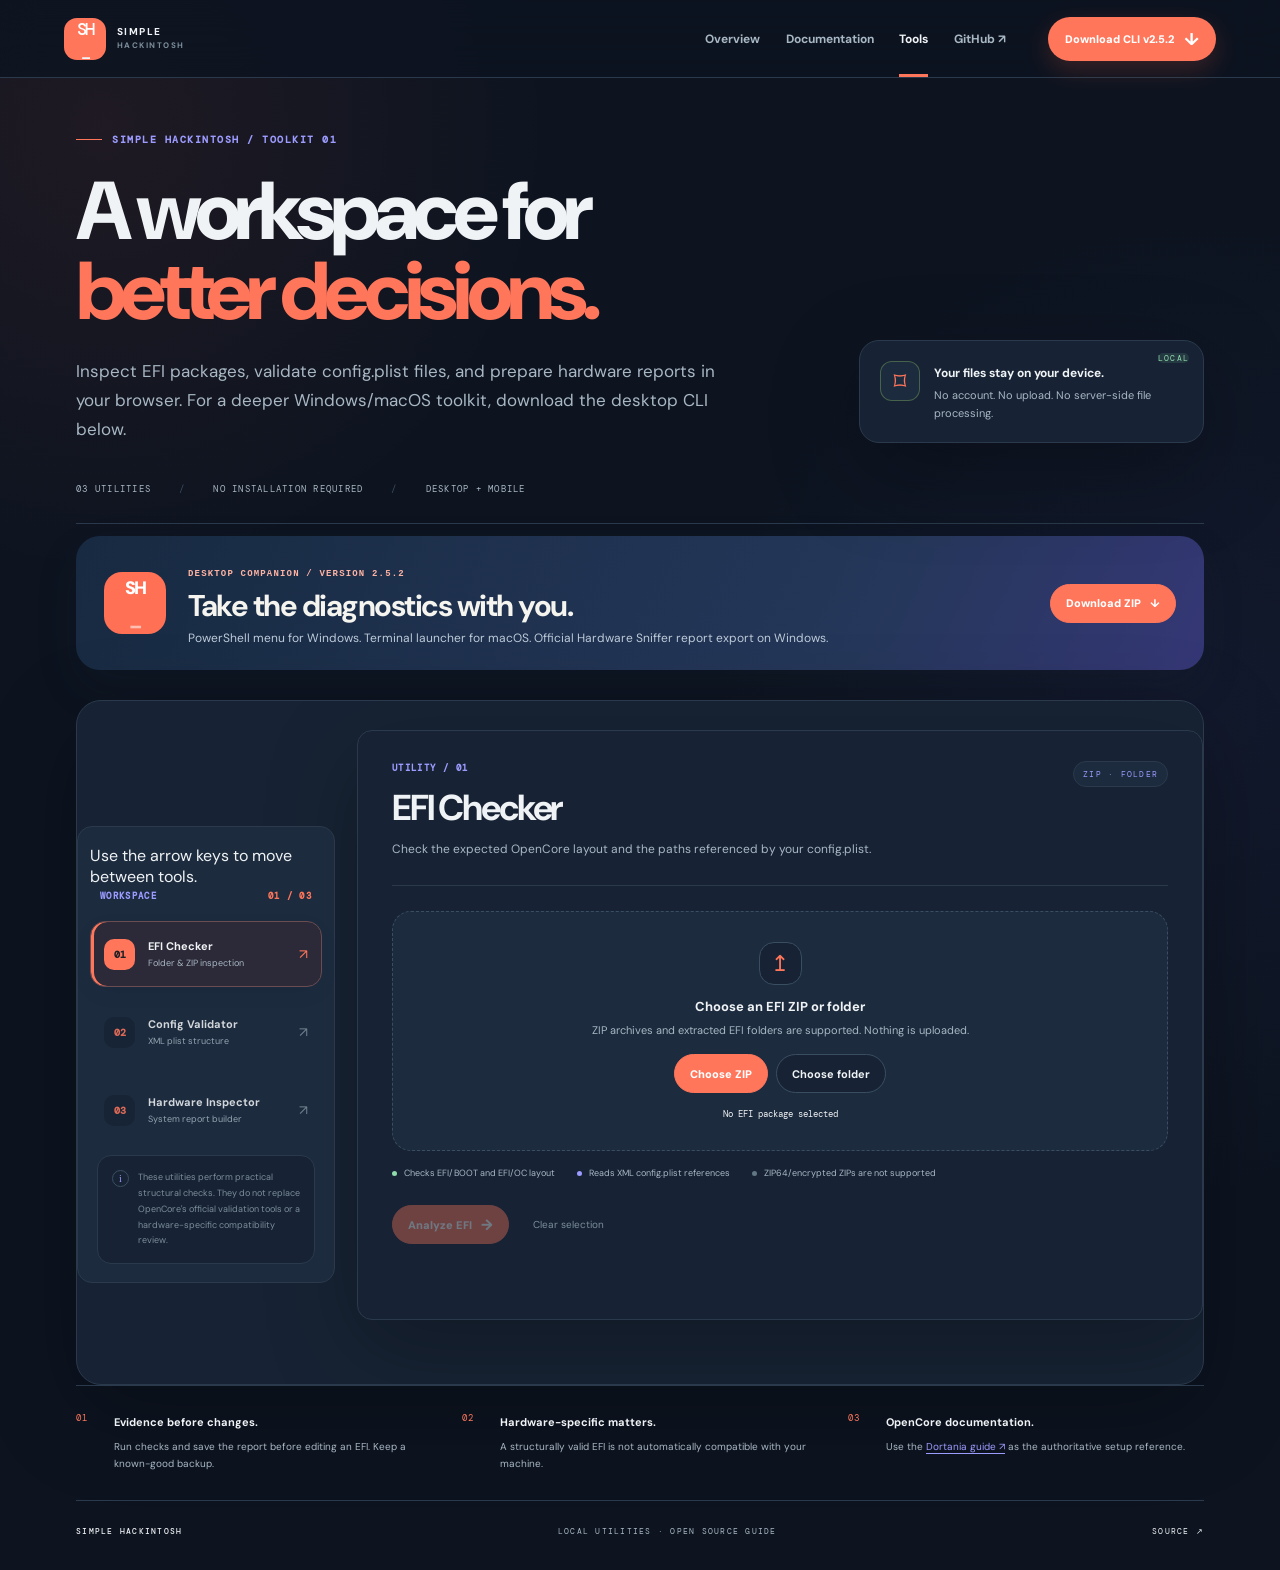
==== site/tools.html @ db225312 "Update v2.5.2 links and site tests in site/tools.html" ====
<!doctype html>
<html lang="en" data-theme="dark">
<head>
<meta charset="utf-8"><meta name="viewport" content="width=device-width,initial-scale=1">
<meta name="theme-color" content="#f4f1e9">
<meta name="description" content="Local Hackintosh workspace for EFI inspection, configuration checks, hardware reports, and the Simple Hackintosh cross-platform CLI.">
<title>Tools & Downloads — Simple Hackintosh</title>
<link rel="icon" href="favicon.svg" type="image/svg+xml"><link rel="stylesheet" href="tools.css"><script defer src="tools.js"></script>
</head>
<body>
<header class="topbar">
<a class="brand" href="index.html"><span class="brand-mark">SH<span>_</span></span><span class="brand-name">SIMPLE<span>HACKINTOSH</span></span></a>
<nav class="top-links" id="tools-top-links" aria-label="Main navigation"><a href="index.html">Overview</a><a href="index.html#guide">Documentation</a><a class="active" href="tools.html" aria-current="page">Tools</a><a href="https://github.com/kiwewe09-aa/Simple-Hackintosh" target="_blank" rel="noopener noreferrer">GitHub ↗</a></nav>
<button class="tools-menu-toggle" id="tools-menu-toggle" type="button" aria-controls="tools-top-links" aria-expanded="false"><span>Menu</span><span aria-hidden="true">☰</span></button>
<a class="header-download" href="https://github.com/kiwewe09-aa/Simple-Hackintosh/releases/download/v2.5.2/Simple-Hackintosh-CLI-v2.5.2.zip">Download CLI v2.5.2 <span>↓</span></a>
</header>
<main class="page">
<section class="intro">
<div class="eyebrow"><span class="eyebrow-line"></span> SIMPLE HACKINTOSH / TOOLKIT 01</div>
<div class="intro-grid"><div><h1>A workspace for<br><em>better decisions.</em></h1><p class="intro-copy">Inspect EFI packages, validate config.plist files, and prepare hardware reports in your browser. For a deeper Windows/macOS toolkit, download the desktop CLI below.</p></div>
<div class="privacy-card"><div class="privacy-icon">⌑</div><div><strong>Your files stay on your device.</strong><p>No account. No upload. No server-side file processing.</p></div><span class="privacy-lock">LOCAL</span></div></div>
<div class="intro-meta"><span>03 UTILITIES</span><span>NO INSTALLATION REQUIRED</span><span>DESKTOP + MOBILE</span></div>
</section>
<section class="tool-download-banner" aria-label="Simple Hackintosh CLI download">
  <div class="tool-download-icon">SH<span>_</span></div>
  <div><span class="download-kicker">DESKTOP COMPANION / VERSION 2.5.2</span><h2>Take the diagnostics with you.</h2><p>PowerShell menu for Windows. Terminal launcher for macOS. Official Hardware Sniffer report export on Windows.</p></div>
  <a class="action-button primary" href="https://github.com/kiwewe09-aa/Simple-Hackintosh/releases/download/v2.5.2/Simple-Hackintosh-CLI-v2.5.2.zip">Download ZIP <span>↓</span></a>
</section>
<section class="workbench" aria-label="Tools workspace">
<aside class="tool-rail"><div class="sr-only" id="tools-tab-instructions">Use the arrow keys to move between tools.</div>
<div class="rail-heading" id="tools-tab-label">WORKSPACE <span>01 / 03</span></div>
<div class="tool-tab-list" role="tablist" aria-labelledby="tools-tab-label" aria-describedby="tools-tab-instructions">
<button class="tool-tab active" id="tool-tab-efi" type="button" role="tab" aria-controls="tool-efi" aria-selected="true" tabindex="0" data-tool-target="efi"><span class="tool-icon">01</span><span class="tool-tab-copy"><strong>EFI Checker</strong><small>Folder & ZIP inspection</small></span><span class="tab-arrow">↗</span></button>
<button class="tool-tab" id="tool-tab-config" type="button" role="tab" aria-controls="tool-config" aria-selected="false" tabindex="-1" data-tool-target="config"><span class="tool-icon">02</span><span class="tool-tab-copy"><strong>Config Validator</strong><small>XML plist structure</small></span><span class="tab-arrow">↗</span></button>
<button class="tool-tab" id="tool-tab-hardware" type="button" role="tab" aria-controls="tool-hardware" aria-selected="false" tabindex="-1" data-tool-target="hardware"><span class="tool-icon">03</span><span class="tool-tab-copy"><strong>Hardware Inspector</strong><small>System report builder</small></span><span class="tab-arrow">↗</span></button>
</div>
<div class="rail-note"><span class="rail-note-mark">i</span><p>These utilities perform practical structural checks. They do not replace OpenCore's official validation tools or a hardware-specific compatibility review.</p></div>
</aside>
<div class="tool-stage">
<section class="tool-panel active" id="tool-efi" role="tabpanel" aria-labelledby="tool-tab-efi" tabindex="0" data-tool-panel="efi">
<div class="panel-heading"><div><div class="panel-kicker">UTILITY / 01</div><h2>EFI Checker</h2><p>Check the expected OpenCore layout and the paths referenced by your config.plist.</p></div><span class="panel-tag">ZIP · FOLDER</span></div>
<div class="dropzone" id="efi-dropzone"><div class="drop-icon">↥</div><strong>Choose an EFI ZIP or folder</strong><p>ZIP archives and extracted EFI folders are supported. Nothing is uploaded.</p>
<div class="file-actions"><label class="action-button primary">Choose ZIP<input id="efi-zip" type="file" accept=".zip,application/zip"></label><label class="action-button secondary">Choose folder<input id="efi-folder" type="file" webkitdirectory directory multiple></label></div>
<div class="selected-file" id="efi-selection">No EFI package selected</div></div>
<div class="panel-options"><span><i class="tiny-dot green"></i> Checks EFI/BOOT and EFI/OC layout</span><span><i class="tiny-dot blue"></i> Reads XML config.plist references</span><span><i class="tiny-dot"></i> ZIP64/encrypted ZIPs are not supported</span></div>
<div class="panel-actions"><button class="action-button primary run-button" id="efi-run" type="button" disabled>Analyze EFI <span>→</span></button><button class="text-button" id="efi-reset" type="button">Clear selection</button></div>
<div class="results" id="efi-results" aria-live="polite" hidden></div>
</section>
<section class="tool-panel" id="tool-config" role="tabpanel" aria-labelledby="tool-tab-config" tabindex="0" data-tool-panel="config" hidden>
<div class="panel-heading"><div><div class="panel-kicker">UTILITY / 02</div><h2>Config Validator</h2><p>Inspect an XML config.plist for common OpenCore structure and reference issues.</p></div><span class="panel-tag">XML PLIST</span></div>
<div class="upload-row"><label class="file-picker">Select config.plist<input id="config-file" type="file" accept=".plist,.xml,application/xml,text/xml"></label><span id="config-selection">No file selected</span></div>
<div class="or-divider"><span>OR PASTE XML</span></div>
<textarea class="code-input" id="config-text" spellcheck="false" placeholder="<?xml version=&quot;1.0&quot;?>&#10;&lt;plist version=&quot;1.0&quot;&gt;&#10;  ...&#10;&lt;/plist&gt;"></textarea>
<div class="hint">This checker accepts XML plist files. Binary plist files must be exported or converted to XML first.</div>
<div class="panel-actions"><button class="action-button primary run-button" id="config-run" type="button">Validate configuration <span>→</span></button><button class="text-button" id="config-reset" type="button">Clear</button></div>
<div class="results" id="config-results" aria-live="polite" hidden></div>
</section>
<section class="tool-panel" id="tool-hardware" role="tabpanel" aria-labelledby="tool-tab-hardware" tabindex="0" data-tool-panel="hardware" hidden>
<div class="panel-heading"><div><div class="panel-kicker">UTILITY / 03</div><h2>Hardware Inspector</h2><p>Collect component names and PCI IDs into a shareable report for compatibility research.</p></div><span class="panel-tag">REPORT BUILDER</span></div>
<div class="hardware-grid">
<label>CPU <input id="hw-cpu" type="text" placeholder="e.g. Intel Core i5-10210U"></label>
<label>GPU <input id="hw-gpu" type="text" placeholder="e.g. Intel UHD Graphics 630"></label>
<label>Motherboard / Model <input id="hw-board" type="text" placeholder="Exact system or board model"></label>
<label>Wi-Fi / Bluetooth <input id="hw-wireless" type="text" placeholder="e.g. Intel AX200"></label>
<label>Storage <input id="hw-storage" type="text" placeholder="NVMe / SATA model"></label>
<label>Ethernet / Audio <input id="hw-other" type="text" placeholder="Controller names if known"></label></div>
<label class="report-label" for="hw-raw">Paste a system report (optional)</label>
<textarea class="code-input report-input" id="hw-raw" spellcheck="false" placeholder="Windows: paste a text report exported with msinfo32 /report ...&#10;Linux: paste output from lspci -nn or inxi -Fxxx ..."></textarea>
<div class="hint">The browser cannot silently enumerate PCI devices. Add the details manually or paste a report you generated yourself.</div>
<div class="panel-actions"><button class="action-button primary run-button" id="hardware-run" type="button">Build hardware report <span>→</span></button><button class="text-button" id="hardware-reset" type="button">Clear</button></div>
<div class="results" id="hardware-results" aria-live="polite" hidden></div>
</section>
</div></section>
<section class="bottom-note"><div><span class="bottom-number">01</span><strong>Evidence before changes.</strong><p>Run checks and save the report before editing an EFI. Keep a known-good backup.</p></div><div><span class="bottom-number">02</span><strong>Hardware-specific matters.</strong><p>A structurally valid EFI is not automatically compatible with your machine.</p></div><div><span class="bottom-number">03</span><strong>OpenCore documentation.</strong><p>Use the <a href="https://dortania.github.io/OpenCore-Install-Guide/" target="_blank" rel="noopener noreferrer">Dortania guide ↗</a> as the authoritative setup reference.</p></div></section>
<footer class="footer"><a class="footer-brand" href="index.html">SIMPLE HACKINTOSH</a><span>LOCAL UTILITIES · OPEN SOURCE GUIDE</span><a href="https://github.com/kiwewe09-aa/Simple-Hackintosh" target="_blank" rel="noopener noreferrer">SOURCE ↗</a></footer>
</main><div class="toast" id="toast" role="status" aria-live="polite"></div>
</body></html>
---- site/tools.css ----
@import url('https://fonts.googleapis.com/css2?family=DM+Mono:wght@400;500&family=DM+Sans:wght@400;500;600;700;800&display=swap');
:root{color-scheme:dark;--bg:#0b0f14;--panel:#111821;--panel-2:#151f2a;--text:#eef4f6;--muted:#9aaab5;--soft:#667782;--line:#263540;--line2:#344653;--accent:#b8f36b;--accent-ink:#15200b;--blue:#7cc9ee;--red:#ff8d87;--yellow:#f4c56b;--green:#9ee7ae;--shadow:0 24px 80px rgba(0,0,0,.28)}
*{box-sizing:border-box}html{scroll-behavior:smooth}body{margin:0;background:radial-gradient(ellipse at 76% 0%,rgba(53,94,94,.13),transparent 34%),var(--bg);color:var(--text);font-family:"DM Sans",Inter,system-ui,-apple-system,sans-serif;min-height:100vh}a{color:inherit;text-decoration:none}button,input,textarea{font:inherit}.topbar{height:76px;border-bottom:1px solid var(--line);display:flex;align-items:center;padding:0 max(32px,calc((100vw - 1320px)/2));gap:42px;background:rgba(11,15,20,.88);position:sticky;top:0;z-index:10;backdrop-filter:blur(18px)}.brand{display:flex;align-items:center;gap:11px;flex-shrink:0}.brand-mark{font-family:"DM Mono",monospace;font-size:19px;font-weight:500;letter-spacing:-2px;color:var(--accent)}.brand-mark span{color:var(--text)}.brand-name{font-size:10px;letter-spacing:1.5px;font-weight:800;line-height:1.45}.brand-name span{display:block;color:var(--soft);font-size:8px;letter-spacing:2.3px}.top-links{display:flex;align-items:center;gap:29px;height:100%;margin-left:auto}.top-links a{height:100%;display:flex;align-items:center;position:relative;color:var(--muted);font-size:12px}.top-links a:hover,.top-links a.active{color:var(--text)}.top-links a.active:after{content:"";height:2px;background:var(--accent);position:absolute;bottom:0;left:0;right:0}.top-status{font:9px "DM Mono",monospace;letter-spacing:1px;color:var(--soft);display:flex;align-items:center;gap:8px;white-space:nowrap}.status-dot,.tiny-dot{display:inline-block;width:6px;height:6px;border-radius:50%;background:var(--green)}.page{max-width:1320px;margin:0 auto;padding:0 44px}.intro{padding:76px 0 33px;border-bottom:1px solid var(--line)}.eyebrow,.panel-kicker,.rail-heading,.intro-meta,.panel-tag,.bottom-number,.footer,.privacy-lock{font:10px "DM Mono",monospace;letter-spacing:1.25px}.eyebrow{display:flex;align-items:center;gap:10px;color:var(--accent)}.eyebrow-line{width:26px;height:1px;background:var(--accent)}.intro-grid{display:grid;grid-template-columns:1fr 345px;gap:70px;align-items:end;margin-top:25px}.intro h1{font-size:clamp(48px,6.3vw,82px);letter-spacing:-5px;line-height:.99;margin:0;font-weight:700}.intro h1 em{font-style:normal;color:var(--accent)}.intro-copy{color:var(--muted);font-size:14px;line-height:1.9;max-width:580px;margin:25px 0 0}.privacy-card{border:1px solid var(--line);background:linear-gradient(145deg,rgba(184,243,107,.07),rgba(17,24,33,.9) 60%);border-radius:13px;padding:20px;display:grid;grid-template-columns:42px 1fr;gap:12px;position:relative}.privacy-icon{height:40px;width:40px;border:1px solid rgba(184,243,107,.28);border-radius:10px;display:grid;place-items:center;color:var(--accent);font-size:25px}.privacy-card strong{font-size:12px}.privacy-card p{font-size:11px;color:var(--muted);line-height:1.6;margin:5px 0 0}.privacy-lock{position:absolute;top:12px;right:14px;color:var(--accent);font-size:8px}.intro-meta{display:flex;gap:28px;color:var(--soft);font-size:9px;margin-top:40px}.intro-meta span+span:before{content:"/";color:var(--line2);margin-right:28px}.workbench{display:grid;grid-template-columns:258px minmax(0,1fr);gap:22px;padding:29px 0 64px;align-items:start}.tool-rail,.tool-stage{border:1px solid var(--line);border-radius:15px;background:rgba(17,24,33,.78)}.tool-rail{padding:18px 12px;position:sticky;top:96px}.rail-heading{padding:3px 10px 17px;color:var(--soft);font-size:9px;display:flex;justify-content:space-between}.rail-heading span{color:var(--accent)}.tool-tab{display:flex;align-items:center;gap:11px;width:100%;background:transparent;color:var(--muted);border:1px solid transparent;text-align:left;padding:12px 10px;border-radius:9px;cursor:pointer;margin:2px 0;transition:.18s}.tool-tab:hover{background:var(--panel-2);color:var(--text)}.tool-tab.active{background:rgba(184,243,107,.08);border-color:rgba(184,243,107,.2);color:var(--text)}.tool-icon{height:31px;width:31px;display:grid;place-items:center;border-radius:8px;background:var(--panel-2);font:10px "DM Mono",monospace;color:var(--soft);flex-shrink:0}.tool-tab.active .tool-icon{background:var(--accent);color:var(--accent-ink)}.tool-tab-copy{display:flex;flex-direction:column;gap:4px;min-width:0}.tool-tab-copy strong{font-size:11px;font-weight:700}.tool-tab-copy small{font-size:9px;color:var(--soft)}.tab-arrow{margin-left:auto;color:var(--soft);font-size:14px}.tool-tab.active .tab-arrow{color:var(--accent)}.rail-note{border-top:1px solid var(--line);margin:21px 7px 0;padding:16px 4px 2px;display:flex;gap:9px}.rail-note-mark{height:17px;width:17px;border:1px solid var(--line2);border-radius:50%;display:grid;place-items:center;font:10px Georgia;color:var(--blue);flex-shrink:0}.rail-note p{font-size:9px;line-height:1.75;color:var(--soft);margin:0}.tool-stage{min-height:590px;padding:30px 34px 34px;box-shadow:var(--shadow)}.tool-panel[hidden]{display:none}.panel-heading{display:flex;justify-content:space-between;align-items:flex-start;gap:20px;padding-bottom:25px;border-bottom:1px solid var(--line)}.panel-kicker{font-size:9px;color:var(--accent);margin:1px 0 10px}.panel-heading h2{font-size:31px;letter-spacing:-1.1px;margin:0}.panel-heading p{color:var(--muted);font-size:12px;line-height:1.75;margin:8px 0 0;max-width:560px}.panel-tag{white-space:nowrap;font-size:8px;color:var(--blue);border:1px solid rgba(124,201,238,.25);padding:7px 9px;border-radius:5px}.dropzone{margin-top:25px;border:1px dashed #405260;border-radius:12px;min-height:240px;display:flex;align-items:center;justify-content:center;flex-direction:column;text-align:center;padding:28px;background:radial-gradient(ellipse at 50% 0%,rgba(124,201,238,.065),transparent 66%),rgba(10,15,20,.35);transition:.18s}.dropzone.dragover{border-color:var(--accent);background:rgba(184,243,107,.07)}.drop-icon{height:43px;width:43px;border:1px solid var(--line2);border-radius:12px;display:grid;place-items:center;color:var(--accent);font-size:22px;margin-bottom:13px}.dropzone strong{font-size:13px}.dropzone p{font-size:11px;color:var(--muted);margin:8px 0 17px}.file-actions{display:flex;gap:8px}.action-button,.file-picker{display:inline-flex;align-items:center;justify-content:center;gap:9px;min-height:39px;padding:0 15px;border:1px solid transparent;border-radius:7px;font-size:11px;font-weight:700;cursor:pointer;transition:.18s}.action-button.primary{background:var(--accent);color:var(--accent-ink)}.action-button.primary:hover{background:#cbff8b;transform:translateY(-1px)}.action-button.secondary,.file-picker{background:var(--panel-2);border-color:var(--line2);color:var(--text)}.action-button.secondary:hover,.file-picker:hover{border-color:var(--blue)}.action-button input,.file-picker input{display:none}.selected-file{color:var(--soft);font:9px "DM Mono",monospace;margin-top:15px;max-width:100%;overflow-wrap:anywhere}.panel-options{display:flex;flex-wrap:wrap;gap:10px 22px;margin-top:16px;color:var(--soft);font-size:9px}.panel-options span{display:flex;align-items:center;gap:7px}.tiny-dot{width:5px;height:5px;background:#617784}.tiny-dot.green{background:var(--green)}.tiny-dot.blue{background:var(--blue)}.panel-actions{display:flex;align-items:center;gap:16px;margin-top:26px}.run-button:disabled{opacity:.38;cursor:not-allowed;transform:none}.run-button span{font-size:15px}.text-button{background:none;border:0;color:var(--soft);font-size:10px;cursor:pointer;padding:8px}.text-button:hover{color:var(--text)}.results{margin-top:27px;border-top:1px solid var(--line);padding-top:22px}.results[hidden]{display:none}.result-head{display:flex;justify-content:space-between;align-items:center;gap:12px;margin-bottom:15px}.result-head h3{font-size:14px;margin:0}.result-summary{font:9px "DM Mono",monospace;color:var(--soft)}.score-pill{padding:6px 9px;border-radius:20px;font:9px "DM Mono",monospace;background:rgba(158,231,174,.1);color:var(--green)}.score-pill.warn{background:rgba(244,197,107,.1);color:var(--yellow)}.score-pill.bad{background:rgba(255,141,135,.1);color:var(--red)}.check-list{display:grid;gap:7px}.check-item{display:grid;grid-template-columns:20px 1fr;gap:8px;padding:10px 12px;border:1px solid var(--line);border-radius:8px;background:rgba(10,15,20,.26)}.check-symbol{font:12px "DM Mono",monospace}.check-item.ok .check-symbol{color:var(--green)}.check-item.warn .check-symbol{color:var(--yellow)}.check-item.fail .check-symbol{color:var(--red)}.check-item strong{font-size:10px;display:block;margin:0 0 3px}.check-item p{font-size:10px;line-height:1.65;color:var(--muted);margin:0;overflow-wrap:anywhere}.result-foot{font-size:9px;color:var(--soft);line-height:1.7;margin-top:13px}.upload-row{display:flex;align-items:center;gap:13px;margin-top:23px}.upload-row>span{font:9px "DM Mono",monospace;color:var(--soft);overflow-wrap:anywhere}.or-divider{display:flex;align-items:center;gap:12px;margin:25px 0 12px;color:var(--soft);font:8px "DM Mono",monospace;letter-spacing:1px}.or-divider:before,.or-divider:after{content:"";height:1px;background:var(--line);flex:1}.code-input{width:100%;min-height:205px;resize:vertical;border:1px solid var(--line2);border-radius:9px;background:#090e13;color:#d7e4e9;padding:14px;font:11px/1.65 "DM Mono",monospace;outline:none}.code-input:focus,.hardware-grid input:focus{border-color:var(--blue);box-shadow:0 0 0 3px rgba(124,201,238,.08)}.hint{font-size:9px;color:var(--soft);line-height:1.7;margin-top:9px}.hardware-grid{display:grid;grid-template-columns:1fr 1fr;gap:14px 16px;margin-top:23px}.hardware-grid label{display:grid;gap:7px;font-size:10px;color:var(--muted)}.hardware-grid input{height:39px;width:100%;border:1px solid var(--line2);border-radius:7px;background:#0b1118;color:var(--text);padding:0 11px;font-size:10px;outline:none}.report-label{display:block;font-size:10px;color:var(--muted);margin:18px 0 8px}.report-input{min-height:150px}.report-actions{display:flex;gap:9px;flex-wrap:wrap;margin-top:14px}.download-button{background:var(--panel-2);border:1px solid var(--line2);color:var(--text);border-radius:7px;padding:8px 12px;font-size:10px;cursor:pointer}.download-button:hover{border-color:var(--accent)}.report-preview{white-space:pre-wrap;overflow-wrap:anywhere;background:#090e13;border:1px solid var(--line);border-radius:8px;padding:15px;color:#d7e4e9;font:10px/1.7 "DM Mono",monospace;max-height:320px;overflow:auto}.bottom-note{border-top:1px solid var(--line);border-bottom:1px solid var(--line);padding:24px 0 28px;display:grid;grid-template-columns:repeat(3,1fr);gap:30px}.bottom-note>div{position:relative;padding-left:38px}.bottom-number{position:absolute;left:0;top:2px;color:var(--accent);font-size:9px}.bottom-note strong{font-size:11px}.bottom-note p{font-size:10px;line-height:1.7;color:var(--muted);margin:7px 0 0}.bottom-note a{color:var(--blue);text-decoration:underline;text-underline-offset:3px}.footer{display:flex;justify-content:space-between;gap:18px;padding:25px 0 34px;color:var(--soft);font-size:8px}.footer a:hover{color:var(--text)}.footer-brand{color:var(--text);font-weight:500}.toast{position:fixed;right:22px;bottom:22px;padding:11px 15px;background:var(--panel-2);border:1px solid var(--line2);border-radius:8px;color:var(--text);font-size:11px;box-shadow:var(--shadow);opacity:0;transform:translateY(8px);pointer-events:none;transition:.2s;z-index:30}.toast.show{opacity:1;transform:none}
@media(max-width:900px){.topbar{padding:0 22px;gap:20px}.top-status{display:none}.page{padding:0 24px}.intro-grid{grid-template-columns:1fr 290px;gap:30px}.workbench{grid-template-columns:210px minmax(0,1fr);gap:14px}.tool-stage{padding:25px 22px}.tool-tab{gap:8px;padding:10px 7px}.tool-tab-copy small{font-size:8px}}
@media(max-width:700px){.topbar{height:auto;min-height:66px;padding:12px 18px;flex-wrap:wrap}.top-links{order:3;width:100%;height:32px;margin:0;justify-content:space-between;gap:10px}.top-links a{font-size:10px}.brand{margin-right:auto}.page{padding:0 17px}.intro{padding-top:52px}.intro-grid{grid-template-columns:1fr;gap:25px;margin-top:20px}.intro h1{font-size:clamp(49px,13vw,72px);letter-spacing:-3px}.intro-copy{margin-top:17px;font-size:12px}.privacy-card{max-width:420px}.intro-meta{gap:10px;flex-wrap:wrap;font-size:8px;margin-top:25px}.intro-meta span+span:before{margin-right:10px}.workbench{grid-template-columns:1fr;padding-top:18px;gap:12px}.tool-rail{position:static;padding:12px}.rail-heading{padding:4px 7px 10px}.tool-tab{display:inline-flex;width:calc(33.333% - 5px);vertical-align:top;flex-direction:column;align-items:flex-start;gap:6px;padding:9px 7px;min-height:88px}.tool-icon{height:25px;width:27px}.tool-tab-copy strong{font-size:9px;line-height:1.3}.tool-tab-copy small{font-size:8px;line-height:1.3}.tab-arrow{display:none}.rail-note{margin-top:10px;padding-top:11px}.rail-note p{font-size:8px}.tool-stage{min-height:0;padding:21px 15px 24px}.panel-heading h2{font-size:26px}.panel-heading p{font-size:10px}.panel-tag{font-size:7px;padding:6px}.dropzone{padding:22px 12px;min-height:225px}.file-actions{flex-wrap:wrap;justify-content:center}.panel-options{display:grid;gap:8px}.hardware-grid{grid-template-columns:1fr;gap:11px}.bottom-note{grid-template-columns:1fr;gap:20px;padding:21px 0}.footer{flex-wrap:wrap}.upload-row{align-items:flex-start;flex-direction:column;gap:8px}.panel-actions{flex-wrap:wrap}.result-head{align-items:flex-start;flex-direction:column}}
@media(prefers-reduced-motion:reduce){*,*:before,*:after{scroll-behavior:auto!important;transition:none!important;animation:none!important}}
/* ── 2026 tools workspace visual identity ─────────────────────────────── */
:root {
  color-scheme:light;--bg:#f4f1e9;--panel:#fffefa;--panel-2:#f3eee5;--text:#172434;
  --muted:#596a7a;--soft:#89929b;--line:#dedbd2;--line2:#c9c6bc;
  --accent:#f05b43;--accent-ink:#fffaf4;--blue:#5a5bd6;--red:#c64c42;
  --yellow:#dda83f;--green:#2f8c63;--shadow:0 24px 70px rgba(32,42,53,.10);
}
:root[data-theme="dark"] {
  color-scheme:dark;--bg:#0d1420;--panel:#172334;--panel-2:#1c2b3e;--text:#f0f3f5;
  --muted:#a8b7c4;--soft:#7b8d9a;--line:#2a3a4c;--line2:#3a4e62;
  --accent:#ff765b;--accent-ink:#1a1e25;--blue:#9c9bff;--red:#ff897e;
  --yellow:#e5b955;--green:#8fdbab;--shadow:0 28px 90px rgba(0,0,0,.28);
}
body {
  background:radial-gradient(circle at 8% 8%,rgba(240,91,67,.08),transparent 28rem),
    radial-gradient(circle at 94% 45%,rgba(90,91,214,.07),transparent 31rem),var(--bg);
  color:var(--text);
}
.topbar { height:78px;padding-inline:clamp(18px,5vw,76px);background:color-mix(in srgb,var(--bg) 88%,transparent);border-color:var(--line); }
.brand-mark { display:grid;place-items:center;width:42px;height:42px;border-radius:13px;background:var(--accent);color:white;font-size:17px;letter-spacing:-2px; }
.brand-name { letter-spacing:.14em; }
.brand-name span { letter-spacing:.18em; }
.top-links { gap:clamp(12px,2vw,27px); }
.top-links a { font-weight:700; }
.top-links a.active:after { height:3px;background:var(--accent); }
.header-download {
  display:inline-flex;align-items:center;gap:10px;padding:11px 17px;border-radius:999px;
  background:var(--accent);color:#fff;font-size:11px;font-weight:850;box-shadow:0 9px 24px rgba(240,91,67,.2);
}
.header-download span { font-size:17px; }
.page { width:min(1320px,calc(100% - 64px)); }
.intro { padding:55px 0 28px; }
.eyebrow { color:var(--blue);font-weight:850;letter-spacing:.15em; }
.intro-grid { align-items:end;gap:35px; }
.intro h1 { font-size:clamp(48px,7vw,82px);line-height:.98;letter-spacing:-.075em;font-weight:850; }
.intro h1 em { color:var(--accent); }
.intro-copy { color:var(--muted);max-width:660px;font-size:17px;line-height:1.7; }
.privacy-card { border:1px solid var(--line);background:var(--panel);border-radius:20px;box-shadow:var(--shadow); }
.privacy-icon { background:var(--panel-2);color:var(--accent);border-radius:12px; }
.privacy-card strong { color:var(--text); }
.privacy-card p { color:var(--muted); }
.privacy-lock { color:var(--green);background:color-mix(in srgb,var(--green) 12%,var(--panel));border-radius:7px; }
.intro-meta { border-color:var(--line);color:var(--muted); }
.tool-download-banner {
  display:grid;grid-template-columns:auto minmax(0,1fr) auto;gap:22px;align-items:center;
  margin:12px 0 30px;padding:24px 28px;border-radius:24px;color:#f5f4ef;
  background:linear-gradient(115deg,#172a41,#25375a 70%,#353776);box-shadow:0 18px 42px rgba(25,39,59,.14);
}
.tool-download-icon { display:grid;place-items:center;width:62px;height:62px;border-radius:18px;color:#fff;background:#ff7055;font-size:18px;font-weight:900;letter-spacing:-.09em; }
.tool-download-icon span { opacity:.55; }
.tool-download-banner .download-kicker { color:#ffb3a2;font:850 9px ui-monospace,monospace;letter-spacing:.13em; }
.tool-download-banner h2 { margin:5px 0;font-size:clamp(21px,2.8vw,30px);letter-spacing:-.05em; }
.tool-download-banner p { margin:0;color:#bdcbd9;font-size:12px; }
.tool-download-banner .action-button { white-space:nowrap; }
.workbench { border:1px solid var(--line);border-radius:25px;overflow:hidden;background:var(--panel);box-shadow:var(--shadow); }
.tool-rail { background:var(--panel-2);border-color:var(--line); }
.rail-heading,.panel-kicker { color:var(--blue);letter-spacing:.15em;font-weight:850; }
.tool-tab { border-radius:15px;border-color:transparent;color:var(--text); }
.tool-tab.active { border-color:color-mix(in srgb,var(--accent) 30%,var(--line));background:color-mix(in srgb,var(--accent) 9%,var(--panel)); }
.tool-icon { display:grid;place-items:center;border-radius:10px;background:var(--panel);color:var(--accent);font-weight:850; }
.tool-tab-copy small { color:var(--muted); }
.rail-note { margin-top:10px;padding:14px;border:1px solid var(--line);background:var(--panel);border-radius:14px;color:var(--muted); }
.tool-stage { background:var(--panel); }
.panel-heading { border-color:var(--line); }
.panel-heading h2 { font-size:clamp(27px,3vw,36px);letter-spacing:-.06em; }
.panel-heading p { color:var(--muted);max-width:610px; }
.panel-tag { border-color:var(--line);background:var(--panel-2);color:var(--blue);border-radius:999px; }
.dropzone { border:1.5px dashed var(--line2);background:var(--panel-2);border-radius:19px; }
.dropzone:hover { border-color:var(--accent); }
.dropzone strong { color:var(--text); }
.dropzone p,.hint,.panel-options { color:var(--muted); }
.drop-icon { background:var(--panel);color:var(--accent);border-radius:15px; }
.action-button.primary { background:var(--accent);border-color:var(--accent);color:#fff;border-radius:999px;font-weight:850; }
.action-button.secondary,.file-picker { border-radius:999px;border-color:var(--line2);background:var(--panel);color:var(--text); }
.selected-file,.upload-row,.hardware-grid input,.code-input { background:var(--panel-2);border-color:var(--line);color:var(--text);border-radius:12px; }
.hardware-grid label,.report-label { color:var(--muted); }
.code-input { min-height:190px; }
.results { border-color:var(--line);background:var(--panel-2);border-radius:18px; }
.check-item { border-color:var(--line); }
.bottom-note>div { border-color:var(--line); }
.bottom-note strong { color:var(--text); }
.bottom-note p { color:var(--muted); }
.footer { border-color:var(--line);color:var(--muted); }
.footer a { color:var(--text); }
@media(max-width:850px) {
  .page { width:min(100% - 30px,700px); }
  .tool-download-banner { grid-template-columns:auto 1fr; }
  .tool-download-banner .action-button { grid-column:2;justify-self:start; }
  .header-download { padding:9px 12px;font-size:9px; }
}
@media(max-width:560px) {
  .topbar { padding-inline:14px;gap:10px; }
  .top-links { gap:10px; }
  .top-links a { font-size:9px; }
  .top-status { display:none; }
  .page { width:calc(100% - 24px); }
  .intro { padding-top:36px; }
  .intro h1 { font-size:47px; }
  .tool-download-banner { grid-template-columns:1fr;padding:20px; }
  .tool-download-banner .action-button { grid-column:auto; }
  .workbench { border-radius:18px; }
}

/* v2.5.2 tools usability and visual polish */
.topbar { position:sticky;top:0;z-index:100; }
.tools-menu-toggle {
  display:none;align-items:center;justify-content:center;gap:9px;min-height:40px;padding:0 13px;
  border:1px solid var(--line);border-radius:999px;background:var(--panel);color:var(--text);
  font-size:11px;font-weight:800;cursor:pointer;
}
.tools-menu-toggle:hover { border-color:var(--accent);color:var(--accent); }
.tools-menu-toggle:focus-visible,.header-download:focus-visible,.tool-tab:focus-visible,.action-button:focus-visible,.text-button:focus-visible {
  outline:3px solid color-mix(in srgb,var(--accent) 72%,white);outline-offset:3px;
}
.tool-tab-list { display:grid;gap:8px; }
.tool-tab {
  width:100%;min-height:66px;display:flex;align-items:center;gap:13px;padding:12px 13px;
  text-align:left;transition:background .18s ease,border-color .18s ease,transform .18s ease;
}
.tool-tab:hover { transform:translateX(2px);border-color:var(--line2); }
.tool-tab.active { box-shadow:inset 3px 0 0 var(--accent),0 7px 22px rgba(20,30,44,.045); }
.tool-tab[aria-selected="false"] { opacity:.86; }
.tool-tab:focus-visible { position:relative;z-index:2; }
.tool-tab-list + .rail-note { margin-top:10px; }
.tool-stage { min-width:0; }
.tool-panel[hidden] { display:none !important; }
.tool-panel:focus-visible { outline:2px solid var(--accent);outline-offset:4px; }
.dropzone { transition:border-color .2s ease,background .2s ease,transform .2s ease; }
.dropzone:hover { transform:translateY(-2px); }
.selected-file { overflow-wrap:anywhere; }
.results { scroll-margin-top:110px; }
.header-download { transition:transform .18s ease,box-shadow .18s ease; }
.header-download:hover { transform:translateY(-2px);box-shadow:0 13px 28px rgba(240,91,67,.22); }
@media(max-width:850px) {
  .topbar { display:flex;flex-wrap:nowrap;justify-content:space-between;gap:12px;padding-inline:clamp(14px,3vw,24px); }
  .top-links {
    display:none;position:absolute;top:calc(100% + 9px);right:18px;left:18px;z-index:110;
    height:auto;margin:0;padding:12px;flex-direction:column;align-items:stretch;gap:4px;
    border:1px solid var(--line);border-radius:18px;background:var(--panel);
    box-shadow:var(--shadow);backdrop-filter:blur(18px);
  }
  body.tools-nav-open .top-links { display:flex; }
  .top-links a { min-height:42px;padding:0 12px;border-radius:10px;font-size:12px; }
  .top-links a:hover { background:var(--panel-2); }
  .top-links a.active:after { display:none; }
  .tools-menu-toggle { display:inline-flex; }
  .header-download { margin-left:auto; }
}
@media(max-width:480px) {
  .brand-name { font-size:9px; }
  .header-download { padding:9px 11px;font-size:9px; }
  .tools-menu-toggle { min-height:38px;padding:0 10px;font-size:10px; }
  .tools-menu-toggle span:first-child { display:none; }
  .page { width:calc(100% - 24px); }
}
@media(prefers-reduced-motion:reduce) {
  .tool-tab,.dropzone,.header-download { transition:none !important; }
  .tool-tab:hover,.dropzone:hover,.header-download:hover { transform:none !important; }
}
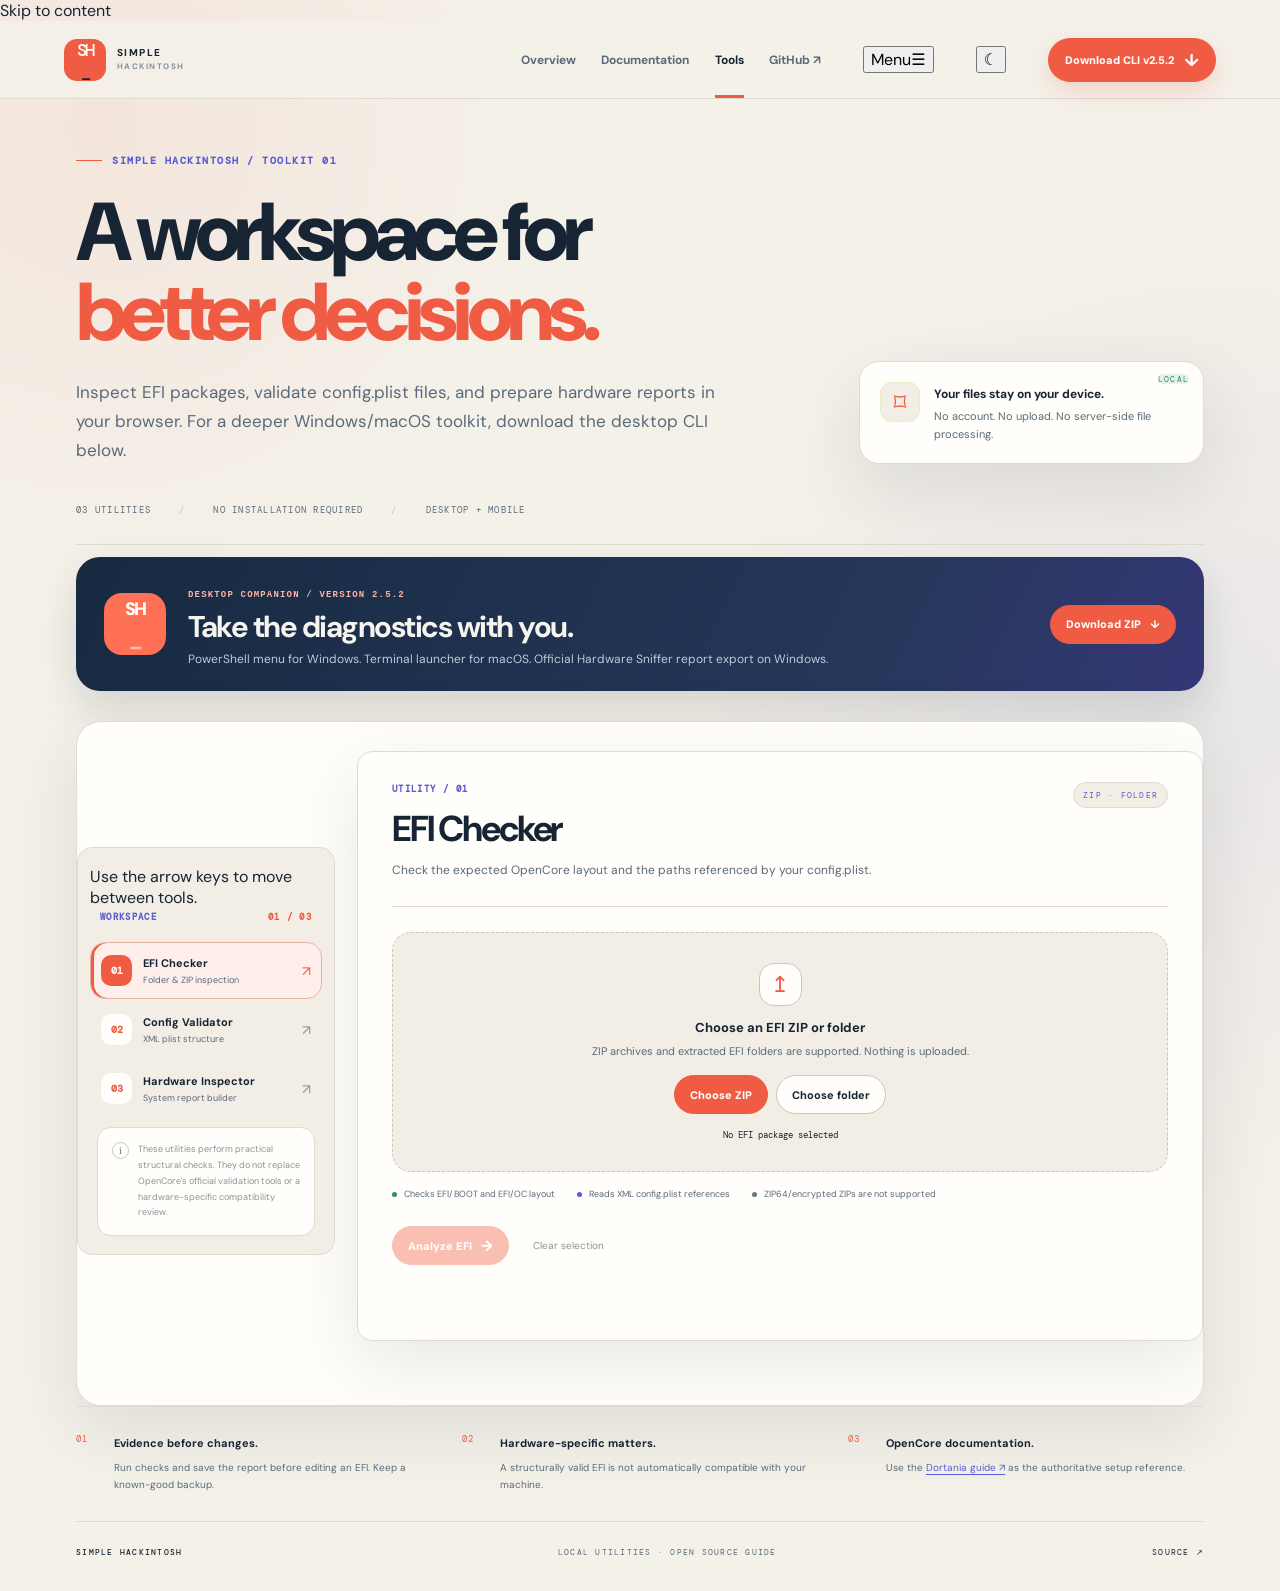
==== commit 8c53cc72: "Add shared theme persistence and skip link to Tools page" ====
--- a/site/tools.html
+++ b/site/tools.html
@@ -1,20 +1,30 @@
 <!doctype html>
-<html lang="en" data-theme="dark">
+<html lang="en">
 <head>
 <meta charset="utf-8"><meta name="viewport" content="width=device-width,initial-scale=1">
 <meta name="theme-color" content="#f4f1e9">
 <meta name="description" content="Local Hackintosh workspace for EFI inspection, configuration checks, hardware reports, and the Simple Hackintosh cross-platform CLI.">
 <title>Tools & Downloads — Simple Hackintosh</title>
-<link rel="icon" href="favicon.svg" type="image/svg+xml"><link rel="stylesheet" href="tools.css"><script defer src="tools.js"></script>
+<link rel="icon" href="favicon.svg" type="image/svg+xml">
+<script>
+  try {
+    const saved = localStorage.getItem("simple-hackintosh-theme");
+    const light = window.matchMedia && window.matchMedia("(prefers-color-scheme: light)").matches;
+    document.documentElement.dataset.theme = saved === "light" || saved === "dark" ? saved : (light ? "light" : "dark");
+  } catch (error) { document.documentElement.dataset.theme = "dark"; }
+</script>
+<link rel="stylesheet" href="tools.css"><script defer src="tools.js"></script>
 </head>
 <body>
+<a class="tools-skip-link" href="#main-content">Skip to content</a>
 <header class="topbar">
 <a class="brand" href="index.html"><span class="brand-mark">SH<span>_</span></span><span class="brand-name">SIMPLE<span>HACKINTOSH</span></span></a>
 <nav class="top-links" id="tools-top-links" aria-label="Main navigation"><a href="index.html">Overview</a><a href="index.html#guide">Documentation</a><a class="active" href="tools.html" aria-current="page">Tools</a><a href="https://github.com/kiwewe09-aa/Simple-Hackintosh" target="_blank" rel="noopener noreferrer">GitHub ↗</a></nav>
 <button class="tools-menu-toggle" id="tools-menu-toggle" type="button" aria-controls="tools-top-links" aria-expanded="false"><span>Menu</span><span aria-hidden="true">☰</span></button>
+<button class="tools-theme-toggle" id="tools-theme-toggle" type="button" aria-label="Switch theme" title="Switch theme">◐</button>
 <a class="header-download" href="https://github.com/kiwewe09-aa/Simple-Hackintosh/releases/download/v2.5.2/Simple-Hackintosh-CLI-v2.5.2.zip">Download CLI v2.5.2 <span>↓</span></a>
 </header>
-<main class="page">
+<main class="page" id="main-content">
 <section class="intro">
 <div class="eyebrow"><span class="eyebrow-line"></span> SIMPLE HACKINTOSH / TOOLKIT 01</div>
 <div class="intro-grid"><div><h1>A workspace for<br><em>better decisions.</em></h1><p class="intro-copy">Inspect EFI packages, validate config.plist files, and prepare hardware reports in your browser. For a deeper Windows/macOS toolkit, download the desktop CLI below.</p></div>
--- a/site/tools.css
+++ b/site/tools.css
@@ -107,59 +107,61 @@
   .workbench { border-radius:18px; }
 }
 
-/* v2.5.2 tools usability and visual polish */
-.topbar { position:sticky;top:0;z-index:100; }
-.tools-menu-toggle {
-  display:none;align-items:center;justify-content:center;gap:9px;min-height:40px;padding:0 13px;
-  border:1px solid var(--line);border-radius:999px;background:var(--panel);color:var(--text);
-  font-size:11px;font-weight:800;cursor:pointer;
+
+/* v2.5.2 usability and responsive polish */
+.tools-theme-button {
+  display:grid;place-items:center;width:38px;height:38px;flex:0 0 38px;
+  border:1px solid var(--line2);border-radius:12px;background:var(--panel);
+  color:var(--text);font-size:17px;cursor:pointer;transition:background .18s ease,border-color .18s ease,transform .18s ease;
 }
-.tools-menu-toggle:hover { border-color:var(--accent);color:var(--accent); }
-.tools-menu-toggle:focus-visible,.header-download:focus-visible,.tool-tab:focus-visible,.action-button:focus-visible,.text-button:focus-visible {
-  outline:3px solid color-mix(in srgb,var(--accent) 72%,white);outline-offset:3px;
-}
-.tool-tab-list { display:grid;gap:8px; }
-.tool-tab {
-  width:100%;min-height:66px;display:flex;align-items:center;gap:13px;padding:12px 13px;
-  text-align:left;transition:background .18s ease,border-color .18s ease,transform .18s ease;
-}
-.tool-tab:hover { transform:translateX(2px);border-color:var(--line2); }
-.tool-tab.active { box-shadow:inset 3px 0 0 var(--accent),0 7px 22px rgba(20,30,44,.045); }
-.tool-tab[aria-selected="false"] { opacity:.86; }
-.tool-tab:focus-visible { position:relative;z-index:2; }
-.tool-tab-list + .rail-note { margin-top:10px; }
+.tools-theme-button:hover { border-color:var(--accent);background:var(--panel-2);transform:translateY(-1px); }
+.tools-theme-button:focus-visible,.tool-tab:focus-visible { outline:3px solid var(--blue);outline-offset:3px; }
+.tool-tablist { display:grid;gap:7px; }
+.tool-tab[aria-selected="true"] { box-shadow:inset 3px 0 0 var(--accent); }
+.tool-panel[hidden] { display:none !important; }
+.tool-panel[role="tabpanel"]:focus { outline:none; }
 .tool-stage { min-width:0; }
-.tool-panel[hidden] { display:none !important; }
-.tool-panel:focus-visible { outline:2px solid var(--accent);outline-offset:4px; }
-.dropzone { transition:border-color .2s ease,background .2s ease,transform .2s ease; }
-.dropzone:hover { transform:translateY(-2px); }
+.panel-heading > div { min-width:0; }
+.tool-tab-copy { min-width:0; }
+.tool-tab-copy strong,.tool-tab-copy small { overflow-wrap:anywhere; }
+.dropzone { transition:border-color .18s ease,background .18s ease,box-shadow .18s ease; }
+.dropzone.dragover { border-color:var(--accent);background:color-mix(in srgb,var(--accent) 9%,var(--panel-2));box-shadow:inset 0 0 0 2px color-mix(in srgb,var(--accent) 18%,transparent); }
+.action-button,.header-download { transition:transform .18s ease,box-shadow .18s ease,background .18s ease; }
+.action-button:hover,.header-download:hover { transform:translateY(-1px);box-shadow:0 9px 22px rgba(20,30,42,.12); }
+.results { min-width:0; }
+.report-preview,.code-input { max-width:100%;white-space:pre;overflow:auto; }
 .selected-file { overflow-wrap:anywhere; }
-.results { scroll-margin-top:110px; }
-.header-download { transition:transform .18s ease,box-shadow .18s ease; }
-.header-download:hover { transform:translateY(-2px);box-shadow:0 13px 28px rgba(240,91,67,.22); }
 @media(max-width:850px) {
-  .topbar { display:flex;flex-wrap:nowrap;justify-content:space-between;gap:12px;padding-inline:clamp(14px,3vw,24px); }
+  .topbar {
+    height:auto;min-height:70px;padding:12px 22px;
+    display:grid;grid-template-columns:minmax(0,1fr) auto auto;
+    gap:10px 12px;
+  }
+  .topbar .brand { grid-column:1;grid-row:1;min-width:0; }
+  .tools-theme-button { grid-column:2;grid-row:1; }
+  .header-download { grid-column:3;grid-row:1;justify-self:end; }
   .top-links {
-    display:none;position:absolute;top:calc(100% + 9px);right:18px;left:18px;z-index:110;
-    height:auto;margin:0;padding:12px;flex-direction:column;align-items:stretch;gap:4px;
-    border:1px solid var(--line);border-radius:18px;background:var(--panel);
-    box-shadow:var(--shadow);backdrop-filter:blur(18px);
+    grid-column:1/-1;grid-row:2;display:flex;order:initial;
+    width:100%;height:auto;min-width:0;margin:0;padding:0 0 3px;
+    overflow-x:auto;overscroll-behavior-x:contain;scrollbar-width:thin;
+    gap:18px;
   }
-  body.tools-nav-open .top-links { display:flex; }
-  .top-links a { min-height:42px;padding:0 12px;border-radius:10px;font-size:12px; }
-  .top-links a:hover { background:var(--panel-2); }
-  .top-links a.active:after { display:none; }
-  .tools-menu-toggle { display:inline-flex; }
-  .header-download { margin-left:auto; }
+  .top-links a { height:35px;min-height:35px;flex:0 0 auto;white-space:nowrap;font-size:11px; }
+  .top-links a.active:after { bottom:0; }
+  .page { width:min(100% - 36px,760px); }
+  .intro { padding-top:42px; }
 }
 @media(max-width:480px) {
+  .topbar { padding:10px 13px;grid-template-columns:minmax(0,1fr) 36px auto;gap:9px; }
   .brand-name { font-size:9px; }
-  .header-download { padding:9px 11px;font-size:9px; }
-  .tools-menu-toggle { min-height:38px;padding:0 10px;font-size:10px; }
-  .tools-menu-toggle span:first-child { display:none; }
-  .page { width:calc(100% - 24px); }
+  .brand-name span { font-size:7px; }
+  .brand-mark { width:36px;height:36px; }
+  .tools-theme-button { width:36px;height:36px; }
+  .header-download { padding:9px 10px;font-size:8px; }
+  .header-download span { display:none; }
+  .top-links { gap:15px; }
+  .top-links a { font-size:10px; }
 }
 @media(prefers-reduced-motion:reduce) {
-  .tool-tab,.dropzone,.header-download { transition:none !important; }
-  .tool-tab:hover,.dropzone:hover,.header-download:hover { transform:none !important; }
+  .tools-theme-button,.dropzone,.action-button,.header-download { transition:none; }
 }
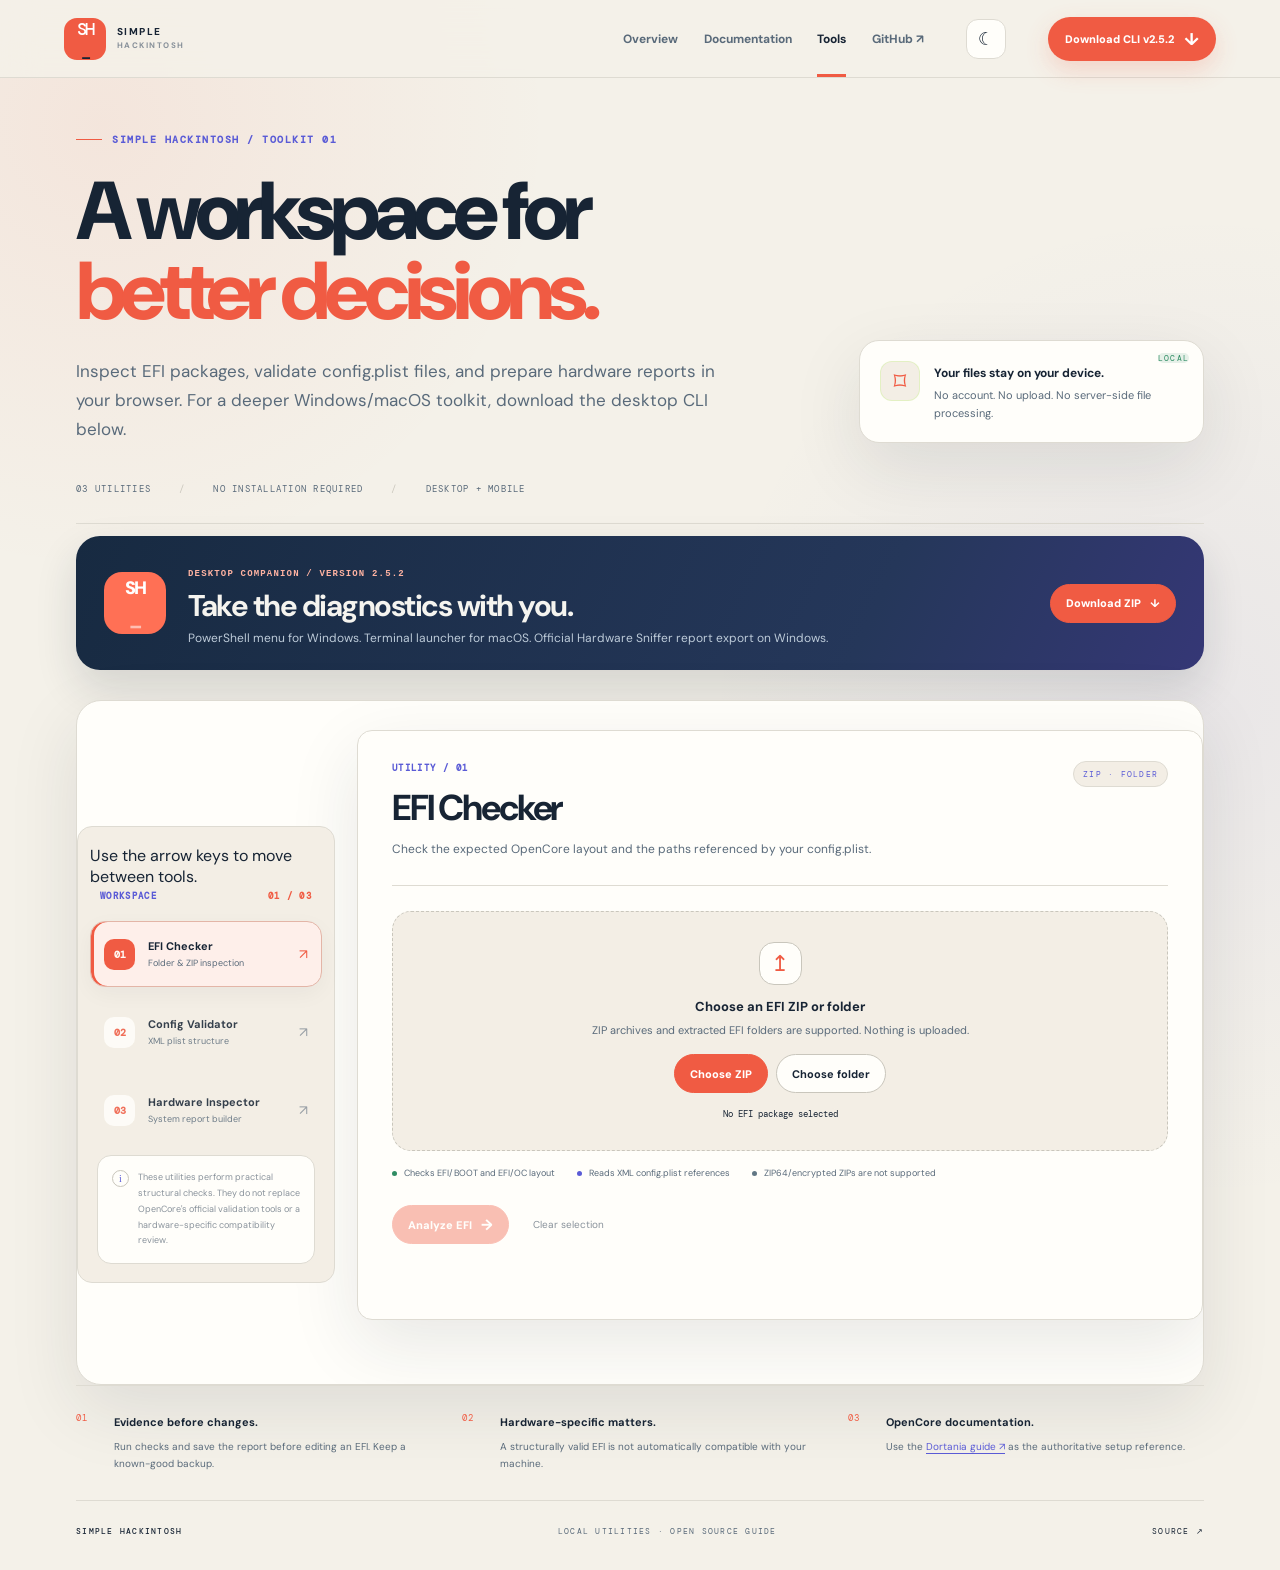
==== commit 3d3cebf2: "Update project links for Zevri1 account" ====
--- a/site/tools.html
+++ b/site/tools.html
@@ -19,10 +19,10 @@
 <a class="tools-skip-link" href="#main-content">Skip to content</a>
 <header class="topbar">
 <a class="brand" href="index.html"><span class="brand-mark">SH<span>_</span></span><span class="brand-name">SIMPLE<span>HACKINTOSH</span></span></a>
-<nav class="top-links" id="tools-top-links" aria-label="Main navigation"><a href="index.html">Overview</a><a href="index.html#guide">Documentation</a><a class="active" href="tools.html" aria-current="page">Tools</a><a href="https://github.com/kiwewe09-aa/Simple-Hackintosh" target="_blank" rel="noopener noreferrer">GitHub ↗</a></nav>
+<nav class="top-links" id="tools-top-links" aria-label="Main navigation"><a href="index.html">Overview</a><a href="index.html#guide">Documentation</a><a class="active" href="tools.html" aria-current="page">Tools</a><a href="https://github.com/Zevri1/Simple-Hackintosh" target="_blank" rel="noopener noreferrer">GitHub ↗</a></nav>
 <button class="tools-menu-toggle" id="tools-menu-toggle" type="button" aria-controls="tools-top-links" aria-expanded="false"><span>Menu</span><span aria-hidden="true">☰</span></button>
 <button class="tools-theme-toggle" id="tools-theme-toggle" type="button" aria-label="Switch theme" title="Switch theme">◐</button>
-<a class="header-download" href="https://github.com/kiwewe09-aa/Simple-Hackintosh/releases/download/v2.5.2/Simple-Hackintosh-CLI-v2.5.2.zip">Download CLI v2.5.2 <span>↓</span></a>
+<a class="header-download" href="https://github.com/Zevri1/Simple-Hackintosh/releases/download/v2.5.2/Simple-Hackintosh-CLI-v2.5.2.zip">Download CLI v2.5.2 <span>↓</span></a>
 </header>
 <main class="page" id="main-content">
 <section class="intro">
@@ -34,7 +34,7 @@
 <section class="tool-download-banner" aria-label="Simple Hackintosh CLI download">
   <div class="tool-download-icon">SH<span>_</span></div>
   <div><span class="download-kicker">DESKTOP COMPANION / VERSION 2.5.2</span><h2>Take the diagnostics with you.</h2><p>PowerShell menu for Windows. Terminal launcher for macOS. Official Hardware Sniffer report export on Windows.</p></div>
-  <a class="action-button primary" href="https://github.com/kiwewe09-aa/Simple-Hackintosh/releases/download/v2.5.2/Simple-Hackintosh-CLI-v2.5.2.zip">Download ZIP <span>↓</span></a>
+  <a class="action-button primary" href="https://github.com/Zevri1/Simple-Hackintosh/releases/download/v2.5.2/Simple-Hackintosh-CLI-v2.5.2.zip">Download ZIP <span>↓</span></a>
 </section>
 <section class="workbench" aria-label="Tools workspace">
 <aside class="tool-rail"><div class="sr-only" id="tools-tab-instructions">Use the arrow keys to move between tools.</div>
@@ -82,6 +82,6 @@
 </section>
 </div></section>
 <section class="bottom-note"><div><span class="bottom-number">01</span><strong>Evidence before changes.</strong><p>Run checks and save the report before editing an EFI. Keep a known-good backup.</p></div><div><span class="bottom-number">02</span><strong>Hardware-specific matters.</strong><p>A structurally valid EFI is not automatically compatible with your machine.</p></div><div><span class="bottom-number">03</span><strong>OpenCore documentation.</strong><p>Use the <a href="https://dortania.github.io/OpenCore-Install-Guide/" target="_blank" rel="noopener noreferrer">Dortania guide ↗</a> as the authoritative setup reference.</p></div></section>
-<footer class="footer"><a class="footer-brand" href="index.html">SIMPLE HACKINTOSH</a><span>LOCAL UTILITIES · OPEN SOURCE GUIDE</span><a href="https://github.com/kiwewe09-aa/Simple-Hackintosh" target="_blank" rel="noopener noreferrer">SOURCE ↗</a></footer>
+<footer class="footer"><a class="footer-brand" href="index.html">SIMPLE HACKINTOSH</a><span>LOCAL UTILITIES · OPEN SOURCE GUIDE</span><a href="https://github.com/Zevri1/Simple-Hackintosh" target="_blank" rel="noopener noreferrer">SOURCE ↗</a></footer>
 </main><div class="toast" id="toast" role="status" aria-live="polite"></div>
 </body></html>
--- a/site/tools.css
+++ b/site/tools.css
@@ -107,61 +107,81 @@
   .workbench { border-radius:18px; }
 }
 
-
-/* v2.5.2 usability and responsive polish */
-.tools-theme-button {
-  display:grid;place-items:center;width:38px;height:38px;flex:0 0 38px;
-  border:1px solid var(--line2);border-radius:12px;background:var(--panel);
-  color:var(--text);font-size:17px;cursor:pointer;transition:background .18s ease,border-color .18s ease,transform .18s ease;
+/* v2.5.2 tools usability and visual polish */
+.topbar { position:sticky;top:0;z-index:100; }
+.tools-menu-toggle {
+  display:none;align-items:center;justify-content:center;gap:9px;min-height:40px;padding:0 13px;
+  border:1px solid var(--line);border-radius:999px;background:var(--panel);color:var(--text);
+  font-size:11px;font-weight:800;cursor:pointer;
 }
-.tools-theme-button:hover { border-color:var(--accent);background:var(--panel-2);transform:translateY(-1px); }
-.tools-theme-button:focus-visible,.tool-tab:focus-visible { outline:3px solid var(--blue);outline-offset:3px; }
-.tool-tablist { display:grid;gap:7px; }
-.tool-tab[aria-selected="true"] { box-shadow:inset 3px 0 0 var(--accent); }
+.tools-menu-toggle:hover { border-color:var(--accent);color:var(--accent); }
+.tools-menu-toggle:focus-visible,.header-download:focus-visible,.tool-tab:focus-visible,.action-button:focus-visible,.text-button:focus-visible {
+  outline:3px solid color-mix(in srgb,var(--accent) 72%,white);outline-offset:3px;
+}
+.tool-tab-list { display:grid;gap:8px; }
+.tool-tab {
+  width:100%;min-height:66px;display:flex;align-items:center;gap:13px;padding:12px 13px;
+  text-align:left;transition:background .18s ease,border-color .18s ease,transform .18s ease;
+}
+.tool-tab:hover { transform:translateX(2px);border-color:var(--line2); }
+.tool-tab.active { box-shadow:inset 3px 0 0 var(--accent),0 7px 22px rgba(20,30,44,.045); }
+.tool-tab[aria-selected="false"] { opacity:.86; }
+.tool-tab:focus-visible { position:relative;z-index:2; }
+.tool-tab-list + .rail-note { margin-top:10px; }
+.tool-stage { min-width:0; }
 .tool-panel[hidden] { display:none !important; }
-.tool-panel[role="tabpanel"]:focus { outline:none; }
-.tool-stage { min-width:0; }
-.panel-heading > div { min-width:0; }
-.tool-tab-copy { min-width:0; }
-.tool-tab-copy strong,.tool-tab-copy small { overflow-wrap:anywhere; }
-.dropzone { transition:border-color .18s ease,background .18s ease,box-shadow .18s ease; }
-.dropzone.dragover { border-color:var(--accent);background:color-mix(in srgb,var(--accent) 9%,var(--panel-2));box-shadow:inset 0 0 0 2px color-mix(in srgb,var(--accent) 18%,transparent); }
-.action-button,.header-download { transition:transform .18s ease,box-shadow .18s ease,background .18s ease; }
-.action-button:hover,.header-download:hover { transform:translateY(-1px);box-shadow:0 9px 22px rgba(20,30,42,.12); }
-.results { min-width:0; }
-.report-preview,.code-input { max-width:100%;white-space:pre;overflow:auto; }
+.tool-panel:focus-visible { outline:2px solid var(--accent);outline-offset:4px; }
+.dropzone { transition:border-color .2s ease,background .2s ease,transform .2s ease; }
+.dropzone:hover { transform:translateY(-2px); }
 .selected-file { overflow-wrap:anywhere; }
+.results { scroll-margin-top:110px; }
+.header-download { transition:transform .18s ease,box-shadow .18s ease; }
+.header-download:hover { transform:translateY(-2px);box-shadow:0 13px 28px rgba(240,91,67,.22); }
 @media(max-width:850px) {
-  .topbar {
-    height:auto;min-height:70px;padding:12px 22px;
-    display:grid;grid-template-columns:minmax(0,1fr) auto auto;
-    gap:10px 12px;
+  .topbar { display:flex;flex-wrap:nowrap;justify-content:space-between;gap:12px;padding-inline:clamp(14px,3vw,24px); }
+  .top-links {
+    display:none;position:absolute;top:calc(100% + 9px);right:18px;left:18px;z-index:110;
+    height:auto;margin:0;padding:12px;flex-direction:column;align-items:stretch;gap:4px;
+    border:1px solid var(--line);border-radius:18px;background:var(--panel);
+    box-shadow:var(--shadow);backdrop-filter:blur(18px);
   }
-  .topbar .brand { grid-column:1;grid-row:1;min-width:0; }
-  .tools-theme-button { grid-column:2;grid-row:1; }
-  .header-download { grid-column:3;grid-row:1;justify-self:end; }
-  .top-links {
-    grid-column:1/-1;grid-row:2;display:flex;order:initial;
-    width:100%;height:auto;min-width:0;margin:0;padding:0 0 3px;
-    overflow-x:auto;overscroll-behavior-x:contain;scrollbar-width:thin;
-    gap:18px;
-  }
-  .top-links a { height:35px;min-height:35px;flex:0 0 auto;white-space:nowrap;font-size:11px; }
-  .top-links a.active:after { bottom:0; }
-  .page { width:min(100% - 36px,760px); }
-  .intro { padding-top:42px; }
+  body.tools-nav-open .top-links { display:flex; }
+  .top-links a { min-height:42px;padding:0 12px;border-radius:10px;font-size:12px; }
+  .top-links a:hover { background:var(--panel-2); }
+  .top-links a.active:after { display:none; }
+  .tools-menu-toggle { display:inline-flex; }
+  .header-download { margin-left:auto; }
 }
 @media(max-width:480px) {
-  .topbar { padding:10px 13px;grid-template-columns:minmax(0,1fr) 36px auto;gap:9px; }
   .brand-name { font-size:9px; }
-  .brand-name span { font-size:7px; }
-  .brand-mark { width:36px;height:36px; }
-  .tools-theme-button { width:36px;height:36px; }
-  .header-download { padding:9px 10px;font-size:8px; }
-  .header-download span { display:none; }
-  .top-links { gap:15px; }
-  .top-links a { font-size:10px; }
+  .header-download { padding:9px 11px;font-size:9px; }
+  .tools-menu-toggle { min-height:38px;padding:0 10px;font-size:10px; }
+  .tools-menu-toggle span:first-child { display:none; }
+  .page { width:calc(100% - 24px); }
 }
 @media(prefers-reduced-motion:reduce) {
-  .tools-theme-button,.dropzone,.action-button,.header-download { transition:none; }
+  .tool-tab,.dropzone,.header-download { transition:none !important; }
+  .tool-tab:hover,.dropzone:hover,.header-download:hover { transform:none !important; }
 }
+
+/* Consistent focus, skip navigation, and shared theme control */
+.tools-theme-toggle {
+  display:grid;place-items:center;width:40px;height:40px;flex:0 0 40px;
+  border:1px solid var(--line);border-radius:12px;background:var(--panel);color:var(--text);
+  font-size:18px;cursor:pointer;transition:color .18s ease,border-color .18s ease,transform .18s ease;
+}
+.tools-theme-toggle:hover { color:var(--accent);border-color:var(--accent);transform:translateY(-1px); }
+.tools-skip-link {
+  position:fixed;z-index:1000;top:10px;left:14px;padding:10px 15px;border-radius:10px;
+  background:var(--accent);color:#fff;font-size:12px;font-weight:850;
+  transform:translateY(-150%);transition:transform .18s ease;
+}
+.tools-skip-link:focus { transform:translateY(0); }
+:focus-visible { outline:3px solid color-mix(in srgb,var(--accent) 72%,white);outline-offset:3px; }
+@media(max-width:850px) {
+  .tools-theme-toggle { width:38px;height:38px;flex-basis:38px; }
+}
+@media(max-width:420px) {
+  .header-download { display:none; }
+  .tools-theme-toggle { margin-left:auto; }
+}
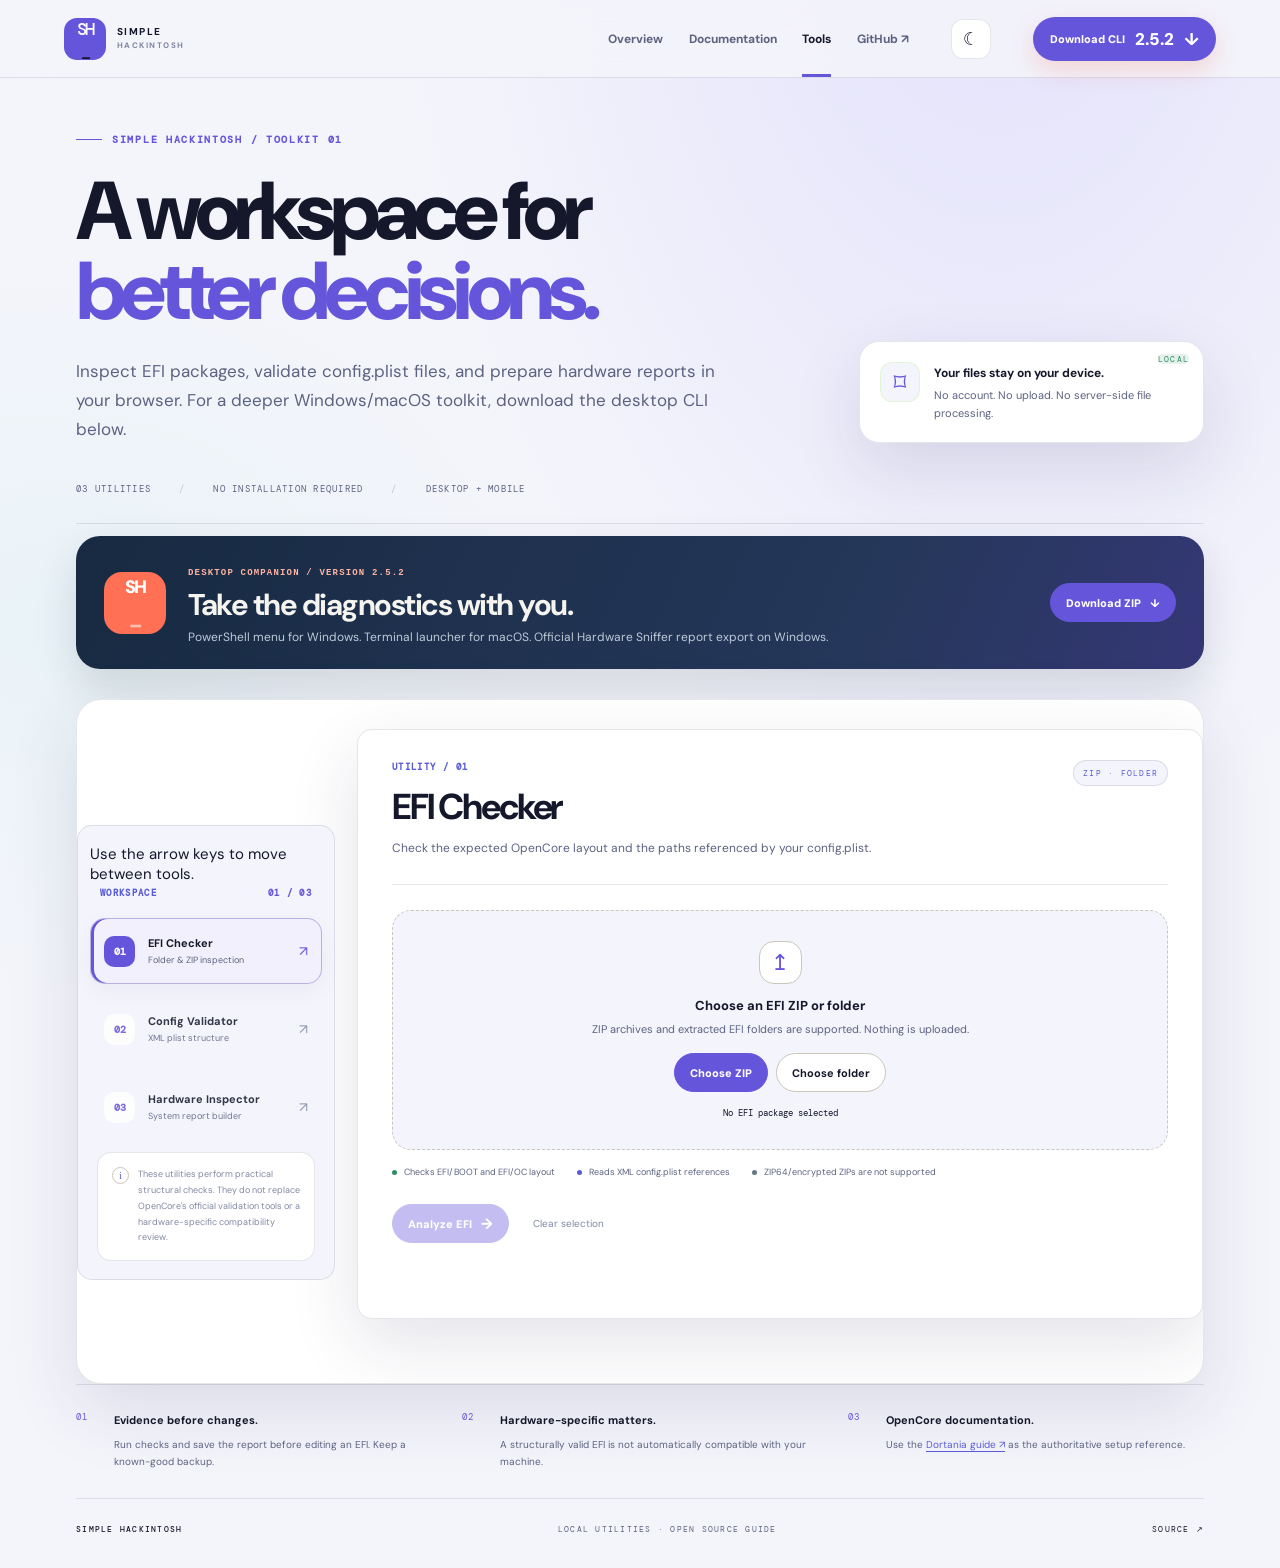
==== commit c29ee8a1: "Apply studio redesign and live release links to tools page" ====
--- a/site/tools.html
+++ b/site/tools.html
@@ -13,7 +13,7 @@
     document.documentElement.dataset.theme = saved === "light" || saved === "dark" ? saved : (light ? "light" : "dark");
   } catch (error) { document.documentElement.dataset.theme = "dark"; }
 </script>
-<link rel="stylesheet" href="tools.css"><script defer src="tools.js"></script>
+<link rel="stylesheet" href="tools.css?v=studio-20261110"><link rel="stylesheet" href="studio.css?v=1"><script defer src="tools.js"></script><script defer src="release.js?v=1"></script>
 </head>
 <body>
 <a class="tools-skip-link" href="#main-content">Skip to content</a>
@@ -22,7 +22,7 @@
 <nav class="top-links" id="tools-top-links" aria-label="Main navigation"><a href="index.html">Overview</a><a href="index.html#guide">Documentation</a><a class="active" href="tools.html" aria-current="page">Tools</a><a href="https://github.com/Zevri1/Simple-Hackintosh" target="_blank" rel="noopener noreferrer">GitHub ↗</a></nav>
 <button class="tools-menu-toggle" id="tools-menu-toggle" type="button" aria-controls="tools-top-links" aria-expanded="false"><span>Menu</span><span aria-hidden="true">☰</span></button>
 <button class="tools-theme-toggle" id="tools-theme-toggle" type="button" aria-label="Switch theme" title="Switch theme">◐</button>
-<a class="header-download" href="https://github.com/Zevri1/Simple-Hackintosh/releases/download/v2.5.2/Simple-Hackintosh-CLI-v2.5.2.zip">Download CLI v2.5.2 <span>↓</span></a>
+<a class="header-download" href="https://github.com/Zevri1/Simple-Hackintosh/releases/latest" data-release-download>Download CLI <span data-release-version>latest</span> <span>↓</span></a>
 </header>
 <main class="page" id="main-content">
 <section class="intro">
@@ -33,8 +33,8 @@
 </section>
 <section class="tool-download-banner" aria-label="Simple Hackintosh CLI download">
   <div class="tool-download-icon">SH<span>_</span></div>
-  <div><span class="download-kicker">DESKTOP COMPANION / VERSION 2.5.2</span><h2>Take the diagnostics with you.</h2><p>PowerShell menu for Windows. Terminal launcher for macOS. Official Hardware Sniffer report export on Windows.</p></div>
-  <a class="action-button primary" href="https://github.com/Zevri1/Simple-Hackintosh/releases/download/v2.5.2/Simple-Hackintosh-CLI-v2.5.2.zip">Download ZIP <span>↓</span></a>
+  <div><span class="download-kicker">DESKTOP COMPANION / VERSION <span data-release-version>2.5.2</span></span><h2>Take the diagnostics with you.</h2><p>PowerShell menu for Windows. Terminal launcher for macOS. Official Hardware Sniffer report export on Windows.</p></div>
+  <a class="action-button primary" href="https://github.com/Zevri1/Simple-Hackintosh/releases/latest">Download ZIP <span>↓</span></a>
 </section>
 <section class="workbench" aria-label="Tools workspace">
 <aside class="tool-rail"><div class="sr-only" id="tools-tab-instructions">Use the arrow keys to move between tools.</div>
--- a/site/studio.css
+++ b/site/studio.css
@@ -0,0 +1,48 @@
+/* SIMPLE HACKINTOSH — Studio redesign (2026) */
+:root{
+ --bg:#080b12;--bg-2:#0d1320;--panel:#111a2a;--panel-2:#151f32;--line:rgba(153,177,220,.14);
+ --line-strong:rgba(153,177,220,.25);--text:#f2f5ff;--muted:#9aa8c4;--soft:#6e7d9b;
+ --accent:#8b7cff;--accent-2:#55d6c2;--warm:#f5b96b;--accent-ink:#090a18;
+ --radius:20px;--shadow:0 30px 90px rgba(0,0,0,.36);
+}
+:root[data-theme=light]{--bg:#f4f5fb;--bg-2:#eaecf8;--panel:#fff;--panel-2:#f3f4fc;--line:rgba(42,49,87,.12);--line-strong:rgba(42,49,87,.22);--text:#15172b;--muted:#5c6280;--soft:#8188a3;--accent:#6555db;--accent-2:#138c80;--accent-ink:#fff;--shadow:0 25px 70px rgba(35,35,80,.12)}
+body{background:radial-gradient(ellipse at 78% -15%,rgba(139,124,255,.18),transparent 38rem),radial-gradient(ellipse at 5% 40%,rgba(85,214,194,.07),transparent 30rem),var(--bg);font-size:15px}
+.topbar{height:78px;padding-inline:clamp(20px,5vw,78px);background:color-mix(in srgb,var(--bg) 83%,transparent);border-color:var(--line);backdrop-filter:blur(24px)}
+.brand-symbol{border-radius:13px;background:linear-gradient(135deg,rgba(139,124,255,.22),rgba(85,214,194,.08));border-color:rgba(139,124,255,.5);color:var(--accent)}
+.brand-copy b{letter-spacing:.13em}.top-nav{gap:clamp(14px,2.3vw,30px)}.top-link{font-size:12px}
+.top-download{padding:0 14px;height:36px;border:1px solid rgba(139,124,255,.35);border-radius:10px;background:rgba(139,124,255,.1);color:var(--text)}
+.top-download:hover{border-color:var(--accent);background:rgba(139,124,255,.18)}
+.hero-wrap{max-width:1500px;min-height:650px;padding:100px clamp(24px,7vw,112px) 88px;grid-template-columns:minmax(0,1.08fr) minmax(360px,.92fr);gap:clamp(36px,6vw,90px)}
+.hero-gridline{inset:0 0 0 42%;opacity:.22;background-size:56px 56px}
+.eyebrow,.section-kicker{color:var(--accent);letter-spacing:.17em}
+.eyebrow-pulse{background:var(--accent);box-shadow:0 0 18px var(--accent)}
+.hero-copy h1{font-size:clamp(62px,7.6vw,108px);letter-spacing:-.085em;line-height:.94;margin:28px 0 24px}
+.hero-copy h1 em,.section-heading h2 em,.principle-lead h2 em,.closing-cta h2 em{background:linear-gradient(110deg,var(--accent),var(--accent-2));-webkit-background-clip:text;background-clip:text;color:transparent}
+.hero-lede{font-size:16px;max-width:560px;line-height:1.85}
+.button{border-radius:12px;min-height:48px;padding-inline:19px}.button-primary{background:linear-gradient(115deg,var(--accent),#7164ee 60%,#5aabd9);color:white;box-shadow:0 12px 35px rgba(112,96,232,.22)}.button-primary:hover{filter:brightness(1.08)}.button-secondary{background:rgba(255,255,255,.025)}
+.hero-visual{border:1px solid var(--line-strong);border-radius:26px;background:linear-gradient(145deg,rgba(139,124,255,.11),transparent 42%),var(--panel);box-shadow:var(--shadow);overflow:hidden;min-height:440px}
+.visual-topline,.visual-bottom{padding:16px 20px;border-color:var(--line);font-size:9px;letter-spacing:.14em}.visual-center{min-height:350px}.visual-core{border-color:rgba(139,124,255,.5);background:radial-gradient(circle at 30% 25%,#a69bff,#6555db 55%,#29235e);box-shadow:0 0 65px rgba(139,124,255,.24)}.core-inner span{color:#fff}.visual-orbit{border-color:rgba(139,124,255,.28)}.visual-node{background:var(--panel-2);border-color:var(--line-strong);border-radius:10px;box-shadow:0 10px 30px rgba(0,0,0,.16)}.visual-node b{color:var(--accent)}.visual-index{color:var(--accent)}
+.download-band{max-width:1280px;margin:0 auto 40px;padding:30px clamp(22px,4vw,52px);border:1px solid rgba(139,124,255,.3);border-radius:22px;background:linear-gradient(110deg,rgba(139,124,255,.14),rgba(85,214,194,.05) 60%,var(--panel));gap:24px}
+.download-band-mark{color:var(--accent);font-size:19px}.download-band-copy h2{font-size:clamp(24px,3vw,34px);letter-spacing:-.045em}.download-band-copy p{max-width:520px}.download-kicker,.download-version{color:var(--accent);letter-spacing:.12em;font-size:9px;font-weight:850}
+.download-band-action .button{white-space:nowrap}.download-notes{font-size:11px}
+.proof-strip{max-width:1280px;margin:0 auto 90px;border-block-color:var(--line)}.proof-metric strong{color:var(--accent)}
+.section{max-width:1280px;padding-inline:clamp(24px,5vw,70px)}.section-heading h2,.principle-lead h2,.closing-cta h2{font-size:clamp(38px,5vw,64px);letter-spacing:-.07em;line-height:1.05}
+.path-step,.chapter-card,.principle{border:1px solid var(--line);border-radius:18px;background:linear-gradient(145deg,color-mix(in srgb,var(--panel) 92%,var(--accent) 8%),var(--panel));transition:transform .22s,border-color .22s,box-shadow .22s}
+.path-step:hover,.chapter-card:hover{transform:translateY(-4px);border-color:rgba(139,124,255,.42);box-shadow:0 18px 45px rgba(0,0,0,.14)}
+.path-icon{border-radius:14px;background:rgba(139,124,255,.12);color:var(--accent)}.path-step a,.inline-link{color:var(--accent)}
+.filter-pill{border-radius:999px}.filter-pill.active{background:var(--accent);color:white;border-color:var(--accent)}
+.chapter-card{padding:23px}.chapter-card-number{color:var(--accent)}
+.principle-list{gap:12px}.principle{padding:22px}.principle>span{color:var(--accent)}
+.closing-cta{max-width:1280px;margin:30px auto 90px;padding:clamp(28px,5vw,65px);border:1px solid rgba(139,124,255,.28);border-radius:28px;background:radial-gradient(ellipse at 80% 0,rgba(139,124,255,.18),transparent 45%),var(--panel);overflow:hidden}
+.site-footer{border-color:var(--line);padding:30px clamp(24px,5vw,78px)}
+.docs-toolbar,.docs-sidebar,.doc-article,.doc-toc{border-color:var(--line)}.docs-sidebar{background:var(--bg-2)}.doc-article{background:var(--panel);border-radius:18px;padding:clamp(22px,4vw,52px)}.doc-article h1,.doc-article h2,.doc-article h3{letter-spacing:-.04em}.doc-article a{color:var(--accent)}
+.search-dialog{background:var(--panel);border:1px solid var(--line-strong);border-radius:20px;box-shadow:var(--shadow)}
+.search-dialog input{border-radius:12px;background:var(--bg-2)}
+.button-download{background:rgba(85,214,194,.09);border-color:rgba(85,214,194,.28);color:var(--accent-2)}
+.latest-pill{display:inline-flex;align-items:center;gap:8px;padding:6px 10px;border:1px solid rgba(85,214,194,.25);border-radius:999px;background:rgba(85,214,194,.08);color:var(--accent-2);font:800 10px/1.3 ui-monospace,monospace}
+.latest-pill i{width:6px;height:6px;border-radius:50%;background:currentColor}
+.release-state{font-size:10px;color:var(--muted);margin:0 0 8px}
+@media(max-width:1100px){.hero-wrap{grid-template-columns:1fr minmax(300px,.85fr);padding-top:76px}.top-nav{gap:14px}.search-label,.search-trigger kbd{display:none}}
+@media(max-width:850px){.hero-wrap{grid-template-columns:1fr;min-height:auto;padding-top:72px}.hero-visual{max-width:620px;width:100%;margin-inline:auto}.download-band{margin-inline:20px;grid-template-columns:auto 1fr}.download-band-action{grid-column:2}.proof-strip{margin-inline:24px}.top-nav{display:none;position:absolute;top:78px;left:16px;right:16px;height:auto;padding:12px;flex-direction:column;align-items:stretch;background:var(--panel);border:1px solid var(--line-strong);border-radius:16px;box-shadow:var(--shadow)}.top-nav.open{display:flex}.top-link{height:42px;padding:0 12px}.top-link.active::after{display:none}.mobile-menu-button{display:grid}}
+@media(max-width:560px){.hero-wrap{padding:58px 22px 50px}.hero-copy h1{font-size:clamp(58px,17vw,82px)}.hero-actions .button{width:100%;justify-content:space-between}.hero-visual{min-height:360px}.visual-center{min-height:280px;transform:scale(.82);transform-origin:center}.download-band{display:flex;flex-direction:column;align-items:flex-start;padding:24px}.download-band-action{display:flex;flex-direction:column;align-items:flex-start}.proof-strip{flex-wrap:wrap;gap:18px}.proof-intro{width:100%}.section-heading{display:block}.section-heading>p{margin-top:18px}.closing-cta{margin-inline:20px}.site-footer{gap:20px}}
+@media(prefers-reduced-motion:reduce){*,*::before,*::after{animation-duration:.01ms!important;transition-duration:.01ms!important;scroll-behavior:auto!important}}
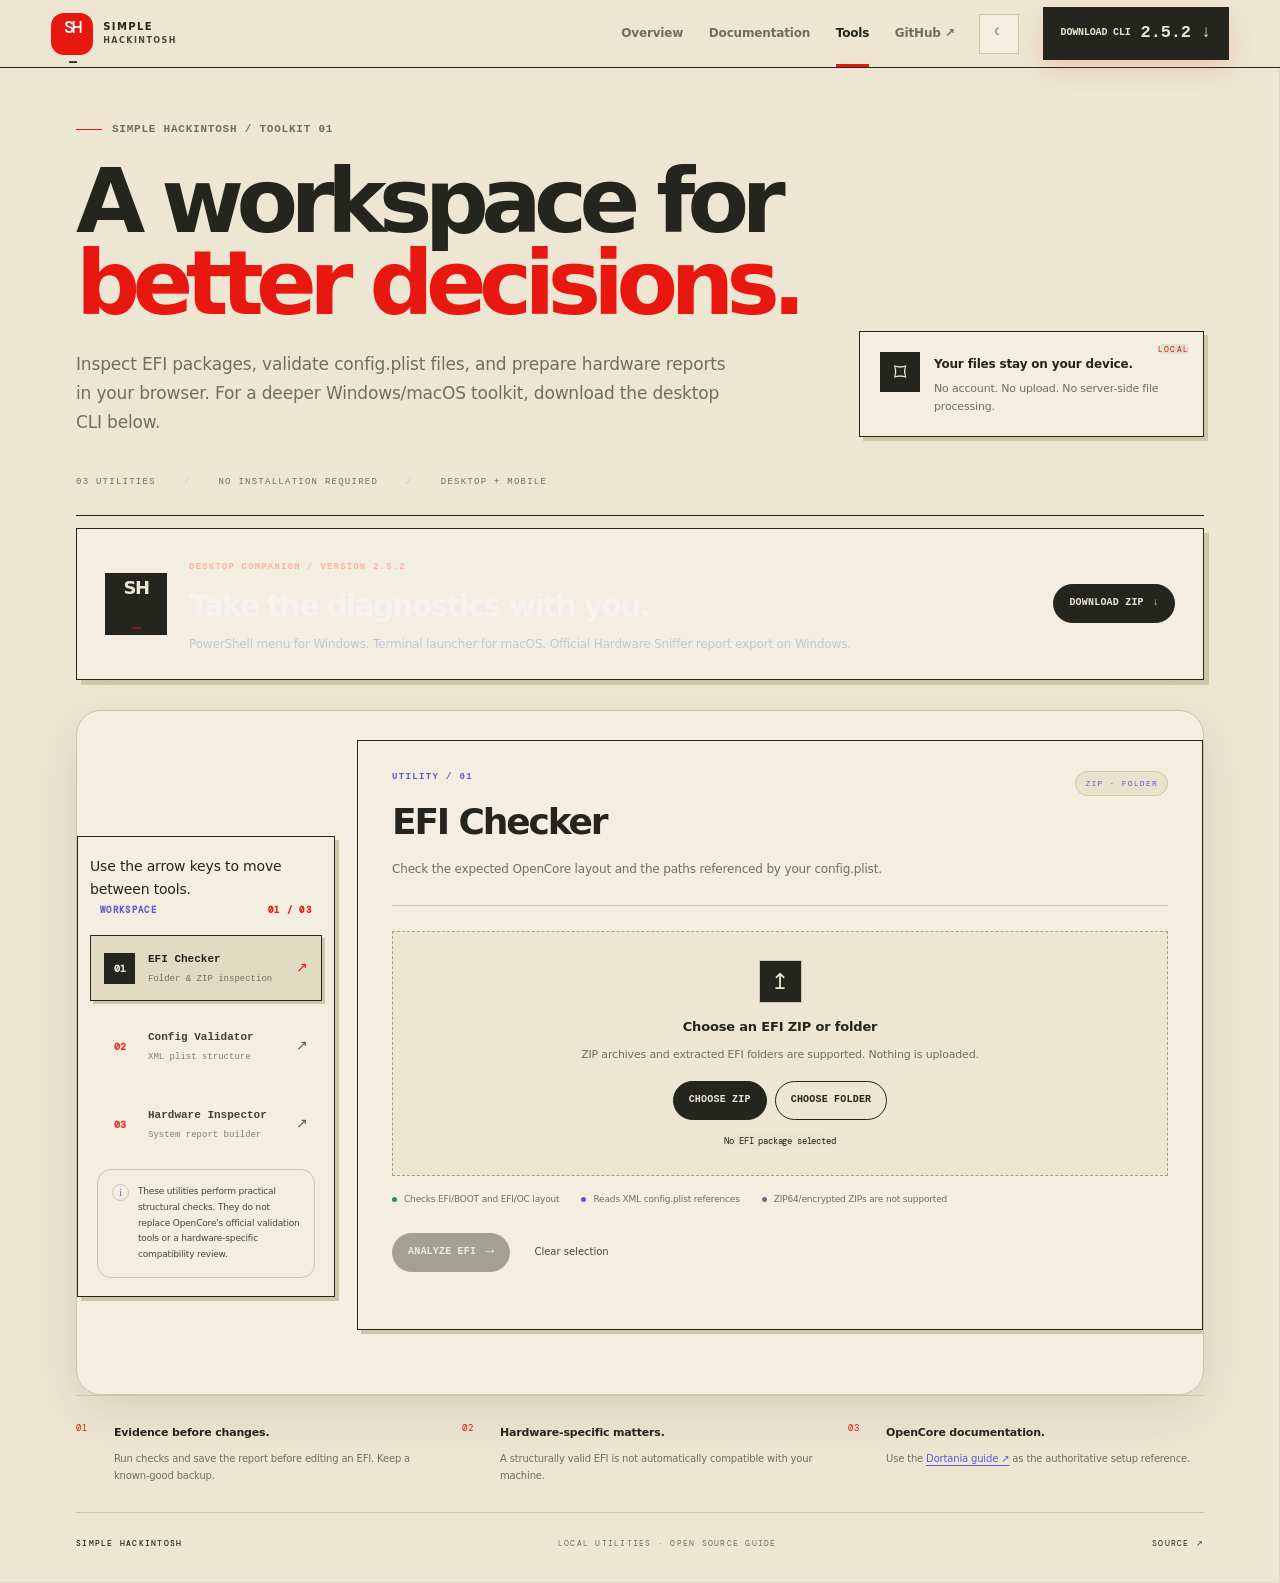
==== commit e0ae6282: "Refresh HakiOS-inspired site theme assets" ====
--- a/site/tools.html
+++ b/site/tools.html
@@ -13,9 +13,10 @@
     document.documentElement.dataset.theme = saved === "light" || saved === "dark" ? saved : (light ? "light" : "dark");
   } catch (error) { document.documentElement.dataset.theme = "dark"; }
 </script>
-<link rel="stylesheet" href="tools.css?v=studio-20261110"><link rel="stylesheet" href="studio.css?v=1"><script defer src="tools.js"></script><script defer src="release.js?v=1"></script>
+<link rel="stylesheet" href="tools.css?v=studio-20261110"><link rel="stylesheet" href="studio.css?v=2"><script defer src="tools.js"></script><script defer src="release.js?v=1"></script>
 </head>
 <body>
+<a id="legacy-release-fallback" hidden href="https://github.com/Zevri1/Simple-Hackintosh/releases/download/v2.5.2/Simple-Hackintosh-CLI-v2.5.2.zip">Fallback CLI v2.5.2</a>
 <a class="tools-skip-link" href="#main-content">Skip to content</a>
 <header class="topbar">
 <a class="brand" href="index.html"><span class="brand-mark">SH<span>_</span></span><span class="brand-name">SIMPLE<span>HACKINTOSH</span></span></a>
--- a/site/studio.css
+++ b/site/studio.css
@@ -1,48 +1,181 @@
-/* SIMPLE HACKINTOSH — Studio redesign (2026) */
+/* HakiOS-inspired editorial system: warm paper, olive ink, red signal, grid + mono labels. */
 :root{
- --bg:#080b12;--bg-2:#0d1320;--panel:#111a2a;--panel-2:#151f32;--line:rgba(153,177,220,.14);
- --line-strong:rgba(153,177,220,.25);--text:#f2f5ff;--muted:#9aa8c4;--soft:#6e7d9b;
- --accent:#8b7cff;--accent-2:#55d6c2;--warm:#f5b96b;--accent-ink:#090a18;
- --radius:20px;--shadow:0 30px 90px rgba(0,0,0,.36);
+ --bg:#ece6d3;--bg-2:#e2dbc4;--panel:#f3eedf;--panel-2:#e9e2cd;--text:#24251c;--soft:#45473a;--muted:#6f705b;--line:#cfc6a8;--line-strong:#aaa17e;
+ --accent:#e8170f;--accent-2:#585c3e;--accent-ink:#fff;--warm:#9a6a00;--grid:rgba(36,37,28,.055);
+ --radius:3px;--shadow:0 18px 50px rgba(42,39,24,.10);
+ --sans:system-ui,-apple-system,"Segoe UI",sans-serif;--mono:ui-monospace,"SFMono-Regular",Consolas,monospace;
+ color-scheme:light;
 }
-:root[data-theme=light]{--bg:#f4f5fb;--bg-2:#eaecf8;--panel:#fff;--panel-2:#f3f4fc;--line:rgba(42,49,87,.12);--line-strong:rgba(42,49,87,.22);--text:#15172b;--muted:#5c6280;--soft:#8188a3;--accent:#6555db;--accent-2:#138c80;--accent-ink:#fff;--shadow:0 25px 70px rgba(35,35,80,.12)}
-body{background:radial-gradient(ellipse at 78% -15%,rgba(139,124,255,.18),transparent 38rem),radial-gradient(ellipse at 5% 40%,rgba(85,214,194,.07),transparent 30rem),var(--bg);font-size:15px}
-.topbar{height:78px;padding-inline:clamp(20px,5vw,78px);background:color-mix(in srgb,var(--bg) 83%,transparent);border-color:var(--line);backdrop-filter:blur(24px)}
-.brand-symbol{border-radius:13px;background:linear-gradient(135deg,rgba(139,124,255,.22),rgba(85,214,194,.08));border-color:rgba(139,124,255,.5);color:var(--accent)}
-.brand-copy b{letter-spacing:.13em}.top-nav{gap:clamp(14px,2.3vw,30px)}.top-link{font-size:12px}
-.top-download{padding:0 14px;height:36px;border:1px solid rgba(139,124,255,.35);border-radius:10px;background:rgba(139,124,255,.1);color:var(--text)}
-.top-download:hover{border-color:var(--accent);background:rgba(139,124,255,.18)}
-.hero-wrap{max-width:1500px;min-height:650px;padding:100px clamp(24px,7vw,112px) 88px;grid-template-columns:minmax(0,1.08fr) minmax(360px,.92fr);gap:clamp(36px,6vw,90px)}
-.hero-gridline{inset:0 0 0 42%;opacity:.22;background-size:56px 56px}
-.eyebrow,.section-kicker{color:var(--accent);letter-spacing:.17em}
-.eyebrow-pulse{background:var(--accent);box-shadow:0 0 18px var(--accent)}
-.hero-copy h1{font-size:clamp(62px,7.6vw,108px);letter-spacing:-.085em;line-height:.94;margin:28px 0 24px}
-.hero-copy h1 em,.section-heading h2 em,.principle-lead h2 em,.closing-cta h2 em{background:linear-gradient(110deg,var(--accent),var(--accent-2));-webkit-background-clip:text;background-clip:text;color:transparent}
-.hero-lede{font-size:16px;max-width:560px;line-height:1.85}
-.button{border-radius:12px;min-height:48px;padding-inline:19px}.button-primary{background:linear-gradient(115deg,var(--accent),#7164ee 60%,#5aabd9);color:white;box-shadow:0 12px 35px rgba(112,96,232,.22)}.button-primary:hover{filter:brightness(1.08)}.button-secondary{background:rgba(255,255,255,.025)}
-.hero-visual{border:1px solid var(--line-strong);border-radius:26px;background:linear-gradient(145deg,rgba(139,124,255,.11),transparent 42%),var(--panel);box-shadow:var(--shadow);overflow:hidden;min-height:440px}
-.visual-topline,.visual-bottom{padding:16px 20px;border-color:var(--line);font-size:9px;letter-spacing:.14em}.visual-center{min-height:350px}.visual-core{border-color:rgba(139,124,255,.5);background:radial-gradient(circle at 30% 25%,#a69bff,#6555db 55%,#29235e);box-shadow:0 0 65px rgba(139,124,255,.24)}.core-inner span{color:#fff}.visual-orbit{border-color:rgba(139,124,255,.28)}.visual-node{background:var(--panel-2);border-color:var(--line-strong);border-radius:10px;box-shadow:0 10px 30px rgba(0,0,0,.16)}.visual-node b{color:var(--accent)}.visual-index{color:var(--accent)}
-.download-band{max-width:1280px;margin:0 auto 40px;padding:30px clamp(22px,4vw,52px);border:1px solid rgba(139,124,255,.3);border-radius:22px;background:linear-gradient(110deg,rgba(139,124,255,.14),rgba(85,214,194,.05) 60%,var(--panel));gap:24px}
-.download-band-mark{color:var(--accent);font-size:19px}.download-band-copy h2{font-size:clamp(24px,3vw,34px);letter-spacing:-.045em}.download-band-copy p{max-width:520px}.download-kicker,.download-version{color:var(--accent);letter-spacing:.12em;font-size:9px;font-weight:850}
-.download-band-action .button{white-space:nowrap}.download-notes{font-size:11px}
-.proof-strip{max-width:1280px;margin:0 auto 90px;border-block-color:var(--line)}.proof-metric strong{color:var(--accent)}
-.section{max-width:1280px;padding-inline:clamp(24px,5vw,70px)}.section-heading h2,.principle-lead h2,.closing-cta h2{font-size:clamp(38px,5vw,64px);letter-spacing:-.07em;line-height:1.05}
-.path-step,.chapter-card,.principle{border:1px solid var(--line);border-radius:18px;background:linear-gradient(145deg,color-mix(in srgb,var(--panel) 92%,var(--accent) 8%),var(--panel));transition:transform .22s,border-color .22s,box-shadow .22s}
-.path-step:hover,.chapter-card:hover{transform:translateY(-4px);border-color:rgba(139,124,255,.42);box-shadow:0 18px 45px rgba(0,0,0,.14)}
-.path-icon{border-radius:14px;background:rgba(139,124,255,.12);color:var(--accent)}.path-step a,.inline-link{color:var(--accent)}
-.filter-pill{border-radius:999px}.filter-pill.active{background:var(--accent);color:white;border-color:var(--accent)}
-.chapter-card{padding:23px}.chapter-card-number{color:var(--accent)}
-.principle-list{gap:12px}.principle{padding:22px}.principle>span{color:var(--accent)}
-.closing-cta{max-width:1280px;margin:30px auto 90px;padding:clamp(28px,5vw,65px);border:1px solid rgba(139,124,255,.28);border-radius:28px;background:radial-gradient(ellipse at 80% 0,rgba(139,124,255,.18),transparent 45%),var(--panel);overflow:hidden}
-.site-footer{border-color:var(--line);padding:30px clamp(24px,5vw,78px)}
-.docs-toolbar,.docs-sidebar,.doc-article,.doc-toc{border-color:var(--line)}.docs-sidebar{background:var(--bg-2)}.doc-article{background:var(--panel);border-radius:18px;padding:clamp(22px,4vw,52px)}.doc-article h1,.doc-article h2,.doc-article h3{letter-spacing:-.04em}.doc-article a{color:var(--accent)}
-.search-dialog{background:var(--panel);border:1px solid var(--line-strong);border-radius:20px;box-shadow:var(--shadow)}
-.search-dialog input{border-radius:12px;background:var(--bg-2)}
-.button-download{background:rgba(85,214,194,.09);border-color:rgba(85,214,194,.28);color:var(--accent-2)}
-.latest-pill{display:inline-flex;align-items:center;gap:8px;padding:6px 10px;border:1px solid rgba(85,214,194,.25);border-radius:999px;background:rgba(85,214,194,.08);color:var(--accent-2);font:800 10px/1.3 ui-monospace,monospace}
-.latest-pill i{width:6px;height:6px;border-radius:50%;background:currentColor}
-.release-state{font-size:10px;color:var(--muted);margin:0 0 8px}
-@media(max-width:1100px){.hero-wrap{grid-template-columns:1fr minmax(300px,.85fr);padding-top:76px}.top-nav{gap:14px}.search-label,.search-trigger kbd{display:none}}
-@media(max-width:850px){.hero-wrap{grid-template-columns:1fr;min-height:auto;padding-top:72px}.hero-visual{max-width:620px;width:100%;margin-inline:auto}.download-band{margin-inline:20px;grid-template-columns:auto 1fr}.download-band-action{grid-column:2}.proof-strip{margin-inline:24px}.top-nav{display:none;position:absolute;top:78px;left:16px;right:16px;height:auto;padding:12px;flex-direction:column;align-items:stretch;background:var(--panel);border:1px solid var(--line-strong);border-radius:16px;box-shadow:var(--shadow)}.top-nav.open{display:flex}.top-link{height:42px;padding:0 12px}.top-link.active::after{display:none}.mobile-menu-button{display:grid}}
-@media(max-width:560px){.hero-wrap{padding:58px 22px 50px}.hero-copy h1{font-size:clamp(58px,17vw,82px)}.hero-actions .button{width:100%;justify-content:space-between}.hero-visual{min-height:360px}.visual-center{min-height:280px;transform:scale(.82);transform-origin:center}.download-band{display:flex;flex-direction:column;align-items:flex-start;padding:24px}.download-band-action{display:flex;flex-direction:column;align-items:flex-start}.proof-strip{flex-wrap:wrap;gap:18px}.proof-intro{width:100%}.section-heading{display:block}.section-heading>p{margin-top:18px}.closing-cta{margin-inline:20px}.site-footer{gap:20px}}
+:root[data-theme=dark]{
+ --bg:#17180f;--bg-2:#212318;--panel:#1d1e15;--panel-2:#28291d;--text:#ece6d3;--soft:#cfc8b0;--muted:#9a967c;--line:#36382b;--line-strong:#555742;
+ --accent:#f04435;--accent-2:#b7b08e;--accent-ink:#fff;--warm:#e0b04a;--grid:rgba(236,230,211,.045);--shadow:0 18px 50px rgba(0,0,0,.28);color-scheme:dark;
+}
+html{background:var(--bg);scroll-behavior:smooth}
+body{font-family:var(--sans);background-color:var(--bg);background-image:linear-gradient(var(--grid) 1px,transparent 1px),linear-gradient(90deg,var(--grid) 1px,transparent 1px);background-size:96px 96;background-position:-1px -1px;color:var(--text);line-height:1.65}
+body::before{content:"";position:fixed;inset:0;pointer-events:none;z-index:-1;opacity:.16;background-image:url("data:image/svg+xml,%3Csvg xmlns='http://www.w3.org/2000/svg' width='160' height='160'%3E%3Cfilter id='n'%3E%3CfeTurbulence type='fractalNoise' baseFrequency='.9' numOctaves='3' stitchTiles='stitch'/%3E%3C/filter%3E%3Crect width='160' height='160' filter='url(%23n)' opacity='.5'/%3E%3C/svg%3E")}
+a{color:var(--text);text-decoration-color:var(--line-strong);text-underline-offset:4px}a:hover{ text-decoration-color:var(--accent);color:var(--accent)}
+::selection{background:var(--accent);color:#fff}
+h1,h2,h3{letter-spacing:-.055em}
+code,kbd,.eyebrow,.section-kicker,.download-kicker,.download-version,.visual-topline,.visual-bottom,.proof-intro>span,.proof-metric>span,.path-head,.chapter-card-number,.chapter-meta,.site-footer,.release-state{font-family:var(--mono)}
+.topbar{background:color-mix(in srgb,var(--bg) 92%,transparent);backdrop-filter:blur(10px);border-bottom:1.5px solid var(--text);height:68px;padding-inline:clamp(18px,4vw,64px)}
+.brand-symbol{background:var(--text);color:var(--bg);border:0;border-radius:0;width:34px;height:34px}.brand-symbol svg{width:26px}
+.brand-copy b{letter-spacing:-.04em;font-size:14px}.brand-copy small{letter-spacing:.11em;font-family:var(--mono);font-size:9px}
+.top-nav{gap:clamp(12px,2vw,26px)}.top-link{font-size:12px;font-family:var(--mono);text-transform:uppercase;letter-spacing:.02em}.top-link.active{color:var(--accent)}.top-link.active::after{height:2px;background:var(--accent)}
+.top-download{border:1px solid var(--text);border-radius:0;background:var(--text);color:var(--bg);padding:9px 12px}.top-download:hover{background:var(--accent);border-color:var(--accent);color:#fff}
+.search-trigger,.icon-button,.mobile-menu-button{border-radius:0;border-color:var(--line);background:var(--panel)}
+.hero-wrap{max-width:1440px;min-height:620px;padding:clamp(55px,8vw,112px) clamp(22px,6vw,92px) 80px;grid-template-columns:1.05fr .95fr;gap:clamp(28px,5vw,76px)}
+.hero-gridline{inset:0 0 0 45%;opacity:.38;background-size:48px 48%;background-image:linear-gradient(var(--line) 1px,transparent 1px),linear-gradient(90deg,var(--line) 1px,transparent 1px)}
+.eyebrow,.section-kicker{font-family:var(--mono);font-size:11px;letter-spacing:.07em;color:var(--muted)}.eyebrow-pulse{background:var(--accent);box-shadow:none;width:8px;height:8px;border-radius:0}
+.hero-copy h1{font-size:clamp(58px,8.3vw,112px);letter-spacing:-.09em;line-height:.91;margin:30px 0}
+.hero-copy h1 em,.section-heading h2 em,.principle-lead h2 em,.closing-cta h2 em{color:var(--accent);background:none;-webkit-text-fill-color:currentColor}
+.hero-lede{font-size:16px;line-height:1.8;max-width:560px;color:var(--soft)}
+.button{border-radius:0;min-height:45px;padding:12px 16px;font-family:var(--mono);font-size:11px;text-transform:uppercase;letter-spacing:.025em}
+.button-primary{background:var(--text);color:var(--bg);box-shadow:none;border:1px solid var(--text)}.button-primary:hover{background:var(--accent);border-color:var(--accent);color:white}
+.button-secondary{border:1px solid var(--text);background:transparent}.button-secondary:hover{background:var(--panel-2)}
+.button-download{border:1px solid var(--line-strong);border-radius:0;background:transparent;color:var(--accent-2)}
+.hero-footnote{font-family:var(--mono);font-size:10px;color:var(--muted)}
+.hero-visual{background:var(--panel);border:1px solid var(--text);border-radius:0;box-shadow:8px 8px 0 var(--line);min-height:420px}
+.visual-topline,.visual-bottom{padding:14px 18px;border-color:var(--line);font-size:10px;letter-spacing:.06em}
+.live-indicator{color:var(--accent)}.live-indicator i{background:var(--accent);box-shadow:none}
+.visual-center{min-height:330px}.visual-core{border:1px solid var(--text);border-radius:0;background:var(--text);box-shadow:none}.core-inner span{color:var(--bg);font-family:var(--mono);letter-spacing:-.08em}.core-inner small{color:var(--bg);font-family:var(--mono)}
+.visual-orbit{border-color:var(--line);border-radius:0}.visual-node{border:1px solid var(--text);border-radius:0;background:var(--bg);box-shadow:3px 3px 0 var(--line);font-family:var(--mono)}.visual-node b{color:var(--accent)}.visual-node span{font-size:9px}.visual-index{color:var(--accent);font-family:var(--mono)}
+.download-band{max-width:1240px;border:1px solid var(--text);border-radius:0;background:var(--panel);box-shadow:6px 6px 0 var(--line);padding:28px clamp(20px,4vw,48px);margin:0 auto 55px}
+.download-band-mark{font-family:var(--mono);font-weight:900;color:var(--accent);font-size:15px}.download-kicker,.download-version{font-size:10px;letter-spacing:.04em;color:var(--muted)}
+.download-band-copy h2{font-size:clamp(24px,3.3vw,38px);letter-spacing:-.07em}.download-band-copy p{color:var(--soft);font-size:14px}.download-band-action .button{white-space:nowrap}.download-notes{font-family:var(--mono);font-size:10px;color:var(--muted)}
+.latest-pill{border-radius:0;border:1px solid var(--accent);background:transparent;color:var(--accent);font:10px var(--mono);padding:4px 7px}.latest-pill i{border-radius:0;width:6px;height:6px;background:var(--accent)}
+.release-state{font-size:10px;color:var(--muted)}
+.proof-strip{max-width:1240px;border-block:1px solid var(--text);margin:0 auto 90px;padding:20px 0}.proof-intro>span{font-size:10px;color:var(--muted)}.proof-intro b{font-size:14px}.proof-metric strong{color:var(--accent);font-family:var(--mono);font-size:28px}.proof-metric>span{font-size:9px;letter-spacing:.06em;color:var(--muted)}
+.section{max-width:1240px;padding-inline:clamp(22px,5vw,65px)}.section-heading h2,.principle-lead h2,.closing-cta h2{font-size:clamp(38px,5.5vw,68px);line-height:.98;letter-spacing:-.08em}.section-heading>p{font-size:14px;color:var(--muted)}
+.path-step,.chapter-card,.principle{border:1px solid var(--line);border-radius:0;background:var(--panel);box-shadow:3px 3px 0 var(--line);transition:transform .15s,border-color .15s}
+.path-step:hover,.chapter-card:hover{transform:translate(-2px,-2px);border-color:var(--text);box-shadow:5px 5px 0 var(--text)}
+.path-head,.chapter-card-number{color:var(--muted);font-size:10px}.path-no{color:var(--accent)}.path-icon{border-radius:0;background:var(--text);color:var(--bg)}.path-step a,.inline-link{color:var(--accent)}
+.filter-pill{border-radius:0;font-family:var(--mono);font-size:10px;text-transform:uppercase}.filter-pill.active{background:var(--text);color:var(--bg);border-color:var(--text)}
+.chapter-card{padding:22px}.chapter-card-number{color:var(--accent)}.chapter-card h3{letter-spacing:-.045em}
+.principle-list{gap:10px}.principle{padding:20px}.principle>span{color:var(--accent)}
+.closing-cta{max-width:1240px;margin:35px auto 85px;padding:clamp(28px,5vw,60px);border:1px solid var(--text);border-radius:0;background:var(--panel);box-shadow:7px 7px 0 var(--line)}
+.site-footer{border-top:1px solid var(--text);font-size:10px;color:var(--muted);padding:26px clamp(20px,5vw,70px)}
+.docs-toolbar,.docs-sidebar,.doc-article,.doc-toc{border-color:var(--line)}.docs-sidebar{background:var(--bg-2)}.doc-article{background:var(--panel);border:1px solid var(--line);border-radius:0;padding:clamp(20px,4vw,48px)}.doc-article a{color:var(--accent)}
+.search-dialog{background:var(--panel);border:1px solid var(--text);border-radius:0;box-shadow:8px 8px 0 var(--line)}.search-dialog input{border-radius:0;background:var(--bg-2)}
+@media(max-width:1100px){.hero-wrap{grid-template-columns:1fr minmax(280px,.9fr);padding-top:70px}.top-nav{gap:12px}.search-label,.search-trigger kbd{display:none}}
+@media(max-width:850px){.hero-wrap{grid-template-columns:1fr;min-height:auto;padding-top:65px}.hero-visual{max-width:650px;width:100%;margin-inline:auto}.download-band{margin-inline:20px;grid-template-columns:auto 1fr}.download-band-action{grid-column:2}.proof-strip{margin-inline:24px}.top-nav{display:none;position:absolute;top:68px;left:16px;right:16px;height:auto;padding:12px;flex-direction:column;align-items:stretch;background:var(--panel);border:1px solid var(--text);border-radius:0;box-shadow:4px 4px 0 var(--line)}.top-nav.open{display:flex}.top-link{height:42px;padding:0 12px}.top-link.active::after{display:none}.mobile-menu-button{display:grid}}
+@media(max-width:560px){.hero-wrap{padding:48px 20px}.hero-copy h1{font-size:clamp(58px,17vw,82px)}.hero-actions .button{width:100%;justify-content:space-between}.hero-visual{min-height:360px}.visual-center{min-height:280px;transform:scale(.82);transform-origin:center}.download-band{display:flex;flex-direction:column;align-items:flex-start;padding:22px}.download-band-action{display:flex;flex-direction:column;align-items:flex-start}.proof-strip{flex-wrap:wrap;gap:18px}.proof-intro{width:100%}.section-heading{display:block}.section-heading>p{margin-top:18px}.closing-cta{margin-inline:20px}.site-footer{gap:20px}}
 @media(prefers-reduced-motion:reduce){*,*::before,*::after{animation-duration:.01ms!important;transition-duration:.01ms!important;scroll-behavior:auto!important}}
+
+/* tools page: matching the same printed technical-manual language */
+.tools-skip-link{font-family:var(--mono)}
+.tools-menu-toggle,.tools-theme-toggle,.header-download{border-radius:0;font-family:var(--mono);font-size:10px;text-transform:uppercase}
+.header-download{background:var(--text);color:var(--bg);border:1px solid var(--text)}
+.header-download:hover{background:var(--accent);border-color:var(--accent);color:#fff}
+.page{max-width:1240px}
+.intro{border-bottom:1.5px solid var(--text)}
+.intro h1{font-size:clamp(50px,7vw,92px);letter-spacing:-.085em;font-weight:850;line-height:.92}
+.intro h1 em{color:var(--accent)}
+.privacy-card{border:1px solid var(--text);border-radius:0;background:var(--panel);box-shadow:4px 4px 0 var(--line)}
+.privacy-icon{border-radius:0;background:var(--text);color:var(--bg);border:0}
+.privacy-lock{color:var(--accent)}
+.intro-meta{font-family:var(--mono)}
+.tool-rail,.tool-stage{border:1px solid var(--text);border-radius:0;background:var(--panel);box-shadow:4px 4px 0 var(--line)}
+.tool-rail{padding:18px 12px}
+.tool-tab{border-radius:0;font-family:var(--mono)}
+.tool-tab.active{background:var(--bg-2);border-color:var(--text);box-shadow:3px 3px 0 var(--line)}
+.tool-tab.active .tool-icon{background:var(--text);color:var(--bg);border-radius:0}
+.tool-icon,.path-icon{border-radius:0}
+.rail-note{border-top:1px solid var(--line)}
+.panel-heading{border-bottom:1px solid var(--line)}
+.panel-tag,.panel-kicker{font-family:var(--mono)}
+.dropzone{border:1px dashed var(--line-strong);border-radius:0;background:var(--bg)}
+.drop-icon{border-radius:0;background:var(--text);color:var(--bg)}
+.action-button,.run-button,.file-actions label{border-radius:0;font-family:var(--mono);text-transform:uppercase;font-size:10px;letter-spacing:.02em}
+.action-button.primary,.run-button{background:var(--text);color:var(--bg);border-color:var(--text)}
+.action-button.primary:hover,.run-button:hover{background:var(--accent);border-color:var(--accent);color:#fff}
+.action-button.secondary{border-color:var(--text);background:transparent}
+.tool-download-banner{border:1px solid var(--text);border-radius:0;background:var(--panel);box-shadow:5px 5px 0 var(--line)}
+.tool-download-icon{border-radius:0;background:var(--text);color:var(--bg)}
+.tool-download-icon span{color:var(--accent)}
+.tool-download-banner h2{letter-spacing:-.06em}
+.results,.result-card,.privacy-card,.tool-panel{border-radius:0}
+@media(max-width:850px){.tool-rail,.tool-stage{box-shadow:3px 3px 0 var(--line)}}
+
+
+/* Editorial HakiOS-like polish — layout, rhythm, and responsive behavior */
+:root{--paper-edge:color-mix(in srgb,var(--text) 14%,var(--bg));--accent-red:var(--accent)}
+*{box-sizing:border-box}
+body{margin:0;min-width:320px;font-size:14px;letter-spacing:-.012em}
+main{isolation:isolate}
+.topbar{position:sticky;top:0;z-index:100;display:flex;align-items:center;justify-content:space-between;gap:24px}
+.brand{gap:10px;text-decoration:none!important}
+.brand-symbol{flex:0 0 auto}
+.top-actions{gap:8px}
+.search-trigger{height:36px;padding-inline:10px;font-family:var(--mono);font-size:10px}
+.icon-button,.mobile-menu-button{width:36px;height:36px;display:grid;place-items:center;border:1px solid var(--line);color:var(--text)}
+.mobile-menu-button{display:none}
+.hero-wrap{position:relative;overflow:hidden;align-items:center}
+.hero-copy,.hero-visual{position:relative;z-index:1}
+.hero-copy h1{max-width:760px;font-weight:900;text-wrap:balance}
+.hero-copy h1 em{font-style:normal}
+.hero-actions{display:flex;flex-wrap:wrap;gap:9px;margin-top:28px}
+.hero-actions .button{display:inline-flex;align-items:center;justify-content:center;gap:10px;text-decoration:none}
+.hero-footnote{display:flex;flex-wrap:wrap;gap:12px;margin-top:25px}
+.hero-footnote span{border-top:1px solid var(--line);padding-top:8px}
+.hero-visual{overflow:hidden}
+.visual-topline,.visual-bottom{display:flex;align-items:center;justify-content:space-between;gap:12px}
+.visual-center{position:relative;display:grid;place-items:center}
+.visual-core{display:grid;place-items:center;width:150px;height:150px;position:relative;z-index:2}
+.core-inner{display:flex;flex-direction:column;align-items:center;gap:4px}
+.core-inner span{font-size:44px;font-weight:900;line-height:1}
+.core-inner small{font-size:9px;letter-spacing:.12em}
+.visual-orbit{position:absolute;width:270px;height:270px;border:1px solid;border-radius:50%;opacity:.7}
+.visual-node{position:absolute;z-index:3;padding:10px 12px;min-width:92px;display:flex;flex-direction:column;gap:3px}
+.visual-node b{font-size:10px}.visual-node span{color:var(--muted)}
+.node-one{top:12%;left:8%}.node-two{right:7%;top:18%}.node-three{bottom:12%;left:37%}
+.visual-index{position:absolute;right:18px;bottom:18px;font-size:10px}
+.download-band{display:grid;grid-template-columns:auto minmax(0,1fr) auto;align-items:center;gap:22px}
+.download-band-copy h2{margin:5px 0 8px}.download-band-copy p{margin:0;max-width:650px}
+.download-band-action{display:flex;align-items:center;gap:12px}
+.download-notes{margin-top:9px}
+.proof-strip{display:grid;grid-template-columns:1.3fr repeat(3,1fr);align-items:center;gap:28px}
+.proof-intro{display:flex;flex-direction:column;gap:4px}.proof-intro b{font-weight:750}
+.proof-metric{display:flex;flex-direction:column;gap:2px}
+.section{margin-inline:auto}
+.section-heading{display:flex;align-items:end;justify-content:space-between;gap:30px;margin-bottom:32px}
+.section-heading h2{margin:0}
+.section-heading>p{max-width:420px;margin:0}
+.path-grid,.chapter-grid{display:grid;gap:14px}
+.path-step{padding:22px;min-height:180px}
+.chapter-card{display:flex;flex-direction:column;gap:12px;min-height:220px;text-decoration:none!important}
+.chapter-card h3{margin:0;font-size:22px}.chapter-card p{margin:0;color:var(--muted)}
+.chapter-card .inline-link{margin-top:auto;font-family:var(--mono);font-size:11px}
+.principle-lead h2{margin:0}.principle{display:flex;gap:14px;align-items:flex-start}.principle>span{font-family:var(--mono);font-size:11px;padding-top:3px}
+.closing-cta{display:flex;align-items:center;justify-content:space-between;gap:28px}.closing-cta h2{margin:0}
+.site-footer{display:flex;align-items:center;justify-content:space-between;gap:18px}
+button,a{transition:color .18s ease,background-color .18s ease,border-color .18s ease,transform .18s ease}
+button:focus-visible,a:focus-visible{outline:2px solid var(--accent);outline-offset:4px}
+.top-download{white-space:nowrap;text-decoration:none!important}
+.top-link{text-decoration:none!important}
+.docs-toolbar{background:var(--bg);backdrop-filter:blur(12px)}
+.doc-article h1,.doc-article h2,.doc-article h3{font-weight:850}
+.doc-article pre{border:1px solid var(--line);border-radius:0;background:var(--bg-2)}
+.doc-article code{font-size:.9em}
+.search-dialog{max-width:min(650px,calc(100vw - 28px))}
+@media(min-width:1000px){.path-grid{grid-template-columns:repeat(4,minmax(0,1fr))}.chapter-grid{grid-template-columns:repeat(3,minmax(0,1fr))}}
+@media(min-width:650px) and (max-width:999px){.path-grid{grid-template-columns:repeat(2,minmax(0,1fr))}.chapter-grid{grid-template-columns:repeat(2,minmax(0,1fr))}}
+@media(max-width:850px){
+ .topbar{height:68px}.mobile-menu-button{display:grid}
+ .top-actions{margin-left:auto}.top-nav{top:68px}
+ .download-band{grid-template-columns:auto minmax(0,1fr)}
+ .download-band-action{grid-column:2;justify-content:flex-start}
+ .proof-strip{grid-template-columns:repeat(3,minmax(0,1fr))}.proof-intro{grid-column:1/-1}
+ .section-heading{align-items:flex-start;flex-direction:column}
+ .closing-cta{align-items:flex-start;flex-direction:column}
+}
+@media(max-width:560px){
+ .brand-copy b{font-size:11px}.brand-copy small{font-size:8px}
+ .search-trigger{width:36px;justify-content:center;padding:0}.search-label,.search-trigger kbd{display:none}
+ .hero-actions{display:grid;grid-template-columns:1fr}
+ .download-band{display:flex;align-items:flex-start;flex-direction:column}
+ .download-band-action{display:flex;flex-direction:column;align-items:flex-start}
+ .proof-strip{grid-template-columns:repeat(2,minmax(0,1fr))}
+ .section{padding-inline:20px}
+ .chapter-card{min-height:190px}
+ .site-footer{align-items:flex-start;flex-direction:column}
+}
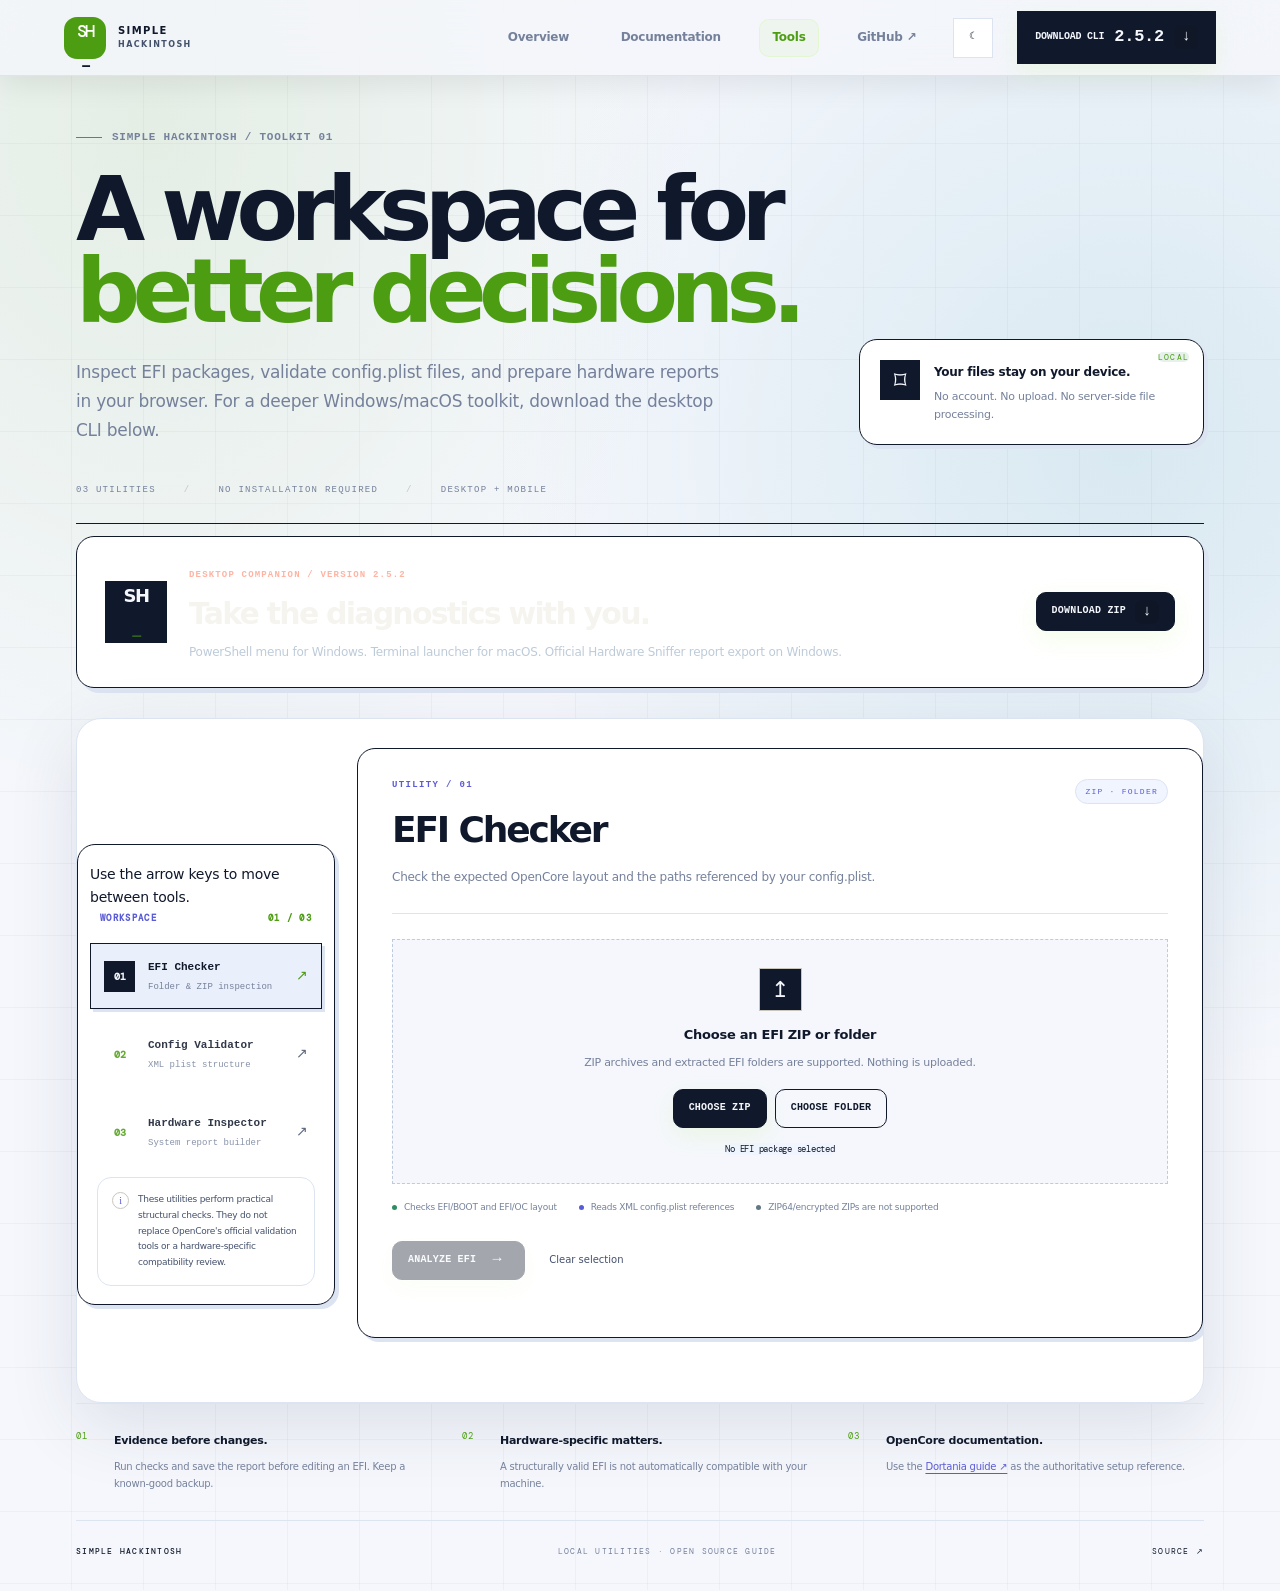
==== commit 772d0b89: "Refresh tools page button stylesheet cache version" ====
--- a/site/tools.html
+++ b/site/tools.html
@@ -13,7 +13,7 @@
     document.documentElement.dataset.theme = saved === "light" || saved === "dark" ? saved : (light ? "light" : "dark");
   } catch (error) { document.documentElement.dataset.theme = "dark"; }
 </script>
-<link rel="stylesheet" href="tools.css?v=studio-20261110"><link rel="stylesheet" href="studio.css?v=2"><script defer src="tools.js"></script><script defer src="release.js?v=1"></script>
+<link rel="stylesheet" href="tools.css?v=studio-20261114"><link rel="stylesheet" href="studio.css?v=2"><script defer src="tools.js"></script><script defer src="release.js?v=1"></script>
 </head>
 <body>
 <a id="legacy-release-fallback" hidden href="https://github.com/Zevri1/Simple-Hackintosh/releases/download/v2.5.2/Simple-Hackintosh-CLI-v2.5.2.zip">Fallback CLI v2.5.2</a>
--- a/site/tools.css
+++ b/site/tools.css
@@ -185,3 +185,47 @@
   .header-download { display:none; }
   .tools-theme-toggle { margin-left:auto; }
 }
+
+
+/* ── Link action system: consistent with the main site's hub-style CTAs ── */
+.top-links a{
+  height:auto;min-height:38px;padding:0 12px;border:1px solid transparent;border-radius:10px;
+  transition:background .18s ease,border-color .18s ease,color .18s ease,transform .18s ease;
+}
+.top-links a:hover{
+  background:var(--panel-2);border-color:var(--line);color:var(--text);transform:translateY(-1px);
+}
+.top-links a.active{
+  background:rgba(184,243,107,.09);border-color:rgba(184,243,107,.22);color:var(--accent);
+}
+.top-links a.active:after{display:none}
+.header-download,.action-button.primary{
+  position:relative;overflow:hidden;border:1px solid var(--accent);border-radius:10px;
+  background:linear-gradient(135deg,var(--accent),#8dbd45);color:#14200b;
+  box-shadow:0 8px 22px rgba(184,243,107,.15);
+  transition:transform .2s ease,box-shadow .2s ease,filter .2s ease;
+}
+.header-download:hover,.action-button.primary:hover{
+  background:linear-gradient(135deg,#d0ff91,var(--accent));color:#14200b;
+  border-color:#d0ff91;transform:translateY(-2px);box-shadow:0 12px 28px rgba(184,243,107,.22);
+}
+.header-download span:last-child,.action-button.primary span{
+  display:grid;place-items:center;min-width:24px;height:24px;border-radius:7px;
+  background:rgba(15,25,10,.11);font-size:15px;
+}
+.action-button.secondary,.file-picker,.download-button{
+  border-radius:10px;min-height:39px;border-color:var(--line2);
+  transition:background .18s ease,border-color .18s ease,color .18s ease,transform .18s ease;
+}
+.action-button.secondary:hover,.file-picker:hover,.download-button:hover{
+  background:var(--panel);border-color:var(--accent);color:var(--text);transform:translateY(-1px);
+}
+.top-links a:focus-visible,.header-download:focus-visible,.action-button:focus-visible,.file-picker:focus-visible,.download-button:focus-visible{
+  outline:3px solid rgba(184,243,107,.72);outline-offset:3px;
+}
+@media(max-width:700px){
+  .top-links a{min-height:34px;padding:0 5px;border:0;border-radius:6px}
+}
+@media(prefers-reduced-motion:reduce){
+  .top-links a,.header-download,.action-button,.file-picker,.download-button{transition:none!important}
+}
--- a/site/studio.css
+++ b/site/studio.css
@@ -179,3 +179,305 @@
  .chapter-card{min-height:190px}
  .site-footer{align-items:flex-start;flex-direction:column}
 }
+
+/* Homepage rebuilt from the HakiOS poster/landing composition (not a font-only skin). */
+.sh-wide{max-width:1200px;margin:0 auto;padding-inline:20px}
+.sh-poster{position:relative;margin-top:44px;border:3px solid var(--text);padding:56px 48px 40px;background:color-mix(in srgb,var(--panel) 55%,transparent)}
+.sh-poster:before,.sh-poster:after{content:"";position:absolute;width:26px;height:26px;background:linear-gradient(var(--text),var(--text)) center/100% 1.5px no-repeat,linear-gradient(var(--text),var(--text)) center/1.5px 100% no-repeat}
+.sh-poster:before{left:-30px;top:-30px}.sh-poster:after{right:-30px;bottom:-30px}
+.sh-stamp{position:absolute;top:-17px;left:36px;background:var(--text);color:var(--bg);font-family:var(--mono);font-weight:700;font-size:13px;letter-spacing:.06em;padding:6px 14px;transform:rotate(-1.2deg)}
+.sh-poster-meta{display:flex;justify-content:space-between;gap:16px;flex-wrap:wrap;font-family:var(--mono);font-size:12px;color:var(--muted);margin:0 0 22px}
+.sh-title{font-size:clamp(65px,13.8vw,164px)!important;font-weight:900!important;letter-spacing:-.075em!important;line-height:.82!important;margin:0 0 26px!important;display:flex;align-items:flex-end;flex-wrap:wrap}
+.sh-dot{display:inline-block;width:.17em;height:.17em;border-radius:50%;background:var(--accent);margin-left:.03em;margin-bottom:.03em}
+.sh-lead{font-size:clamp(17px,2.1vw,21px);color:var(--soft);margin:0 0 30px;max-width:760px}
+.sh-links{display:flex;flex-wrap:wrap;align-items:center;gap:10px 22px;margin:0 0 6px}
+.sh-btn{display:inline-flex;align-items:center;gap:8px;background:var(--text);color:var(--bg)!important;text-decoration:none!important;font-weight:700;padding:12px 20px;border-radius:2px;box-shadow:5px 5px 0 var(--line);transition:transform .12s,box-shadow .12s}
+.sh-btn:hover{background:var(--accent);color:#fff!important;transform:translate(-2px,-2px);box-shadow:7px 7px 0 var(--line)}
+.sh-btn.sh-ghost{background:none;color:var(--text)!important;border:2px solid var(--text);box-shadow:none}
+.sh-btn.sh-ghost:hover{border-color:var(--accent);color:var(--accent)!important;background:none;transform:none}
+.sh-text-link{text-decoration:underline!important;text-underline-offset:4px}
+.sh-meta{font-family:var(--mono);font-size:13px;color:var(--muted);margin:18px 0 0}
+.sh-seal{position:absolute;right:30px;bottom:26px;width:118px;height:118px;color:var(--text);animation:sh-turn 30s linear infinite}
+@keyframes sh-turn{to{transform:rotate(360deg)}}
+.sh-ticker{overflow:hidden;border-block:1.5px solid var(--text);margin-top:40px;white-space:nowrap;font-family:var(--mono);font-size:13px;color:var(--accent-2)}
+.sh-ticker span{display:inline-block;padding:9px 0;animation:sh-tick 60s linear infinite}
+@keyframes sh-tick{to{transform:translateX(-50%)}}
+.sh-home-links{display:grid;grid-template-columns:repeat(4,1fr);margin-top:52px;margin-bottom:65px;border:2px solid var(--text);padding:0}
+.sh-home-links a{display:flex;flex-direction:column;gap:10px;padding:22px 20px 24px;text-decoration:none!important;border-right:1.5px solid var(--text);background:color-mix(in srgb,var(--panel) 50%,transparent)}
+.sh-home-links a:last-child{border-right:0}
+.sh-home-links a:hover{background:var(--panel)}
+.sh-home-links span{font-family:var(--mono);font-size:12px;color:var(--muted)}
+.sh-home-links strong{font-size:21px;font-weight:800;letter-spacing:-.03em}
+.sh-home-links b{font-family:var(--mono);font-weight:500;color:var(--accent)}
+.sh-footer{max-width:1200px;margin:0 auto;padding:24px 20px;border-top:1.5px solid var(--text);display:flex;justify-content:space-between;align-items:center;gap:20px;font-family:var(--mono);font-size:11px;color:var(--muted)}
+.sh-footer a{text-decoration:none}
+@media(max-width:760px){.sh-poster{padding:44px 20px 30px}.sh-seal{display:none}.sh-poster:before,.sh-poster:after{display:none}.sh-home-links{grid-template-columns:1fr 1fr}.sh-home-links a:nth-child(2){border-right:0}.sh-home-links a:nth-child(-n+2){border-bottom:1.5px solid var(--text)}.sh-footer{flex-wrap:wrap}}
+@media(max-width:520px){.sh-title{font-size:clamp(54px,16vw,82px)!important}.sh-poster-meta{flex-direction:column;gap:5px}.sh-links{align-items:stretch;flex-direction:column}.sh-btn{justify-content:center}.sh-home-links{grid-template-columns:1fr}.sh-home-links a{border-right:0!important;border-bottom:1.5px solid var(--text)}.sh-home-links a:last-child{border-bottom:0}}
+
+/* Signal Studio v4 — modern neon/gradient visual refresh */
+:root{--bg:#080b12;--bg-2:#0d1220;--panel:#111827;--panel-2:#151e30;--text:#f4f7ff;--soft:#b4bfd7;--muted:#7f8ba8;--line:#273249;--line-strong:#3b4b69;--accent:#a6ff5b;--accent-2:#64e7ff;--accent-ink:#07110a;--warm:#ffb86b;--grid:rgba(137,165,218,.055);--radius:18px;--shadow:0 24px 80px rgba(0,0,0,.38);--sans:Inter,ui-sans-serif,system-ui,-apple-system,"Segoe UI",sans-serif;color-scheme:dark}
+:root[data-theme=light]{--bg:#f5f7fc;--bg-2:#eaf0fb;--panel:#fff;--panel-2:#f0f5ff;--text:#10182b;--soft:#44516c;--muted:#75819b;--line:#dce4f2;--line-strong:#bdcbe2;--accent:#4d9d13;--accent-2:#087fa5;--accent-ink:#fff;--warm:#a75b16;--grid:rgba(42,72,120,.045);--shadow:0 22px 70px rgba(38,58,92,.12);color-scheme:light}
+html{background:var(--bg);scroll-padding-top:92px}
+body{background:radial-gradient(ellipse at 50% -22%,color-mix(in srgb,var(--accent-2) 15%,transparent),transparent 42rem),radial-gradient(ellipse at 100% 20%,color-mix(in srgb,var(--accent) 8%,transparent),transparent 34rem),var(--bg);font-family:var(--sans);letter-spacing:-.018em}
+body::before{opacity:.06}h1,h2,h3{letter-spacing:-.065em}
+.topbar{height:76px;padding-inline:clamp(18px,5vw,76px);background:color-mix(in srgb,var(--bg) 78%,transparent);backdrop-filter:blur(22px);border-bottom:1px solid var(--line);box-shadow:0 8px 30px rgba(0,0,0,.08)}
+.brand{gap:12px}.brand-symbol{width:42px;height:42px;border-radius:13px;background:linear-gradient(135deg,var(--accent),var(--accent-2));color:#07110a;box-shadow:0 0 28px color-mix(in srgb,var(--accent-2) 25%,transparent)}.brand-symbol svg{width:30px}
+.brand-copy b{font-size:13px;letter-spacing:.04em;font-weight:850}.brand-copy small{font-size:9px;letter-spacing:.2em;color:var(--muted)}
+.top-nav{gap:clamp(10px,1.5vw,22px)}.top-link{font-family:var(--sans);font-size:12px;font-weight:650;letter-spacing:0;text-transform:none;color:var(--soft)}.top-link.active{color:var(--accent)}.top-link.active::after{height:2px;border-radius:8px;background:var(--accent);box-shadow:0 0 12px var(--accent)}
+.top-download{border:1px solid color-mix(in srgb,var(--accent) 35%,var(--line));background:color-mix(in srgb,var(--accent) 12%,var(--panel));color:var(--accent);border-radius:999px;padding:10px 15px}.top-download:hover{background:var(--accent);color:var(--accent-ink);border-color:var(--accent);box-shadow:0 0 24px color-mix(in srgb,var(--accent) 25%,transparent)}
+.search-trigger,.icon-button,.mobile-menu-button{border-radius:12px;border:1px solid var(--line);background:var(--panel);color:var(--soft)}.search-trigger{height:38px;font-family:var(--sans);font-size:11px}.search-trigger kbd{border-radius:6px;background:var(--bg-2);border:1px solid var(--line);padding:3px 5px}.icon-button,.mobile-menu-button{width:38px;height:38px}
+.sh-wide{max-width:1320px;padding-inline:clamp(18px,4vw,56px)}
+.sh-poster{margin-top:clamp(24px,4vw,54px);padding:clamp(30px,5.5vw,78px) clamp(24px,5.5vw,76px) clamp(28px,4vw,56px);border:1px solid color-mix(in srgb,var(--accent-2) 30%,var(--line));border-radius:28px;background:linear-gradient(135deg,color-mix(in srgb,var(--panel) 94%,var(--accent-2) 6%),var(--panel) 58%,color-mix(in srgb,var(--panel) 88%,var(--accent) 12%));box-shadow:0 30px 90px rgba(0,0,0,.22),inset 0 1px 0 rgba(255,255,255,.05);overflow:hidden}
+.sh-poster:before{width:360px;height:360px;left:auto;right:-100px;top:-180px;background:radial-gradient(circle,color-mix(in srgb,var(--accent-2) 17%,transparent),transparent 70%);border:0;pointer-events:none}.sh-poster:after{width:320px;height:320px;right:-100px;bottom:-180px;background:radial-gradient(circle,color-mix(in srgb,var(--accent) 11%,transparent),transparent 70%);border:0;pointer-events:none}
+.sh-stamp{top:22px;left:auto;right:28px;background:color-mix(in srgb,var(--accent-2) 12%,var(--panel));color:var(--accent-2);border:1px solid color-mix(in srgb,var(--accent-2) 35%,var(--line));border-radius:999px;padding:7px 13px;font-size:10px;letter-spacing:.13em;transform:none}
+.sh-poster-meta{font-size:10px;letter-spacing:.12em;color:var(--muted);margin-bottom:clamp(32px,5vw,62px)}
+.sh-title{font-size:clamp(66px,12vw,156px)!important;line-height:.88!important;letter-spacing:-.095em!important;max-width:1100px;font-weight:900!important;background:linear-gradient(100deg,var(--text) 5%,var(--text) 46%,var(--accent-2) 80%,var(--accent));background-clip:text;-webkit-background-clip:text;color:transparent}
+.sh-dot{background:var(--accent);box-shadow:0 0 32px color-mix(in srgb,var(--accent) 55%,transparent)}
+.sh-lead{max-width:680px;font-size:clamp(16px,2vw,21px);line-height:1.65;color:var(--soft);margin:30px 0 32px}.sh-links{gap:12px 16px;position:relative;z-index:2}
+.sh-btn{border-radius:13px;padding:14px 22px;background:var(--accent);color:var(--accent-ink)!important;box-shadow:0 7px 25px color-mix(in srgb,var(--accent) 20%,transparent);font-size:13px;font-weight:800}.sh-btn:hover{background:var(--accent-2);color:#061019!important;box-shadow:0 10px 34px color-mix(in srgb,var(--accent-2) 28%,transparent);transform:translateY(-2px)}
+.sh-btn.sh-ghost{background:var(--panel);border:1px solid var(--line-strong);color:var(--text)!important;border-radius:13px}.sh-btn.sh-ghost:hover{border-color:var(--accent-2);background:color-mix(in srgb,var(--accent-2) 8%,var(--panel));color:var(--accent-2)!important;transform:translateY(-2px)}
+.sh-text-link{font-size:12px;color:var(--soft);text-decoration-color:var(--line-strong)!important}.sh-text-link:hover{color:var(--accent-2)}
+.sh-meta{font-size:10px;letter-spacing:.12em;margin-top:28px;color:var(--muted)}.sh-seal{right:clamp(20px,4vw,52px);bottom:clamp(20px,4vw,52px);width:clamp(72px,9vw,112px);color:var(--accent-2);opacity:.85}.sh-seal circle:last-child{fill:var(--accent)}
+.sh-ticker{border-block:1px solid var(--line);margin-top:26px;color:var(--accent-2);font-size:10px;letter-spacing:.16em}.sh-ticker span{padding:12px 0}
+.sh-home-links{margin-top:clamp(28px,5vw,62px);margin-bottom:clamp(48px,8vw,100px);gap:14px;border:0}
+.sh-home-links a{position:relative;min-height:150px;padding:24px;border:1px solid var(--line)!important;border-radius:18px;background:linear-gradient(145deg,var(--panel),color-mix(in srgb,var(--panel) 88%,var(--accent-2) 12%));box-shadow:0 12px 36px rgba(0,0,0,.12);transition:transform .22s,border-color .22s,box-shadow .22s}
+.sh-home-links a:last-child{border-right:1px solid var(--line)}.sh-home-links a:hover{background:var(--panel);border-color:color-mix(in srgb,var(--accent-2) 55%,var(--line))!important;transform:translateY(-4px);box-shadow:0 20px 45px rgba(0,0,0,.2),0 0 0 1px color-mix(in srgb,var(--accent-2) 12%,transparent)}
+.sh-home-links span{font-size:10px;color:var(--accent-2);letter-spacing:.12em}.sh-home-links strong{font-size:clamp(17px,2vw,22px);letter-spacing:-.04em}.sh-home-links b{font-size:20px;color:var(--accent);margin-top:auto}
+.sh-footer{max-width:1320px;border-top:1px solid var(--line);font-size:10px;letter-spacing:.08em;padding:26px clamp(18px,4vw,56px);color:var(--muted)}.sh-footer a{color:var(--soft)}.sh-footer a:hover{color:var(--accent)}
+.docs-toolbar{background:color-mix(in srgb,var(--bg) 85%,transparent);backdrop-filter:blur(18px)}.docs-sidebar{background:var(--bg-2);border-color:var(--line)}
+.doc-article,.doc-toc,.docs-sidebar,.tool-rail,.tool-stage,.privacy-card,.tool-download-banner{border-radius:18px}.doc-article{background:var(--panel);border:1px solid var(--line);box-shadow:var(--shadow)}.doc-article pre{border-radius:12px;background:var(--bg-2);border-color:var(--line)}
+.search-dialog{background:var(--panel);border:1px solid var(--line-strong);border-radius:22px;box-shadow:0 30px 100px rgba(0,0,0,.5)}.search-dialog input{border-radius:12px;background:var(--bg-2)}
+@media(max-width:850px){.topbar{height:68px}.top-nav{top:68px;border:1px solid var(--line);border-radius:16px;background:var(--panel);box-shadow:var(--shadow);padding:14px}.top-link{border-radius:10px}.top-link:hover{background:var(--panel-2)}.sh-poster{padding-top:62px}.sh-stamp{top:18px;left:22px;right:auto}.sh-home-links{grid-template-columns:repeat(2,minmax(0,1fr))}}
+@media(max-width:560px){.sh-poster{border-radius:20px;padding:56px 22px 28px}.sh-title{font-size:clamp(55px,15.5vw,86px)!important}.sh-poster-meta{gap:7px}.sh-lead{margin:22px 0 26px}.sh-links{display:flex;flex-direction:column;align-items:stretch}.sh-btn{justify-content:center}.sh-home-links{grid-template-columns:1fr;gap:10px}.sh-home-links a{min-height:120px}.sh-footer{gap:12px}}
+@media(prefers-reduced-motion:reduce){.sh-seal,.sh-ticker span{animation:none!important}}
+
+
+/* ── Signal Studio v5: cinematic layer ── */
+:root{--signal-glow:color-mix(in srgb,var(--accent-2) 32%,transparent)}
+body{background-image:radial-gradient(ellipse at 12% 8%,color-mix(in srgb,var(--accent) 10%,transparent),transparent 34rem),radial-gradient(ellipse at 88% 28%,color-mix(in srgb,var(--accent-2) 12%,transparent),transparent 40rem),linear-gradient(var(--grid) 1px,transparent 1px),linear-gradient(90deg,var(--grid) 1px,transparent 1px);background-size:auto,auto,72px 72px,72px 72px;background-position:center,center,-1px -1px,-1px -1px}
+.topbar{position:sticky;top:0;z-index:30}
+.brand-symbol{position:relative;overflow:hidden}.brand-symbol:after{content:"";position:absolute;inset:-70%;background:linear-gradient(110deg,transparent 35%,rgba(255,255,255,.48) 50%,transparent 65%);transform:translateX(-70%);animation:sh-sheen 7s ease-in-out infinite}
+.sh-poster{position:relative;isolation:isolate;min-height:clamp(540px,60vw,700px);display:flex;flex-direction:column;justify-content:center;border-radius:30px;background:linear-gradient(120deg,color-mix(in srgb,var(--panel) 96%,var(--accent-2) 4%),color-mix(in srgb,var(--panel) 92%,var(--accent) 8%));}
+.sh-poster:before{content:"";position:absolute;z-index:-1;width:min(48vw,580px);height:min(48vw,580px);right:-7%;top:50%;transform:translateY(-50%);border:1px solid color-mix(in srgb,var(--accent-2) 22%,transparent);border-radius:50%;background:radial-gradient(circle at 48% 48%,color-mix(in srgb,var(--accent-2) 15%,transparent),transparent 62%);box-shadow:0 0 0 34px color-mix(in srgb,var(--accent-2) 3%,transparent),0 0 0 68px color-mix(in srgb,var(--accent) 3%,transparent),inset 0 0 90px color-mix(in srgb,var(--accent-2) 8%,transparent);animation:sh-orbit 26s linear infinite}
+.sh-poster:after{content:"SYSTEM STATUS   /   READY";position:absolute;right:clamp(26px,5vw,72px);bottom:clamp(34px,5vw,68px);width:220px;padding:17px 18px 17px 42px;border:1px solid color-mix(in srgb,var(--accent) 34%,var(--line));border-radius:13px;background:linear-gradient(145deg,color-mix(in srgb,var(--panel) 94%,var(--accent) 6%),color-mix(in srgb,var(--bg-2) 88%,transparent));box-shadow:0 18px 50px rgba(0,0,0,.24),inset 0 1px rgba(255,255,255,.07);font:700 9px/1.5 var(--mono);letter-spacing:.14em;color:var(--soft);text-align:left}
+.sh-poster-meta,.sh-title,.sh-lead,.sh-links,.sh-meta{position:relative;z-index:2}
+.sh-poster-meta{gap:14px}
+.sh-title{max-width:980px;font-size:clamp(64px,10.5vw,142px)!important;text-shadow:0 12px 55px rgba(0,0,0,.12)}
+.sh-lead{max-width:590px}
+.sh-seal{display:none}
+.sh-meta{display:flex;align-items:center;gap:12px}
+.sh-meta:before{content:"";width:7px;height:7px;flex:0 0 7px;border-radius:50%;background:var(--accent);box-shadow:0 0 14px var(--accent);animation:sh-pulse 2s ease-in-out infinite}
+.sh-ticker{overflow:hidden;white-space:nowrap;mask-image:linear-gradient(90deg,transparent,#000 7%,#000 93%,transparent)}
+.sh-ticker span{display:inline-block;min-width:max-content;animation:sh-marquee 44s linear infinite}
+.sh-home-links a{overflow:hidden;isolation:isolate}
+.sh-home-links a:before{content:"";position:absolute;z-index:-1;inset:0;background:radial-gradient(circle at 100% 0%,color-mix(in srgb,var(--accent-2) 16%,transparent),transparent 58%);opacity:.7;transition:opacity .25s}
+.sh-home-links a:after{content:"";position:absolute;left:24px;right:24px;bottom:0;height:2px;background:linear-gradient(90deg,var(--accent),var(--accent-2));transform:scaleX(0);transform-origin:left;transition:transform .3s}
+.sh-home-links a:hover:before{opacity:1}.sh-home-links a:hover:after{transform:scaleX(1)}
+.top-link,.sh-btn,.icon-button,.search-trigger{transition:all .22s cubic-bezier(.2,.75,.25,1)}
+.doc-article{backdrop-filter:blur(12px)}
+@keyframes sh-orbit{to{transform:translateY(-50%) rotate(360deg)}}
+@keyframes sh-pulse{0%,100%{opacity:1;box-shadow:0 0 14px var(--accent)}50%{opacity:.45;box-shadow:0 0 3px var(--accent)}}
+@keyframes sh-marquee{to{transform:translateX(-50%)}}
+@keyframes sh-sheen{0%,72%,100%{transform:translateX(-70%)}84%{transform:translateX(70%)}}
+@media(max-width:850px){.sh-poster{min-height:560px}.sh-poster:before{width:420px;height:420px;right:-220px;top:56%}.sh-poster:after{right:22px;bottom:24px;width:190px}.sh-title{max-width:100%}}
+@media(max-width:560px){.sh-poster{min-height:570px}.sh-poster:before{width:330px;height:330px;right:-210px;top:53%}.sh-poster:after{display:none}.sh-poster-meta{flex-wrap:wrap}.sh-title{font-size:clamp(52px,14vw,78px)!important}.sh-meta{max-width:260px;line-height:1.8}.sh-ticker span{animation-duration:55s}}
+@media(prefers-reduced-motion:reduce){.brand-symbol:after,.sh-poster:before,.sh-meta:before,.sh-ticker span{animation:none!important}.sh-home-links a:after{transition:none}}
+
+
+/* ── Signal Studio v6: real CSS 3D scene + project overview ── */
+.sh-poster{
+  display:grid;grid-template-columns:minmax(0,1.12fr) minmax(300px,.88fr);
+  align-items:center;gap:clamp(18px,3vw,42px);min-height:650px;overflow:hidden;
+}
+.sh-poster:before,.sh-poster:after{content:none!important}
+.sh-hero-copy{position:relative;z-index:3;min-width:0}
+.sh-title{font-size:clamp(54px,7.2vw,100px)!important;line-height:.9!important;overflow-wrap:anywhere}
+.sh-lead{font-size:clamp(17px,1.7vw,21px);max-width:620px;margin-bottom:16px}
+.sh-description{max-width:610px;color:var(--soft);font-size:clamp(13px,1.1vw,15px);line-height:1.9;margin:0 0 24px}
+.sh-3d-stage{
+  position:relative;isolation:isolate;display:grid;place-items:center;min-width:0;
+  width:100%;height:460px;perspective:1050px;perspective-origin:50% 48%;
+  background:radial-gradient(ellipse at 50% 49%,color-mix(in srgb,var(--accent-2) 15%,transparent),transparent 62%);
+}
+.sh-3d-stage:before{
+  content:"";position:absolute;inset:9% 3%;border:1px solid color-mix(in srgb,var(--line-strong) 45%,transparent);
+  border-radius:50%;transform:rotateX(68deg) rotateZ(-18deg);opacity:.45;
+}
+.sh-stage-label{position:absolute;z-index:5;font:10px var(--mono);letter-spacing:.13em;color:var(--muted)}
+.sh-stage-label-top{top:12px;right:8px}
+.sh-3d-orbit{position:absolute;left:50%;top:47%;border:1px solid color-mix(in srgb,var(--accent-2) 55%,transparent);border-radius:50%;pointer-events:none}
+.sh-orbit-one{width:350px;height:178px;transform:translate(-50%,-50%) rotate(-29deg) rotateX(67deg);animation:sh-orbit-spin 18s linear infinite}
+.sh-orbit-two{width:310px;height:310px;transform:translate(-50%,-50%) rotateX(72deg) rotateZ(35deg);border-color:color-mix(in srgb,var(--accent) 38%,transparent);animation:sh-orbit-spin-reverse 25s linear infinite}
+.sh-orbit-three{width:255px;height:255px;transform:translate(-50%,-50%) rotateY(72deg) rotateZ(-32deg);border-style:dashed;opacity:.55;animation:sh-orbit-spin 32s linear infinite}
+.sh-chip-platform{
+  position:absolute;left:50%;top:65%;width:270px;height:110px;transform:translate(-50%,-50%) rotateX(68deg) rotateZ(-7deg);
+  border:1px solid color-mix(in srgb,var(--accent-2) 60%,var(--line));border-radius:20px;
+  background:linear-gradient(140deg,color-mix(in srgb,var(--panel) 70%,var(--accent-2) 30%),var(--bg-2));
+  box-shadow:0 0 0 12px color-mix(in srgb,var(--accent-2) 5%,transparent),0 28px 55px rgba(0,0,0,.22);
+}
+.sh-chip-float{position:absolute;left:50%;top:43%;width:180px;height:180px;transform:translate(-50%,-50%);transform-style:preserve-3d;animation:sh-chip-hover 5s ease-in-out infinite}
+.sh-chip-cube{
+  position:absolute;inset:0;width:180px;height:180px;transform-style:preserve-3d;
+  transform:rotateX(-24deg) rotateY(-34deg);animation:sh-cube-turn 19s linear infinite;
+}
+.sh-cube-face{
+  position:absolute;inset:0;display:flex;flex-direction:column;align-items:center;justify-content:center;gap:7px;
+  border:1.5px solid color-mix(in srgb,var(--accent-2) 72%,var(--text));
+  border-radius:17px;background:linear-gradient(145deg,color-mix(in srgb,var(--panel) 86%,var(--accent-2) 14%),color-mix(in srgb,var(--bg-2) 90%,var(--accent) 10%));
+  color:var(--text);box-shadow:inset 0 0 34px color-mix(in srgb,var(--accent-2) 14%,transparent),0 0 24px color-mix(in srgb,var(--accent-2) 14%,transparent);
+  backface-visibility:hidden;overflow:hidden;
+}
+.sh-cube-face:after{content:"";position:absolute;inset:9px;border:1px solid color-mix(in srgb,var(--line-strong) 45%,transparent);border-radius:10px;pointer-events:none}
+.sh-cube-face small{font:8px var(--mono);letter-spacing:.1em;color:var(--muted)}
+.sh-cube-face strong{font:900 67px/1 var(--sans);letter-spacing:-.1em;color:var(--accent);text-shadow:0 7px 28px color-mix(in srgb,var(--accent) 30%,transparent)}
+.sh-cube-face b{font:700 10px var(--mono);letter-spacing:.09em}
+.sh-cube-face i{font:8px var(--mono);letter-spacing:.22em;color:var(--accent-2);font-style:normal}
+.sh-face-front{transform:translateZ(90px)}
+.sh-face-back{transform:rotateY(180deg) translateZ(90px);background:linear-gradient(145deg,var(--panel-2),var(--bg-2))}
+.sh-face-right{transform:rotateY(90deg) translateZ(90px)}
+.sh-face-left{transform:rotateY(-90deg) translateZ(90px)}
+.sh-face-top{transform:rotateX(90deg) translateZ(90px);background:linear-gradient(145deg,color-mix(in srgb,var(--accent-2) 35%,var(--panel)),var(--panel-2))}
+.sh-face-bottom{transform:rotateX(-90deg) translateZ(90px);background:linear-gradient(145deg,var(--bg-2),var(--panel))}
+.sh-face-top b{font-size:13px;color:var(--accent)}
+.sh-circuit-mark{width:70px;height:70px;border:1px solid var(--accent-2);border-radius:12px;background:linear-gradient(90deg,transparent 47%,var(--accent-2) 48%,var(--accent-2) 52%,transparent 53%),linear-gradient(transparent 47%,var(--accent-2) 48%,var(--accent-2) 52%,transparent 53%);box-shadow:inset 0 0 0 13px var(--panel),0 0 0 5px color-mix(in srgb,var(--accent) 14%,transparent)}
+.sh-chip-callout{position:absolute;z-index:6;display:flex;align-items:center;gap:8px;padding:8px 10px;border:1px solid var(--line);background:color-mix(in srgb,var(--panel) 88%,transparent);backdrop-filter:blur(10px);font:9px var(--mono);letter-spacing:.07em;color:var(--soft);box-shadow:0 8px 25px rgba(0,0,0,.13)}
+.sh-chip-callout i{width:6px;height:6px;border-radius:50%;background:var(--accent);box-shadow:0 0 10px var(--accent)}
+.sh-callout-a{top:23%;left:0}.sh-callout-b{right:0;bottom:23%}
+.sh-stage-footer{position:absolute;left:3%;right:3%;bottom:9px;display:flex;justify-content:space-between;gap:8px;font:8px var(--mono);letter-spacing:.08em;color:var(--muted)}
+.sh-about{display:grid;grid-template-columns:minmax(230px,.8fr) minmax(0,1.2fr);gap:clamp(24px,5vw,64px);align-items:start;margin-top:clamp(55px,7vw,88px)}
+.sh-about-kicker{font:10px var(--mono);letter-spacing:.12em;color:var(--accent-2);margin:0 0 18px}
+.sh-about-heading h2{font-size:clamp(32px,4.5vw,56px);line-height:.98;letter-spacing:-.07em;margin:0 0 18px}
+.sh-about-heading h2 em{font-style:normal;color:var(--accent)}
+.sh-about-heading>p:last-child{font-size:14px;line-height:1.9;color:var(--soft);margin:0}
+.sh-about-grid{display:grid;grid-template-columns:repeat(3,minmax(0,1fr));gap:12px}
+.sh-about-card{min-height:205px;padding:20px 17px;border:1px solid var(--line);background:linear-gradient(150deg,var(--panel),color-mix(in srgb,var(--panel) 90%,var(--accent-2) 10%));box-shadow:0 12px 34px rgba(0,0,0,.09)}
+.sh-about-card>span{font:9px var(--mono);letter-spacing:.08em;color:var(--accent-2)}
+.sh-about-card h3{font-size:19px;letter-spacing:-.045em;line-height:1.1;margin:20px 0 10px}
+.sh-about-card p{font-size:12px;line-height:1.8;color:var(--muted);margin:0}
+.sh-home-links{margin-top:clamp(50px,7vw,86px)}
+@keyframes sh-cube-turn{0%{transform:rotateX(-24deg) rotateY(-34deg)}50%{transform:rotateX(336deg) rotateY(146deg)}100%{transform:rotateX(696deg) rotateY(326deg)}}
+@keyframes sh-chip-hover{0%,100%{transform:translate(-50%,-50%) translateY(0)}50%{transform:translate(-50%,-50%) translateY(-13px)}}
+@keyframes sh-orbit-spin{to{rotate:360deg}}
+@keyframes sh-orbit-spin-reverse{to{rotate:-360deg}}
+@media(max-width:980px){
+  .sh-poster{grid-template-columns:1fr;min-height:auto;gap:8px;padding:62px clamp(24px,5vw,48px) 30px}
+  .sh-hero-copy{max-width:760px}.sh-title{font-size:clamp(58px,10vw,105px)!important}
+  .sh-3d-stage{height:390px;max-width:560px;margin-inline:auto}
+  .sh-about{grid-template-columns:1fr;gap:24px}.sh-about-grid{grid-template-columns:repeat(3,minmax(0,1fr))}
+}
+@media(max-width:600px){
+  .sh-wide{padding-inline:14px}.sh-poster{margin-top:34px;padding:54px 18px 22px;min-height:0}
+  .sh-stamp{left:18px;font-size:10px}.sh-poster-meta{font-size:9px;gap:8px}
+  .sh-title{font-size:clamp(48px,13vw,75px)!important;margin-bottom:18px!important}
+  .sh-description{font-size:13px;line-height:1.8}
+  .sh-3d-stage{height:320px;margin-top:4px;transform:scale(.96);transform-origin:top center}
+  .sh-chip-float{transform:translate(-50%,-50%) scale(.82)}
+  .sh-orbit-one{width:290px;height:150px}.sh-orbit-two{width:255px;height:255px}.sh-orbit-three{width:215px;height:215px}
+  .sh-chip-platform{width:225px;height:90px}
+  .sh-callout-a{left:-5px}.sh-callout-b{right:-5px}
+  .sh-stage-footer{font-size:7px}
+  .sh-about{margin-top:44px}.sh-about-grid{grid-template-columns:1fr;gap:10px}
+  .sh-about-card{min-height:0;padding:18px}.sh-about-card h3{margin:12px 0 7px}
+}
+@media(prefers-reduced-motion:reduce){
+  .sh-chip-float,.sh-chip-cube,.sh-orbit-one,.sh-orbit-two,.sh-orbit-three{animation:none!important}
+  .sh-chip-cube{transform:rotateX(-24deg) rotateY(-34deg)}
+}
+
+
+/* ── Signal Studio v7: hub-style navigation and link actions ── */
+/* Inspired by the reference site's clear navigation / primary CTA / resource-card hierarchy. */
+.top-nav .top-link{
+  min-height:38px;padding:0 12px;border:1px solid transparent;border-radius:11px;
+  display:inline-flex;align-items:center;gap:6px;
+  transition:background .18s ease,border-color .18s ease,color .18s ease,transform .18s ease,box-shadow .18s ease;
+}
+.top-nav .top-link:hover{
+  background:var(--panel-2);border-color:var(--line);color:var(--text);transform:translateY(-1px);
+}
+.top-nav .top-link.active{
+  background:color-mix(in srgb,var(--accent) 9%,var(--panel));
+  border-color:color-mix(in srgb,var(--accent) 28%,var(--line));color:var(--accent);
+}
+.top-nav .top-link.active:after{display:none}
+.top-nav .top-download{
+  min-height:40px;padding:0 15px;border:1px solid var(--accent);
+  border-radius:11px;background:linear-gradient(135deg,var(--accent),color-mix(in srgb,var(--accent) 78%,#8e211a));
+  color:#fff!important;font-weight:800;box-shadow:0 8px 22px color-mix(in srgb,var(--accent) 20%,transparent);
+}
+.top-nav .top-download:hover{
+  background:linear-gradient(135deg,color-mix(in srgb,var(--accent) 86%,#fff),var(--accent));
+  border-color:var(--accent);color:#fff;box-shadow:0 11px 26px color-mix(in srgb,var(--accent) 28%,transparent);transform:translateY(-2px);
+}
+.sh-btn{
+  position:relative;overflow:hidden;min-height:46px;padding:12px 18px;border:1px solid var(--accent);
+  border-radius:12px;background:linear-gradient(135deg,var(--accent),color-mix(in srgb,var(--accent) 76%,#7b1d16));
+  color:#fff!important;box-shadow:0 9px 22px color-mix(in srgb,var(--accent) 20%,transparent);
+  transition:transform .2s ease,box-shadow .2s ease,filter .2s ease;
+}
+.sh-btn:before{
+  content:"";position:absolute;inset:0;pointer-events:none;
+  background:linear-gradient(112deg,transparent 28%,rgba(255,255,255,.18) 48%,transparent 68%);
+  transform:translateX(-125%);transition:transform .55s ease;
+}
+.sh-btn:hover{
+  background:linear-gradient(135deg,color-mix(in srgb,var(--accent) 86%,#fff),var(--accent));
+  color:#fff!important;transform:translateY(-3px);box-shadow:0 14px 28px color-mix(in srgb,var(--accent) 27%,transparent);
+}
+.sh-btn:hover:before{transform:translateX(125%)}
+.sh-btn.sh-ghost{
+  border:1px solid var(--line-strong);border-radius:12px;background:var(--panel);
+  color:var(--text)!important;box-shadow:0 5px 14px rgba(0,0,0,.07);
+}
+.sh-btn.sh-ghost:before{display:none}
+.sh-btn.sh-ghost:hover{
+  background:var(--panel-2);border-color:var(--accent);color:var(--accent)!important;
+  transform:translateY(-2px);box-shadow:0 9px 19px rgba(0,0,0,.1);
+}
+.sh-text-link[data-release-download]{
+  display:inline-flex;align-items:center;gap:10px;min-height:42px;padding:9px 13px;
+  border:1px solid var(--line);border-radius:11px;background:color-mix(in srgb,var(--panel) 92%,transparent);
+  color:var(--soft);font:700 10px/1.2 var(--mono);text-decoration:none!important;
+  transition:background .18s ease,border-color .18s ease,color .18s ease,transform .18s ease;
+}
+.sh-text-link[data-release-download]:after{
+  content:"↗";display:grid;place-items:center;width:24px;height:24px;border-radius:7px;
+  background:var(--panel-2);color:var(--accent);font-size:13px;
+}
+.sh-text-link[data-release-download]:hover{
+  background:var(--panel-2);border-color:var(--accent);color:var(--accent);transform:translateY(-2px);
+}
+.sh-home-links a{
+  border:1px solid var(--line)!important;border-radius:15px!important;
+  background:linear-gradient(145deg,var(--panel),color-mix(in srgb,var(--panel) 92%,var(--accent-2) 8%))!important;
+  box-shadow:0 9px 24px rgba(0,0,0,.08);transition:transform .2s ease,border-color .2s ease,box-shadow .2s ease;
+}
+.sh-home-links a:hover{
+  transform:translateY(-4px);border-color:color-mix(in srgb,var(--accent) 50%,var(--line))!important;
+  box-shadow:0 15px 30px rgba(0,0,0,.14),0 0 0 1px color-mix(in srgb,var(--accent) 10%,transparent);
+}
+.sh-home-links a:after{content:none!important}
+.sh-home-links b{
+  display:grid;place-items:center;width:34px;height:34px;border-radius:10px;
+  margin-top:auto;background:var(--panel-2);color:var(--accent);
+  transition:background .18s ease,color .18s ease,transform .18s ease;
+}
+.sh-home-links a:hover b{background:var(--accent);color:#fff;transform:translateX(2px)}
+.back-home,.toc-help a,.docs-footer a{
+  transition:color .18s ease,background .18s ease,border-color .18s ease;
+}
+a:focus-visible,button:focus-visible{
+  outline:3px solid color-mix(in srgb,var(--accent) 72%,#fff);outline-offset:3px;
+}
+@media(max-width:850px){
+  .top-nav .top-link{min-height:40px;padding:9px 12px;width:100%;justify-content:flex-start}
+  .top-nav .top-download{justify-content:center}
+}
+@media(max-width:560px){
+  .sh-links{gap:10px}
+  .sh-text-link[data-release-download]{justify-content:center}
+}
+@media(prefers-reduced-motion:reduce){
+  .top-nav .top-link,.sh-btn,.sh-text-link[data-release-download],.sh-home-links a,.sh-home-links b{transition:none!important}
+  .sh-btn:before{display:none}
+}
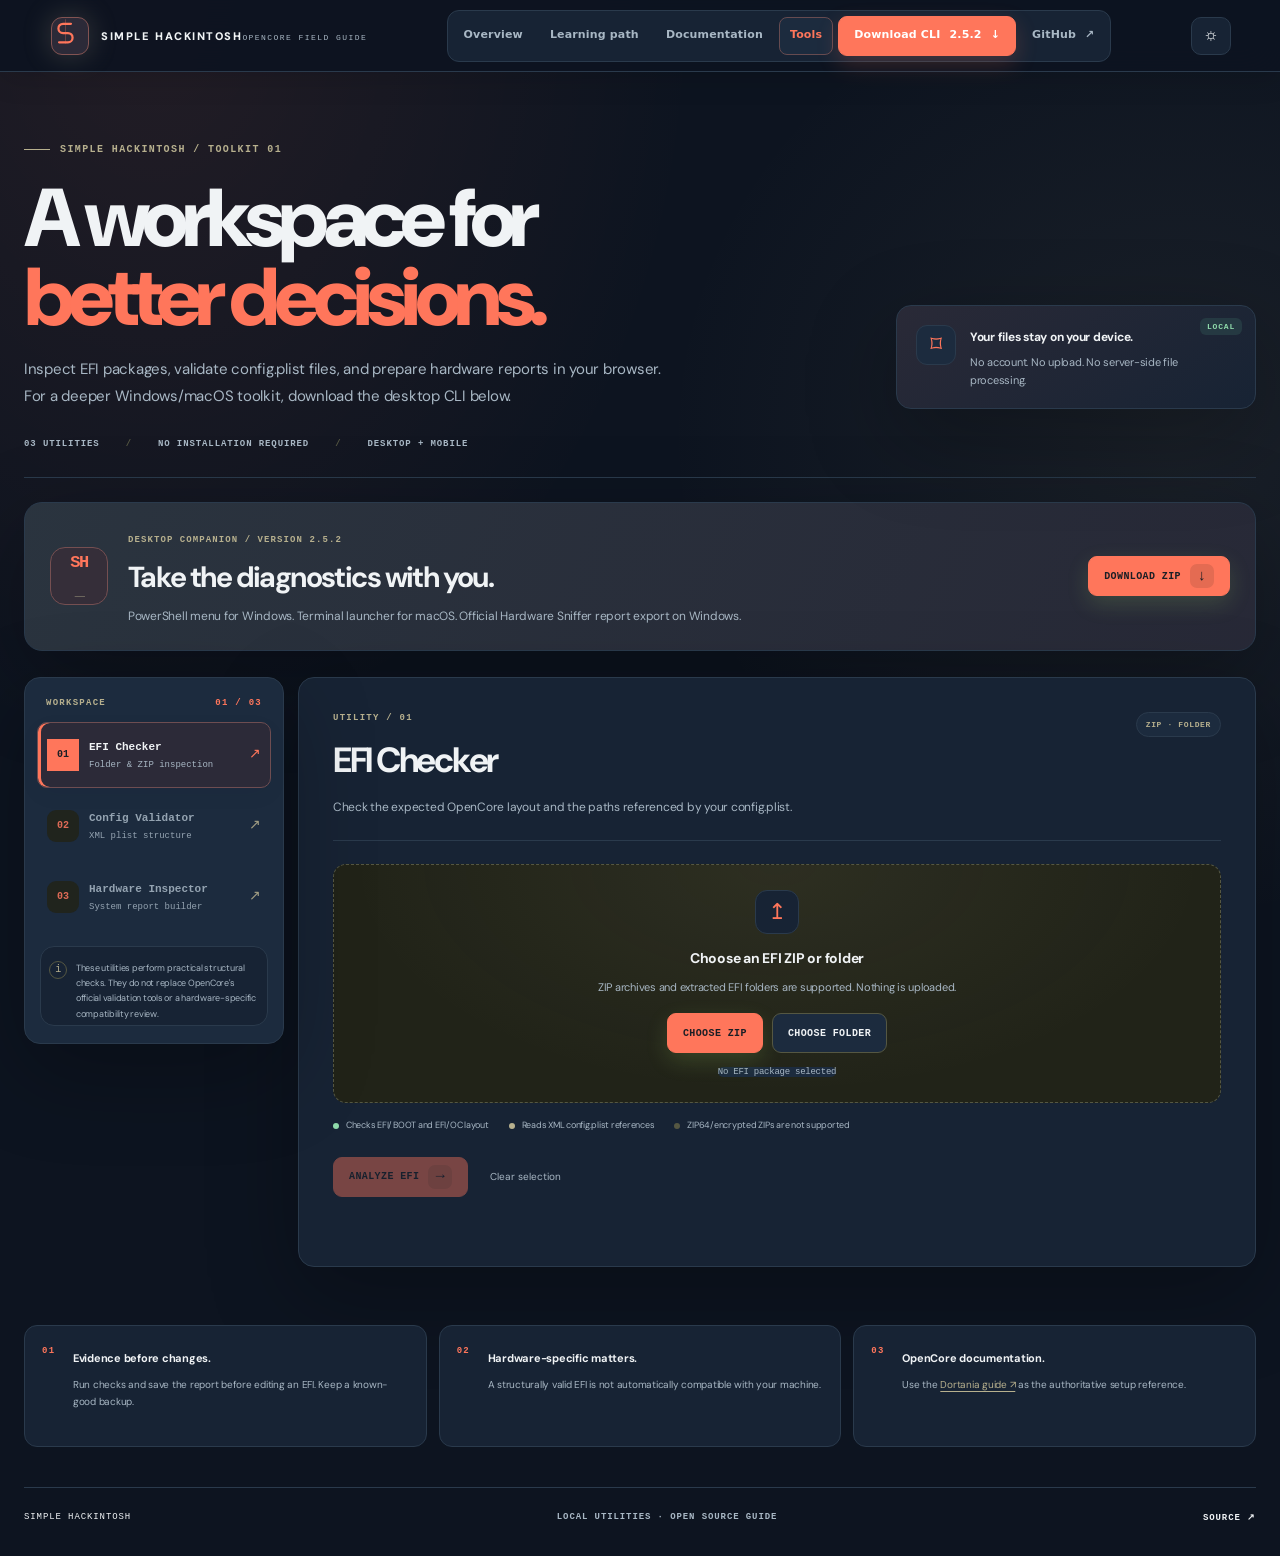
==== commit a41c1c83: "Unify Tools workspace design and repair local inspection flows" ====
--- a/site/tools.html
+++ b/site/tools.html
@@ -9,21 +9,33 @@
 <script>
   try {
     const saved = localStorage.getItem("simple-hackintosh-theme");
-    const light = window.matchMedia && window.matchMedia("(prefers-color-scheme: light)").matches;
-    document.documentElement.dataset.theme = saved === "light" || saved === "dark" ? saved : (light ? "light" : "dark");
+    document.documentElement.dataset.theme = saved === "light" ? "light" : "dark";
   } catch (error) { document.documentElement.dataset.theme = "dark"; }
 </script>
-<link rel="stylesheet" href="tools.css?v=studio-20261114"><link rel="stylesheet" href="studio.css?v=2"><script defer src="tools.js"></script><script defer src="release.js?v=1"></script>
+<link rel="stylesheet" href="studio.css?v=10"><link rel="stylesheet" href="tools.css?v=3"><script defer src="tools.js?v=2"></script><script defer src="release.js?v=2"></script>
 </head>
-<body>
+<body class="tools-page">
 <a id="legacy-release-fallback" hidden href="https://github.com/Zevri1/Simple-Hackintosh/releases/download/v2.5.2/Simple-Hackintosh-CLI-v2.5.2.zip">Fallback CLI v2.5.2</a>
 <a class="tools-skip-link" href="#main-content">Skip to content</a>
 <header class="topbar">
-<a class="brand" href="index.html"><span class="brand-mark">SH<span>_</span></span><span class="brand-name">SIMPLE<span>HACKINTOSH</span></span></a>
-<nav class="top-links" id="tools-top-links" aria-label="Main navigation"><a href="index.html">Overview</a><a href="index.html#guide">Documentation</a><a class="active" href="tools.html" aria-current="page">Tools</a><a href="https://github.com/Zevri1/Simple-Hackintosh" target="_blank" rel="noopener noreferrer">GitHub ↗</a></nav>
-<button class="tools-menu-toggle" id="tools-menu-toggle" type="button" aria-controls="tools-top-links" aria-expanded="false"><span>Menu</span><span aria-hidden="true">☰</span></button>
-<button class="tools-theme-toggle" id="tools-theme-toggle" type="button" aria-label="Switch theme" title="Switch theme">◐</button>
-<a class="header-download" href="https://github.com/Zevri1/Simple-Hackintosh/releases/latest" data-release-download>Download CLI <span data-release-version>latest</span> <span>↓</span></a>
+  <a class="brand" href="index.html" aria-label="Simple Hackintosh home">
+    <span class="brand-symbol" aria-hidden="true">
+      <svg viewBox="0 0 42 42" fill="none"><path d="M29.5 9H17.2a7.2 7.2 0 0 0 0 14.4h7.6a7.2 7.2 0 0 1 0 14.4H11" stroke="currentColor" stroke-width="3.5" stroke-linecap="round"/><path d="M21 2v38" stroke="currentColor" stroke-width="1.3" opacity=".35"/></svg>
+    </span>
+    <span class="brand-copy"><b>SIMPLE HACKINTOSH</b><small>OPENCORE FIELD GUIDE</small></span>
+  </a>
+  <nav class="top-nav" id="tools-top-links" aria-label="Main navigation">
+    <a class="top-link" href="index.html">Overview</a>
+    <a class="top-link" href="index.html#chapters">Learning path</a>
+    <a class="top-link" href="index.html#guide">Documentation</a>
+    <a class="top-link active" href="tools.html" aria-current="page">Tools</a>
+    <a class="top-link top-download" href="https://github.com/Zevri1/Simple-Hackintosh/releases/latest" data-release-download>Download CLI <span data-release-version>2.5.2</span> <span aria-hidden="true">↓</span></a>
+    <a class="top-link" href="https://github.com/Zevri1/Simple-Hackintosh" target="_blank" rel="noopener noreferrer">GitHub <span aria-hidden="true">↗</span></a>
+  </nav>
+  <div class="top-actions">
+    <button class="icon-button tools-theme-toggle" id="tools-theme-toggle" type="button" aria-label="Switch theme" title="Switch theme">◐</button>
+    <button class="mobile-menu-button" id="tools-menu-toggle" type="button" aria-label="Open navigation" aria-controls="tools-top-links" aria-expanded="false"><span aria-hidden="true">☰</span></button>
+  </div>
 </header>
 <main class="page" id="main-content">
 <section class="intro">
@@ -35,7 +47,7 @@
 <section class="tool-download-banner" aria-label="Simple Hackintosh CLI download">
   <div class="tool-download-icon">SH<span>_</span></div>
   <div><span class="download-kicker">DESKTOP COMPANION / VERSION <span data-release-version>2.5.2</span></span><h2>Take the diagnostics with you.</h2><p>PowerShell menu for Windows. Terminal launcher for macOS. Official Hardware Sniffer report export on Windows.</p></div>
-  <a class="action-button primary" href="https://github.com/Zevri1/Simple-Hackintosh/releases/latest">Download ZIP <span>↓</span></a>
+  <a class="action-button primary" href="https://github.com/Zevri1/Simple-Hackintosh/releases/latest" data-release-download>Download ZIP <span>↓</span></a>
 </section>
 <section class="workbench" aria-label="Tools workspace">
 <aside class="tool-rail"><div class="sr-only" id="tools-tab-instructions">Use the arrow keys to move between tools.</div>
--- a/site/studio.css
+++ b/site/studio.css
@@ -481,3 +481,348 @@
   .top-nav .top-link,.sh-btn,.sh-text-link[data-release-download],.sh-home-links a,.sh-home-links b{transition:none!important}
   .sh-btn:before{display:none}
 }
+
+
+/* ── Signal Studio v8: search-first dark hub, inspired by Crack World’s layout language ── */
+:root{
+  color-scheme:dark;
+  --bg:#0b0f14;--bg-2:#0e151c;--panel:#111a22;--panel-2:#17232d;--panel-3:#1d2b36;
+  --line:rgba(190,208,217,.13);--line-strong:rgba(190,208,217,.24);
+  --text:#eef4f6;--muted:#9aaab5;--soft:#687984;
+  --accent:#b8f36b;--accent-2:#7cc9ee;--warm:#f4c56b;--danger:#ff8d87;--accent-ink:#14200b;
+  --radius:14px;--shadow:0 24px 80px rgba(0,0,0,.3);
+}
+:root[data-theme="dark"]{color-scheme:dark}
+:root[data-theme="light"]{
+  color-scheme:light;--bg:#eef2ec;--bg-2:#e5ece5;--panel:#f8fbf7;--panel-2:#edf3ed;--panel-3:#e3ece4;
+  --line:rgba(30,54,43,.13);--line-strong:rgba(30,54,43,.24);
+  --text:#17251f;--muted:#62736a;--soft:#85948c;
+  --accent:#578d27;--accent-2:#267e9b;--warm:#a86b2d;--danger:#ba5147;--accent-ink:#f7fbf4;
+  --shadow:0 24px 80px rgba(25,45,34,.10);
+}
+html{background:var(--bg);scroll-padding-top:96px}
+body{
+  background:
+    radial-gradient(ellipse at 78% -18%,color-mix(in srgb,var(--accent-2) 11%,transparent),transparent 37rem),
+    radial-gradient(ellipse at 12% 18%,color-mix(in srgb,var(--accent) 5%,transparent),transparent 30rem),
+    var(--bg);
+  color:var(--text);font-family:Inter,"DM Sans",ui-sans-serif,system-ui,-apple-system,"Segoe UI",sans-serif;
+}
+.topbar{
+  height:76px;padding:0 clamp(18px,4vw,64px);background:color-mix(in srgb,var(--bg) 88%,transparent);
+  border-bottom:1px solid var(--line);backdrop-filter:blur(18px);
+}
+.brand-symbol{width:38px;height:38px;border-radius:11px;border:1px solid color-mix(in srgb,var(--accent) 45%,var(--line));background:color-mix(in srgb,var(--accent) 8%,var(--panel));color:var(--accent)}
+.brand-copy b{font-size:10px;letter-spacing:.15em}.brand-copy small{font-size:8px;letter-spacing:.2em;color:var(--soft)}
+.top-nav{gap:8px}
+.top-link{
+  height:38px;padding:0 13px;border:1px solid transparent;border-radius:9px;
+  color:var(--muted);font-size:11px;font-weight:700;letter-spacing:.015em;
+  transition:background .18s,border-color .18s,color .18s,transform .18s;
+}
+.top-link:hover{color:var(--text);background:var(--panel-2);border-color:var(--line);transform:translateY(-1px)}
+.top-link.active{color:var(--accent);background:color-mix(in srgb,var(--accent) 9%,var(--panel));border-color:color-mix(in srgb,var(--accent) 28%,var(--line))}
+.top-link.active:after{display:none}
+.top-link span{color:inherit;padding-left:3px}
+.top-download{
+  height:40px!important;padding:0 15px!important;border:1px solid var(--accent)!important;border-radius:9px!important;
+  background:var(--accent)!important;color:var(--accent-ink)!important;font-weight:850!important;
+  box-shadow:0 7px 22px color-mix(in srgb,var(--accent) 15%,transparent);
+}
+.top-download:hover{background:color-mix(in srgb,var(--accent) 88%,white)!important;color:var(--accent-ink)!important;transform:translateY(-2px)}
+.search-trigger,.icon-button,.mobile-menu-button{
+  height:38px;border:1px solid var(--line-strong);border-radius:9px;background:var(--panel);color:var(--muted)
+}
+.search-trigger:hover,.icon-button:hover,.mobile-menu-button:hover{border-color:var(--accent);color:var(--accent);background:var(--panel-2)}
+.sh-wide{width:min(1320px,calc(100% - 48px));max-width:1320px;padding:0;margin-inline:auto}
+.sh-poster{
+  display:block;position:relative;isolation:isolate;overflow:hidden;
+  width:min(1320px,calc(100% - 48px));max-width:1320px;min-height:0;
+  margin:34px auto 0;padding:clamp(22px,3.2vw,42px);
+  border:1px solid var(--line);border-radius:18px;
+  background:linear-gradient(135deg,color-mix(in srgb,var(--panel) 96%,var(--accent-2) 4%),var(--panel));
+  box-shadow:0 24px 70px rgba(0,0,0,.22);
+}
+.sh-poster:before,.sh-poster:after{content:none!important}
+.sh-hub-topline{display:flex;justify-content:space-between;align-items:center;gap:16px;padding:0 0 18px;border-bottom:1px solid var(--line)}
+.sh-hub-brand,.sh-hub-status,.sh-hub-kicker{font:800 9px/1.4 "DM Mono",ui-monospace,monospace;letter-spacing:.16em;color:var(--soft)}
+.sh-hub-brand{color:var(--muted)}
+.sh-hub-brand i,.sh-hub-kicker i{color:var(--accent);font-style:normal;padding:0 3px}
+.sh-hub-status{display:inline-flex;align-items:center;gap:8px;color:var(--accent)}
+.sh-hub-status i,.sh-stage-topline b i{width:6px;height:6px;display:inline-block;border-radius:50%;background:var(--accent);box-shadow:0 0 12px var(--accent)}
+.sh-hub-layout{display:grid;grid-template-columns:minmax(0,1.08fr) minmax(320px,.92fr);gap:clamp(18px,4vw,52px);align-items:center;padding-top:clamp(25px,4vw,50px)}
+.sh-hero-copy{max-width:720px;min-width:0;position:relative;z-index:4}
+.sh-hub-kicker{display:inline-flex;align-items:center;gap:6px;margin:0 0 19px;color:var(--accent)}
+.sh-title{
+  display:block;max-width:800px;margin:0 0 20px!important;
+  color:var(--text);font-size:clamp(42px,5.9vw,76px)!important;font-weight:850!important;
+  letter-spacing:-.075em!important;line-height:.99!important;overflow-wrap:normal;
+}
+.sh-title em{color:var(--accent);font-style:normal}
+.sh-dot{display:none}
+.sh-lead{max-width:620px;margin:0 0 12px;color:var(--text);font-size:clamp(16px,1.8vw,20px);line-height:1.5;font-weight:650}
+.sh-description{max-width:640px;margin:0 0 22px;color:var(--muted);font-size:13px;line-height:1.8}
+.sh-search-launch{
+  display:flex;align-items:center;gap:13px;width:min(100%,630px);min-height:64px;padding:10px 13px;
+  border:1px solid var(--line-strong);border-radius:11px;background:var(--bg-2);color:var(--muted);
+  text-align:left;cursor:pointer;box-shadow:inset 0 1px rgba(255,255,255,.025);
+  transition:border-color .18s,background .18s,box-shadow .18s,transform .18s;
+}
+.sh-search-launch:hover{border-color:color-mix(in srgb,var(--accent) 60%,var(--line));background:var(--panel-2);box-shadow:0 0 0 3px color-mix(in srgb,var(--accent) 8%,transparent);transform:translateY(-1px)}
+.sh-search-symbol{display:grid;place-items:center;width:39px;height:39px;border-radius:9px;background:var(--panel-2);color:var(--accent);font:25px/1 Arial,sans-serif}
+.sh-search-copy{display:flex;flex-direction:column;gap:3px;min-width:0}
+.sh-search-copy strong{color:var(--text);font-size:12px;font-weight:750}
+.sh-search-copy small{color:var(--soft);font-size:10px;line-height:1.4}
+.sh-search-launch kbd{margin-left:auto;white-space:nowrap;border:1px solid var(--line-strong);border-radius:6px;background:var(--panel);color:var(--soft);padding:3px 7px;font:9px "DM Mono",ui-monospace,monospace}
+.sh-links{display:flex;align-items:center;flex-wrap:wrap;gap:9px;margin:15px 0 0}
+.sh-btn{
+  display:inline-flex;align-items:center;justify-content:center;gap:11px;min-height:42px;padding:0 15px;
+  border:1px solid var(--accent);border-radius:9px;background:var(--accent);color:var(--accent-ink)!important;
+  font-size:11px;font-weight:850;text-decoration:none!important;box-shadow:0 7px 20px color-mix(in srgb,var(--accent) 13%,transparent);
+  transition:transform .18s,background .18s,border-color .18s,box-shadow .18s;
+}
+.sh-btn:before{display:none!important}
+.sh-btn:hover{background:color-mix(in srgb,var(--accent) 86%,white);border-color:var(--accent);color:var(--accent-ink)!important;transform:translateY(-2px);box-shadow:0 11px 25px color-mix(in srgb,var(--accent) 23%,transparent)}
+.sh-btn.sh-ghost{background:var(--panel-2);border-color:var(--line-strong);color:var(--text)!important;box-shadow:none}
+.sh-btn.sh-ghost:hover{background:var(--panel-3);border-color:var(--accent-2);color:var(--text)!important}
+.sh-inline-download{
+  display:inline-flex;align-items:center;gap:9px;min-height:40px;padding:0 8px;
+  color:var(--muted);font-size:10px;font-weight:750;text-decoration:none;border-radius:8px;
+  transition:color .18s,background .18s;
+}
+.sh-inline-download span{color:var(--accent);font-family:"DM Mono",ui-monospace,monospace;font-size:9px}
+.sh-inline-download b{color:var(--accent);font-size:14px}
+.sh-inline-download:hover{color:var(--accent);background:color-mix(in srgb,var(--accent) 7%,transparent)}
+.sh-hero-metrics{display:flex;flex-wrap:wrap;gap:0;margin-top:25px;padding-top:18px;border-top:1px solid var(--line)}
+.sh-hero-metrics div{display:flex;flex-direction:column;gap:3px;min-width:115px;padding:0 23px;border-right:1px solid var(--line)}
+.sh-hero-metrics div:first-child{padding-left:0}.sh-hero-metrics div:last-child{border:0}
+.sh-hero-metrics strong{font:800 20px/1 "DM Mono",ui-monospace,monospace;color:var(--accent)}
+.sh-hero-metrics span{font:800 8px/1.4 "DM Mono",ui-monospace,monospace;letter-spacing:.11em;color:var(--soft)}
+.sh-3d-stage{
+  position:relative;isolation:isolate;display:grid;place-items:center;min-width:0;width:100%;height:420px;
+  perspective:1000px;border:1px solid var(--line);border-radius:14px;overflow:hidden;
+  background:radial-gradient(ellipse at 50% 45%,color-mix(in srgb,var(--accent) 10%,transparent),transparent 58%),linear-gradient(145deg,var(--bg-2),var(--panel));
+}
+.sh-stage-topline{position:absolute;z-index:8;left:17px;right:17px;top:15px;display:flex;justify-content:space-between;align-items:center;color:var(--soft);font:800 8px "DM Mono",ui-monospace,monospace;letter-spacing:.11em}
+.sh-stage-topline b{display:flex;align-items:center;gap:7px;color:var(--accent);font:800 8px "DM Mono",ui-monospace,monospace}
+.sh-stage-topline b i{width:5px;height:5px}
+.sh-3d-stage:before{content:"";position:absolute;inset:0;opacity:.26;background-image:linear-gradient(var(--line) 1px,transparent 1px),linear-gradient(90deg,var(--line) 1px,transparent 1px);background-size:34px 34px;mask-image:radial-gradient(ellipse,#000,transparent 76%)}
+.sh-3d-orbit{border-color:color-mix(in srgb,var(--accent-2) 60%,transparent)}
+.sh-orbit-two{border-color:color-mix(in srgb,var(--accent) 45%,transparent)}
+.sh-chip-platform{border-color:color-mix(in srgb,var(--accent) 60%,var(--line));background:linear-gradient(145deg,color-mix(in srgb,var(--panel) 65%,var(--accent) 35%),var(--bg-2));box-shadow:0 0 0 12px color-mix(in srgb,var(--accent) 5%,transparent),0 28px 55px rgba(0,0,0,.28)}
+.sh-cube-face{border-color:color-mix(in srgb,var(--accent) 58%,var(--line-strong));background:linear-gradient(145deg,color-mix(in srgb,var(--panel) 82%,var(--accent) 18%),var(--bg-2));color:var(--text);box-shadow:inset 0 0 30px color-mix(in srgb,var(--accent) 9%,transparent),0 0 22px color-mix(in srgb,var(--accent) 12%,transparent)}
+.sh-cube-face strong{color:var(--accent);text-shadow:0 7px 28px color-mix(in srgb,var(--accent) 28%,transparent)}
+.sh-stage-footer{color:var(--soft)}
+.sh-chip-callout{border-color:var(--line-strong);background:color-mix(in srgb,var(--panel) 90%,transparent);color:var(--muted)}
+.sh-chip-callout i{background:var(--accent);box-shadow:0 0 10px var(--accent)}
+.sh-ticker{
+  margin:22px auto 0;border-block:1px solid var(--line);background:color-mix(in srgb,var(--panel) 48%,transparent);
+  color:var(--muted);font:800 9px "DM Mono",ui-monospace,monospace;letter-spacing:.14em;
+}
+.sh-ticker span{padding:13px 0;animation-duration:48s}
+.sh-about{width:min(1320px,calc(100% - 48px));grid-template-columns:.82fr 1.18fr;gap:36px;margin:56px auto 0}
+.sh-about-kicker{font:800 8px "DM Mono",ui-monospace,monospace;color:var(--accent);letter-spacing:.15em}
+.sh-about-heading h2{font-size:clamp(32px,4vw,46px);line-height:1.05;color:var(--text);letter-spacing:-.06em}
+.sh-about-heading h2 em{color:var(--accent)}
+.sh-about-heading>p:last-child{color:var(--muted);font-size:12px;line-height:1.85}
+.sh-about-grid{gap:10px}
+.sh-about-card{
+  min-height:175px;padding:17px;border:1px solid var(--line);border-radius:12px;
+  background:linear-gradient(145deg,var(--panel),color-mix(in srgb,var(--panel) 85%,var(--accent-2) 15%));
+  box-shadow:none;transition:transform .18s,border-color .18s,background .18s;
+}
+.sh-about-card:hover{transform:translateY(-3px);border-color:color-mix(in srgb,var(--accent) 38%,var(--line));background:var(--panel-2)}
+.sh-about-card>span{font:800 8px "DM Mono",ui-monospace,monospace;color:var(--accent);letter-spacing:.13em}
+.sh-about-card h3{font-size:16px;color:var(--text);margin:16px 0 8px}
+.sh-about-card p{color:var(--muted);font-size:11px;line-height:1.75}
+.sh-home-links{width:min(1320px,calc(100% - 48px));grid-template-columns:repeat(4,minmax(0,1fr));gap:12px;margin:35px auto 70px;border:0;padding:0}
+.sh-home-links a{
+  min-height:170px;display:flex;flex-direction:column;align-items:flex-start;gap:8px;padding:18px;
+  border:1px solid var(--line)!important;border-radius:12px!important;background:var(--panel)!important;
+  box-shadow:none;text-decoration:none!important;transition:transform .18s,border-color .18s,background .18s,box-shadow .18s;
+}
+.sh-home-links a:hover{background:var(--panel-2)!important;border-color:color-mix(in srgb,var(--accent) 45%,var(--line))!important;transform:translateY(-3px);box-shadow:0 12px 30px rgba(0,0,0,.18)}
+.sh-home-links span{font:800 8px "DM Mono",ui-monospace,monospace;color:var(--soft);letter-spacing:.13em}
+.sh-home-links span i{font-style:normal;color:var(--accent)}
+.sh-home-links strong{font-size:17px;font-weight:800;color:var(--text);letter-spacing:-.035em}
+.sh-home-links small{font-size:10px;line-height:1.65;color:var(--muted)}
+.sh-home-links b{display:grid;place-items:center;width:27px;height:27px;margin-top:auto;border-radius:7px;background:var(--panel-2);color:var(--accent);font-size:13px;transition:background .18s,color .18s,transform .18s}
+.sh-home-links a:hover b{background:var(--accent);color:var(--accent-ink);transform:translate(2px,-2px)}
+.sh-footer{width:min(1320px,calc(100% - 48px));border-color:var(--line);color:var(--soft);font:800 8px "DM Mono",ui-monospace,monospace;letter-spacing:.12em}
+.sh-footer a{color:var(--accent)}
+.docs-toolbar{background:color-mix(in srgb,var(--bg) 88%,transparent);border-color:var(--line)}
+.docs-sidebar{background:var(--bg-2);border-color:var(--line)}
+.doc-article,.doc-toc{border-radius:12px;border-color:var(--line);background:var(--panel)}
+.doc-article{color:var(--text);box-shadow:none}
+.doc-article a,.toc-help a,.docs-footer a{color:var(--accent)}
+.search-dialog{background:var(--panel);border:1px solid var(--line-strong);border-radius:15px;color:var(--text);box-shadow:0 30px 100px rgba(0,0,0,.52)}
+.search-dialog input{background:var(--bg-2);border:1px solid var(--line);border-radius:9px;color:var(--text)}
+@media(max-width:1050px){
+  .top-nav{gap:3px}.top-link{padding:0 9px}
+  .sh-hub-layout{grid-template-columns:1fr minmax(270px,.82fr);gap:18px}
+  .sh-title{font-size:clamp(40px,5.4vw,62px)!important}
+  .sh-3d-stage{height:370px}
+  .sh-about{grid-template-columns:1fr}
+  .sh-about-grid{grid-template-columns:repeat(3,minmax(0,1fr))}
+}
+@media(max-width:850px){
+  .top-nav{display:none;position:absolute;top:76px;left:15px;right:15px;height:auto;padding:10px;flex-direction:column;align-items:stretch;gap:5px;background:var(--panel);border:1px solid var(--line);border-radius:12px;box-shadow:var(--shadow)}
+  .top-nav .top-link{width:100%;height:40px;justify-content:flex-start}
+  body.nav-open .top-nav{display:flex}
+  .mobile-menu-button{display:grid}
+  .top-actions{margin-left:auto}
+  .sh-poster{width:calc(100% - 28px);margin-top:17px;padding:18px}
+  .sh-hub-layout{grid-template-columns:1fr;padding-top:23px}
+  .sh-hero-copy{max-width:none}
+  .sh-title{font-size:clamp(40px,8vw,66px)!important}
+  .sh-3d-stage{max-width:600px;height:380px;margin:4px auto 0}
+  .sh-home-links{grid-template-columns:repeat(2,minmax(0,1fr))}
+}
+@media(max-width:560px){
+  .topbar{height:66px;padding:0 14px;gap:10px}
+  .brand-symbol{height:34px;width:34px}.brand-copy b{font-size:9px}.brand-copy small{font-size:7px}
+  .search-label,.search-trigger kbd{display:none}
+  .top-nav{top:66px}
+  .sh-poster{width:calc(100% - 20px);padding:14px;border-radius:12px}
+  .sh-hub-topline{align-items:flex-start;flex-direction:column;gap:8px;padding-bottom:13px}
+  .sh-hub-brand,.sh-hub-status{font-size:8px}
+  .sh-title{font-size:clamp(35px,10.2vw,52px)!important;line-height:1.02!important}
+  .sh-lead{font-size:16px}
+  .sh-description{font-size:11px}
+  .sh-search-launch{min-height:58px;gap:9px;padding:8px}
+  .sh-search-symbol{width:34px;height:34px}
+  .sh-search-copy small{font-size:9px}
+  .sh-search-launch kbd{display:none}
+  .sh-links{gap:8px}.sh-btn{flex:1 1 auto;min-width:0;padding:0 10px;font-size:10px}
+  .sh-inline-download{width:100%;justify-content:center}
+  .sh-hero-metrics{justify-content:space-between;gap:0;margin-top:18px;padding-top:14px}
+  .sh-hero-metrics div{min-width:0;padding:0 9px}.sh-hero-metrics div:first-child{padding-left:0}
+  .sh-hero-metrics strong{font-size:16px}.sh-hero-metrics span{font-size:6px;letter-spacing:.07em}
+  .sh-3d-stage{height:310px;margin-top:8px}
+  .sh-chip-float{transform:translate(-50%,-50%) scale(.78)}
+  .sh-chip-platform{width:215px;height:86px}
+  .sh-orbit-one{width:270px;height:142px}.sh-orbit-two{width:235px;height:235px}.sh-orbit-three{width:205px;height:205px}
+  .sh-chip-callout{font-size:7px;padding:6px}.sh-stage-footer{font-size:6px}
+  .sh-about{width:calc(100% - 28px);margin-top:35px}
+  .sh-about-grid{grid-template-columns:1fr}
+  .sh-about-card{min-height:0}
+  .sh-home-links{width:calc(100% - 28px);grid-template-columns:1fr;margin-top:25px}
+  .sh-home-links a{min-height:128px}
+  .sh-footer{width:calc(100% - 28px);flex-wrap:wrap;gap:12px;padding:22px 0}
+}
+@media(prefers-reduced-motion:reduce){
+  .sh-chip-float,.sh-chip-cube,.sh-orbit-one,.sh-orbit-two,.sh-orbit-three,.sh-ticker span{animation:none!important}
+  .sh-home-links a,.sh-home-links b,.sh-btn,.sh-search-launch{transition:none!important}
+}
+
+
+/* Crack World-inspired hub composition: compact navigation, central search, utility side rail. */
+.topbar{height:72px;padding-inline:clamp(16px,4vw,58px);gap:18px;background:color-mix(in srgb,var(--bg) 94%,transparent);border-bottom:1px solid var(--line);box-shadow:0 8px 28px rgba(0,0,0,.16)}
+.brand{flex:0 0 auto}.brand-symbol{width:38px;height:38px;border-radius:11px}
+.top-nav{display:flex;align-items:center;gap:5px;margin-inline:auto;padding:5px;border:1px solid var(--line);border-radius:12px;background:var(--panel)}
+.top-link{height:36px;padding:0 13px;display:inline-flex;align-items:center;justify-content:center;border-radius:8px;font-size:12px;font-weight:700;color:var(--soft);white-space:nowrap}
+.top-link.active{background:var(--panel-2);color:var(--accent)}
+.top-link.active:after{display:none}
+.top-link:hover{background:var(--panel-2);color:var(--text)}
+.top-download{background:var(--accent);color:var(--accent-ink)!important;border:1px solid var(--accent);border-radius:8px;padding-inline:15px}
+.top-download:hover{background:var(--accent-2);border-color:var(--accent-2);color:#07111a!important}
+.top-actions{gap:8px}
+.sh-wide{width:min(1240px,calc(100% - 40px));max-width:1240px;padding:0}
+.sh-poster.cw-home-hub{margin:30px auto 0;padding:24px 28px 30px;border:1px solid var(--line);border-radius:20px;background:linear-gradient(145deg,var(--panel),color-mix(in srgb,var(--panel) 92%,var(--accent-2) 8%));box-shadow:0 24px 70px rgba(0,0,0,.2);overflow:hidden}
+.sh-poster.cw-home-hub:before{content:"";position:absolute;inset:0 0 auto auto;width:42%;height:100%;background:radial-gradient(ellipse at 80% 35%,color-mix(in srgb,var(--accent-2) 12%,transparent),transparent 70%);pointer-events:none}
+.sh-hub-topline{position:relative;z-index:1;display:flex;align-items:center;gap:16px;padding:0 0 16px;border-bottom:1px solid var(--line)}
+.sh-hub-brand,.sh-hub-status,.sh-hub-edition{font:800 9px/1.4 var(--mono);letter-spacing:.13em;color:var(--muted)}
+.sh-hub-brand i,.sh-hub-edition i{font-style:normal;color:var(--accent);padding-inline:4px}
+.sh-hub-status{display:inline-flex;align-items:center;gap:7px;margin-left:auto;color:var(--accent)}
+.sh-hub-status i{width:7px;height:7px;border-radius:50%;background:var(--accent);box-shadow:0 0 12px var(--accent)}
+.sh-hub-layout{position:relative;z-index:1;display:grid;grid-template-columns:minmax(0,1.12fr) minmax(300px,.88fr);gap:clamp(22px,4vw,54px);align-items:center;padding-top:26px}
+.sh-hero-copy{max-width:720px;min-width:0}
+.sh-hub-kicker{font:800 10px/1.5 var(--mono);letter-spacing:.15em;color:var(--accent);margin:0 0 18px}
+.sh-title{display:block;max-width:760px;margin:0 0 18px!important;font-size:clamp(44px,6.1vw,78px)!important;line-height:.98!important;letter-spacing:-.075em!important;color:var(--text);background:none;-webkit-text-fill-color:currentColor}
+.sh-title em{color:var(--accent-2);font-style:normal}
+.sh-lead{max-width:640px;margin:0 0 10px;font-size:clamp(16px,1.8vw,20px);line-height:1.55;color:var(--text)}
+.sh-description{max-width:660px;margin:0 0 22px;color:var(--muted);font-size:13px;line-height:1.75}
+.sh-search-launch{width:100%;min-height:68px;display:flex;align-items:center;gap:13px;padding:10px 14px;border:1px solid var(--line-strong);border-radius:12px;background:var(--bg-2);color:var(--text);text-align:left;cursor:pointer;box-shadow:inset 0 1px 0 rgba(255,255,255,.035);transition:border-color .18s,transform .18s,box-shadow .18s}
+.sh-search-launch:hover{border-color:var(--accent-2);transform:translateY(-2px);box-shadow:0 12px 28px rgba(0,0,0,.16),0 0 0 3px color-mix(in srgb,var(--accent-2) 10%,transparent)}
+.sh-search-symbol{width:40px;height:40px;display:grid;place-items:center;border-radius:9px;background:color-mix(in srgb,var(--accent-2) 13%,var(--panel));color:var(--accent-2);font-size:26px}
+.sh-search-copy{display:grid;gap:2px;min-width:0}.sh-search-copy strong{font-size:13px;font-weight:750}.sh-search-copy small{font-size:10px;color:var(--muted)}
+.sh-search-launch kbd{margin-left:auto;padding:5px 7px;border:1px solid var(--line);border-radius:6px;background:var(--panel);font:10px var(--mono);color:var(--muted)}
+.sh-search-arrow{font-size:18px;color:var(--accent)}
+.sh-links{display:flex;flex-wrap:wrap;align-items:center;gap:10px;margin:16px 0 0}
+.sh-btn{min-height:43px;padding:0 16px;border-radius:9px;background:var(--accent);color:var(--accent-ink)!important;box-shadow:none;font-size:12px;font-weight:800}
+.sh-btn:hover{background:var(--accent-2);color:#07111a!important;transform:translateY(-2px);box-shadow:0 9px 24px color-mix(in srgb,var(--accent-2) 20%,transparent)}
+.sh-btn.sh-ghost{background:var(--panel-2);border:1px solid var(--line-strong);color:var(--text)!important}
+.sh-btn.sh-ghost:hover{background:var(--panel);border-color:var(--accent-2);color:var(--accent-2)!important}
+.sh-inline-download{display:inline-flex;align-items:center;gap:7px;padding:8px 3px;color:var(--soft);font:700 11px var(--mono);text-decoration:none;border-bottom:1px solid var(--line-strong)}
+.sh-inline-download:hover{color:var(--accent);border-color:var(--accent)}
+.sh-inline-download b{color:var(--accent)}
+.sh-hero-metrics{display:flex;gap:0;margin-top:24px;padding-top:17px;border-top:1px solid var(--line)}
+.sh-hero-metrics div{min-width:0;padding:0 22px;border-right:1px solid var(--line)}
+.sh-hero-metrics div:first-child{padding-left:0}.sh-hero-metrics div:last-child{border:0}
+.sh-hero-metrics strong{display:block;font:800 22px/1.2 var(--mono);color:var(--text)}
+.sh-hero-metrics span{display:block;margin-top:4px;font:700 8px/1.4 var(--mono);letter-spacing:.1em;color:var(--muted)}
+.sh-side-stack{display:grid;gap:12px;min-width:0}
+.sh-3d-stage{position:relative;min-height:360px;height:clamp(340px,35vw,430px);margin:0;overflow:hidden;border:1px solid var(--line);border-radius:15px;background:radial-gradient(ellipse at 50% 42%,color-mix(in srgb,var(--accent-2) 13%,var(--panel)),var(--bg-2) 70%)}
+.sh-stage-topline,.sh-stage-footer{position:absolute;left:0;right:0;z-index:4;display:flex;justify-content:space-between;gap:8px;padding:13px 15px;font:700 8px var(--mono);letter-spacing:.09em;color:var(--muted)}
+.sh-stage-topline{top:0;border-bottom:1px solid var(--line)}.sh-stage-topline b{color:var(--accent);font-weight:800}.sh-stage-topline b i{display:inline-block;width:6px;height:6px;margin-right:5px;border-radius:50%;background:var(--accent)}
+.sh-stage-footer{bottom:0;border-top:1px solid var(--line);color:var(--muted)}
+.sh-side-card{padding:16px 18px;border:1px solid var(--line);border-radius:13px;background:var(--bg-2)}
+.sh-side-card-top{display:flex;justify-content:space-between;gap:10px;margin-bottom:10px;font:800 8px var(--mono);letter-spacing:.12em;color:var(--muted)}
+.sh-side-card-top i{font-style:normal;color:var(--accent)}
+.sh-side-card>strong{display:block;font-size:15px;line-height:1.35;letter-spacing:-.035em}
+.sh-side-card p{margin:6px 0 12px;font-size:11px;line-height:1.55;color:var(--muted)}
+.sh-side-card-links{display:flex;flex-wrap:wrap;gap:8px 18px}
+.sh-side-card-links a{font-size:10px;font-weight:750;color:var(--accent-2);text-decoration:none}
+.sh-side-card-links b{margin-left:4px;color:var(--accent)}
+.sh-ticker{margin-top:22px;border-block:1px solid var(--line);font:700 9px var(--mono);letter-spacing:.14em;color:var(--accent-2)}
+.sh-about{margin-top:58px}.sh-about-heading{max-width:740px}.sh-about-heading h2{font-size:clamp(34px,5vw,56px);line-height:1.02}.sh-about-heading>p:last-child{max-width:690px;color:var(--muted);font-size:13px;line-height:1.75}
+.sh-about-grid{gap:12px}.sh-about-card{border:1px solid var(--line);border-radius:14px;background:var(--panel);padding:22px;min-height:170px}
+.sh-about-card>span{font:800 9px var(--mono);letter-spacing:.12em;color:var(--accent-2)}
+.sh-about-card h3{font-size:18px;margin:14px 0 6px}.sh-about-card p{font-size:12px;color:var(--muted);line-height:1.7}
+.sh-home-links{gap:12px;margin-top:24px}.sh-home-links a{min-height:145px;border-radius:13px;padding:20px;background:var(--panel);box-shadow:none}
+.sh-home-links a:hover{transform:translateY(-3px);border-color:var(--accent-2)!important;background:var(--panel-2);box-shadow:0 16px 32px rgba(0,0,0,.15)}
+.sh-home-links strong{font-size:17px}.sh-home-links small{color:var(--muted);font-size:11px;line-height:1.55}.sh-home-links b{margin-top:auto}
+@media(max-width:980px){
+ .topbar{padding-inline:16px}.top-nav{gap:2px}.top-link{padding-inline:9px;font-size:11px}
+ .sh-hub-layout{grid-template-columns:minmax(0,1fr) minmax(270px,.82fr);gap:18px}
+ .sh-title{font-size:clamp(42px,6vw,62px)!important}
+ .sh-3d-stage{height:330px;min-height:320px}
+}
+@media(max-width:760px){
+ .topbar{height:68px}.top-nav{top:68px;display:none;position:absolute;left:14px;right:14px;z-index:30;flex-direction:column;align-items:stretch;padding:10px;background:var(--panel);border:1px solid var(--line);border-radius:13px;box-shadow:var(--shadow)}
+ .top-link{width:100%;height:42px;justify-content:flex-start;padding-inline:12px}
+ body.nav-open .top-nav{display:flex}
+ .sh-wide{width:calc(100% - 24px)}
+ .sh-poster.cw-home-hub{margin-top:14px;padding:17px;border-radius:15px}
+ .sh-hub-topline{flex-wrap:wrap;gap:8px}.sh-hub-status{margin-left:auto}.sh-hub-edition{width:100%}
+ .sh-hub-layout{grid-template-columns:1fr;padding-top:22px}
+ .sh-hero-copy{max-width:none}
+ .sh-title{font-size:clamp(40px,9vw,64px)!important}
+ .sh-side-stack{max-width:620px;width:100%;margin:0 auto}
+ .sh-3d-stage{height:360px}
+ .sh-home-links{grid-template-columns:repeat(2,minmax(0,1fr))}
+}
+@media(max-width:520px){
+ .topbar{height:64px;padding-inline:12px}.top-nav{top:64px}
+ .brand-copy b{font-size:10px}.brand-copy small{font-size:7px}
+ .sh-hub-brand{font-size:8px}.sh-hub-status{font-size:8px}
+ .sh-title{font-size:clamp(36px,10vw,52px)!important}
+ .sh-lead{font-size:15px}.sh-description{font-size:11px}
+ .sh-search-launch{min-height:60px;padding:8px;gap:9px}.sh-search-symbol{width:34px;height:34px}
+ .sh-search-copy strong{font-size:11px}.sh-search-copy small{font-size:9px}.sh-search-launch kbd{display:none}
+ .sh-links{display:grid;grid-template-columns:1fr 1fr;gap:8px}.sh-btn{justify-content:center;padding-inline:8px;font-size:10px}
+ .sh-inline-download{grid-column:1/-1;justify-content:center}
+ .sh-hero-metrics{justify-content:space-between;gap:0;margin-top:18px;padding-top:14px}
+ .sh-hero-metrics div{padding:0 9px}.sh-hero-metrics div:first-child{padding-left:0}
+ .sh-hero-metrics strong{font-size:16px}.sh-hero-metrics span{font-size:6px;letter-spacing:.06em}
+ .sh-3d-stage{height:310px;min-height:300px}.sh-chip-float{transform:translate(-50%,-50%) scale(.78)}
+ .sh-chip-platform{width:215px;height:86px}.sh-orbit-one{width:270px;height:142px}.sh-orbit-two{width:235px;height:235px}.sh-orbit-three{width:205px;height:205px}
+ .sh-chip-callout{font-size:7px;padding:6px}.sh-stage-footer{font-size:6px}
+ .sh-about{width:calc(100% - 28px);margin-top:38px}.sh-about-grid{grid-template-columns:1fr}
+ .sh-home-links{width:calc(100% - 28px);grid-template-columns:1fr;margin-top:22px}.sh-home-links a{min-height:118px}
+ .sh-footer{width:calc(100% - 28px);flex-wrap:wrap;gap:12px;padding:22px 0}
+}
+@media(prefers-reduced-motion:reduce){
+ .sh-chip-float,.sh-chip-cube,.sh-orbit-one,.sh-orbit-two,.sh-orbit-three,.sh-ticker span{animation:none!important}
+ .sh-home-links a,.sh-home-links b,.sh-btn,.sh-search-launch{transition:none!important}
+}
--- a/site/tools.css
+++ b/site/tools.css
@@ -229,3 +229,221 @@
 @media(prefers-reduced-motion:reduce){
   .top-links a,.header-download,.action-button,.file-picker,.download-button{transition:none!important}
 }
+
+
+/* Tools v3 — shared hub navigation and visual language. */
+:root{
+  color-scheme:dark;
+  --bg:#0b0f14;--bg-2:#0e151c;--panel:#111a22;--panel-2:#17232d;--panel-3:#1d2b36;
+  --line:rgba(190,208,217,.13);--line-strong:rgba(190,208,217,.24);
+  --text:#eef4f6;--muted:#9aaab5;--soft:#687984;
+  --accent:#b8f36b;--accent-2:#7cc9ee;--warm:#f4c56b;--danger:#ff8d87;--accent-ink:#14200b;
+  --radius:14px;--shadow:0 24px 80px rgba(0,0,0,.3);
+}
+:root[data-theme="light"]{
+  color-scheme:light;
+  --bg:#eef2ec;--bg-2:#e5ece5;--panel:#f8fbf7;--panel-2:#edf3ed;--panel-3:#e3ece4;
+  --line:rgba(30,54,43,.13);--line-strong:rgba(30,54,43,.24);
+  --text:#17251f;--muted:#62736a;--soft:#85948c;
+  --accent:#578d27;--accent-2:#267e9b;--warm:#a86b2d;--danger:#ba5147;--accent-ink:#f7fbf4;
+  --shadow:0 24px 80px rgba(25,45,34,.10);
+}
+.tools-page{min-width:320px;background:radial-gradient(ellipse at 12% 0%,color-mix(in srgb,var(--accent) 9%,transparent),transparent 34rem),radial-gradient(ellipse at 92% 28%,color-mix(in srgb,var(--accent-2) 8%,transparent),transparent 32rem),var(--bg);color:var(--text)}
+.tools-page .topbar{height:72px;width:100%;gap:18px;padding-inline:clamp(16px,4vw,58px);background:color-mix(in srgb,var(--bg) 94%,transparent);border-bottom:1px solid var(--line);box-shadow:0 8px 28px rgba(0,0,0,.12)}
+.tools-page .brand{flex:0 0 auto;gap:12px}
+.tools-page .brand-symbol{width:38px;height:38px;border:1px solid color-mix(in srgb,var(--accent) 42%,var(--line));border-radius:11px;background:color-mix(in srgb,var(--accent) 9%,var(--panel));color:var(--accent)}
+.tools-page .brand-symbol svg{width:27px}
+.tools-page .brand-copy b{font-size:11px;letter-spacing:.14em}
+.tools-page .brand-copy small{font-size:8px;letter-spacing:.18em;color:var(--muted)}
+.tools-page .top-nav{display:flex;align-items:center;gap:5px;margin-inline:auto;padding:5px;border:1px solid var(--line);border-radius:12px;background:var(--panel)}
+.tools-page .top-link{display:inline-flex;align-items:center;justify-content:center;height:36px;padding:0 10px;border:1px solid transparent;border-radius:8px;color:var(--muted);font-size:11px;font-weight:700;white-space:nowrap}
+.tools-page .top-link:hover{background:var(--panel-2);color:var(--text)}
+.tools-page .top-link.active{background:var(--panel-2);border-color:color-mix(in srgb,var(--accent) 28%,var(--line));color:var(--accent)}
+.tools-page .top-link.top-download{background:var(--accent);border-color:var(--accent);color:var(--accent-ink)}
+.tools-page .top-link.top-download:hover{background:var(--accent-2);border-color:var(--accent-2);color:#07111a}
+.tools-page .top-actions{display:flex;align-items:center;gap:8px;flex:0 0 auto}
+.tools-page .tools-theme-toggle,.tools-page .mobile-menu-button{width:38px;height:38px;border:1px solid var(--line);border-radius:10px;background:var(--panel);color:var(--text)}
+.tools-page .tools-theme-toggle:hover,.tools-page .mobile-menu-button:hover{border-color:var(--accent-2);color:var(--accent-2)}
+.tools-page .mobile-menu-button{display:none}
+.tools-page .page{width:min(1280px,calc(100% - 48px));max-width:none;margin:0 auto;padding:0}
+.tools-page .intro{padding:clamp(42px,6vw,72px) 0 28px;border-bottom:1px solid var(--line)}
+.tools-page .eyebrow{display:flex;align-items:center;gap:10px;color:var(--accent-2);font:800 10px var(--mono);letter-spacing:.14em}
+.tools-page .eyebrow-line{width:26px;height:1px;background:var(--accent-2)}
+.tools-page .intro-grid{display:grid;grid-template-columns:minmax(0,1fr) minmax(280px,360px);align-items:end;gap:clamp(22px,4vw,54px);margin-top:24px}
+.tools-page .intro h1{max-width:760px;margin:0;color:var(--text);font-size:clamp(46px,6.5vw,82px);font-weight:900;letter-spacing:-.08em;line-height:.96}
+.tools-page .intro h1 em{color:var(--accent);font-style:normal}
+.tools-page .intro-copy{max-width:650px;margin:20px 0 0;color:var(--muted);font-size:15px;line-height:1.75}
+.tools-page .privacy-card{position:relative;display:grid;grid-template-columns:42px minmax(0,1fr);gap:12px;padding:19px;border:1px solid var(--line);border-radius:15px;background:linear-gradient(145deg,color-mix(in srgb,var(--accent) 8%,var(--panel)),var(--panel));box-shadow:var(--shadow)}
+.tools-page .privacy-icon{display:grid;place-items:center;width:40px;height:40px;border:1px solid var(--line);border-radius:11px;background:var(--panel-2);color:var(--accent);font-size:23px}
+.tools-page .privacy-card strong{color:var(--text);font-size:12px}
+.tools-page .privacy-card p{margin:5px 0 0;color:var(--muted);font-size:11px;line-height:1.65}
+.tools-page .privacy-lock{position:absolute;top:12px;right:13px;padding:4px 7px;border-radius:6px;background:color-mix(in srgb,#8fdbab 12%,var(--panel));color:#8fdbab;font:800 8px var(--mono);letter-spacing:.1em}
+.tools-page .intro-meta{display:flex;flex-wrap:wrap;gap:10px 26px;margin-top:30px;color:var(--muted);font:700 9px var(--mono);letter-spacing:.1em}
+.tools-page .intro-meta span+span:before{content:"/";margin-right:26px;color:var(--line-strong)}
+.tools-page .tool-download-banner{display:grid;grid-template-columns:auto minmax(0,1fr) auto;align-items:center;gap:20px;margin:24px 0 26px;padding:23px 25px;border:1px solid var(--line);border-radius:18px;background:linear-gradient(115deg,color-mix(in srgb,var(--accent-2) 12%,var(--panel)),color-mix(in srgb,var(--accent) 7%,var(--panel)));box-shadow:var(--shadow)}
+.tools-page .tool-download-icon{display:grid;place-items:center;width:58px;height:58px;border:1px solid color-mix(in srgb,var(--accent) 35%,var(--line));border-radius:15px;background:color-mix(in srgb,var(--accent) 13%,var(--panel));color:var(--accent);font:900 17px var(--mono);letter-spacing:-.09em}
+.tools-page .tool-download-icon span{color:var(--accent-2)}
+.tools-page .download-kicker{color:var(--accent-2);font:800 9px var(--mono);letter-spacing:.12em}
+.tools-page .tool-download-banner h2{margin:5px 0;color:var(--text);font-size:clamp(20px,2.6vw,29px);letter-spacing:-.055em}
+.tools-page .tool-download-banner p{margin:0;color:var(--muted);font-size:12px;line-height:1.65}
+.tools-page .workbench{display:grid;grid-template-columns:260px minmax(0,1fr);align-items:start;gap:14px;margin:0;padding:0 0 58px;border:0;border-radius:0;background:transparent;box-shadow:none;overflow:visible}
+.tools-page .tool-rail,.tools-page .tool-stage{min-width:0;border:1px solid var(--line);border-radius:16px;background:var(--panel);box-shadow:var(--shadow)}
+.tools-page .tool-rail{position:sticky;top:92px;padding:17px 12px;background:var(--panel-2)}
+.tools-page .rail-heading,.tools-page .panel-kicker{color:var(--accent-2);font:800 9px var(--mono);letter-spacing:.14em}
+.tools-page .rail-heading{display:flex;justify-content:space-between;padding:3px 9px 14px}
+.tools-page .rail-heading span{color:var(--accent)}
+.tools-page .tool-tab-list{display:grid;gap:5px}
+.tools-page .tool-tab{display:flex;align-items:center;gap:10px;width:100%;min-width:0;margin:0;padding:11px 9px;border:1px solid transparent;border-radius:10px;background:transparent;color:var(--muted);text-align:left;cursor:pointer}
+.tools-page .tool-tab:hover{background:var(--panel);color:var(--text)}
+.tools-page .tool-tab.active{border-color:color-mix(in srgb,var(--accent) 32%,var(--line));background:color-mix(in srgb,var(--accent) 9%,var(--panel));color:var(--text)}
+.tools-page .tool-icon{display:grid;place-items:center;flex:0 0 32px;width:32px;height:32px;border-radius:9px;background:var(--bg-2);color:var(--accent);font:800 10px var(--mono)}
+.tools-page .tool-tab.active .tool-icon{background:var(--accent);color:var(--accent-ink)}
+.tools-page .tool-tab-copy{display:grid;gap:3px;min-width:0}
+.tools-page .tool-tab-copy strong{color:inherit;font-size:11px}
+.tools-page .tool-tab-copy small{color:var(--muted);font-size:9px;line-height:1.4}
+.tools-page .tab-arrow{margin-left:auto;color:var(--accent-2)}
+.tools-page .rail-note{display:flex;gap:9px;margin:16px 3px 0;padding:14px 8px 3px;border-top:1px solid var(--line)}
+.tools-page .rail-note-mark{display:grid;place-items:center;flex:0 0 18px;width:18px;height:18px;border:1px solid var(--line-strong);border-radius:50%;color:var(--accent-2);font:10px var(--mono)}
+.tools-page .rail-note p{margin:0;color:var(--muted);font-size:9px;line-height:1.7}
+.tools-page .tool-stage{min-height:590px;padding:clamp(20px,3vw,34px)}
+.tools-page .tool-panel[hidden]{display:none!important}
+.tools-page .tool-panel:focus-visible{outline:2px solid var(--accent-2);outline-offset:4px}
+.tools-page .panel-heading{display:flex;align-items:flex-start;justify-content:space-between;gap:18px;padding-bottom:22px;border-bottom:1px solid var(--line)}
+.tools-page .panel-kicker{margin:1px 0 9px}
+.tools-page .panel-heading h2{margin:0;color:var(--text);font-size:clamp(26px,3vw,35px);letter-spacing:-.065em}
+.tools-page .panel-heading p{max-width:620px;margin:8px 0 0;color:var(--muted);font-size:12px;line-height:1.75}
+.tools-page .panel-tag{flex:0 0 auto;padding:7px 9px;border:1px solid var(--line);border-radius:999px;background:var(--panel-2);color:var(--accent-2);font:800 8px var(--mono);letter-spacing:.08em}
+.tools-page .dropzone{display:flex;min-height:235px;flex-direction:column;align-items:center;justify-content:center;margin-top:23px;padding:25px;border:1.5px dashed var(--line-strong);border-radius:13px;background:radial-gradient(ellipse at 50% 0%,color-mix(in srgb,var(--accent-2) 8%,transparent),transparent 68%),var(--bg-2);text-align:center;transition:border-color .18s ease,background .18s ease,transform .18s ease}
+.tools-page .dropzone:hover{transform:translateY(-1px);border-color:var(--accent-2)}
+.tools-page .dropzone.dragover{border-color:var(--accent);background:color-mix(in srgb,var(--accent) 9%,var(--bg-2))}
+.tools-page .drop-icon{display:grid;place-items:center;width:44px;height:44px;margin-bottom:13px;border:1px solid var(--line);border-radius:12px;background:var(--panel);color:var(--accent);font-size:22px}
+.tools-page .dropzone strong{color:var(--text);font-size:14px}
+.tools-page .dropzone p{max-width:560px;margin:8px 0 17px;color:var(--muted);font-size:11px;line-height:1.6}
+.tools-page .file-actions{display:flex;flex-wrap:wrap;justify-content:center;gap:9px}
+.tools-page .action-button,.tools-page .file-picker{position:relative;display:inline-flex;align-items:center;justify-content:center;gap:9px;min-height:40px;padding:0 15px;border:1px solid var(--line-strong);border-radius:9px;cursor:pointer;font:800 10px var(--mono);letter-spacing:.04em;text-transform:uppercase;transition:transform .18s ease,border-color .18s ease,background .18s ease,color .18s ease}
+.tools-page .action-button.primary{border-color:var(--accent);background:var(--accent);color:var(--accent-ink)}
+.tools-page .action-button.primary:hover{transform:translateY(-2px);border-color:var(--accent-2);background:var(--accent-2);color:#07111a}
+.tools-page .action-button.secondary,.tools-page .file-picker,.tools-page .download-button{background:var(--panel-2);color:var(--text)}
+.tools-page .action-button.secondary:hover,.tools-page .file-picker:hover,.tools-page .download-button:hover{transform:translateY(-1px);border-color:var(--accent-2);color:var(--accent-2)}
+.tools-page .action-button input[type="file"],.tools-page .file-picker input[type="file"]{position:absolute;width:1px;height:1px;padding:0;margin:-1px;overflow:hidden;clip:rect(0,0,0,0);clip-path:inset(50%);white-space:nowrap;border:0}
+.tools-page .action-button:focus-within,.tools-page .file-picker:focus-within{outline:2px solid var(--accent-2);outline-offset:3px}
+.tools-page .selected-file{max-width:100%;margin-top:14px;color:var(--muted);font:9px var(--mono);overflow-wrap:anywhere}
+.tools-page .panel-options{display:flex;flex-wrap:wrap;gap:10px 20px;margin-top:15px;color:var(--muted);font-size:9px}
+.tools-page .panel-options span{display:flex;align-items:center;gap:7px}
+.tools-page .tiny-dot{display:inline-block;width:6px;height:6px;border-radius:50%;background:var(--line-strong)}
+.tools-page .tiny-dot.green{background:#8fdbab}.tools-page .tiny-dot.blue{background:var(--accent-2)}
+.tools-page .panel-actions{display:flex;flex-wrap:wrap;align-items:center;gap:12px;margin-top:24px}
+.tools-page .run-button:disabled{opacity:.42;cursor:not-allowed;transform:none;box-shadow:none}
+.tools-page .run-button span{font-size:15px}
+.tools-page .text-button{padding:8px 10px;border:0;background:transparent;color:var(--muted);cursor:pointer;font-size:10px}
+.tools-page .text-button:hover{color:var(--accent)}
+.tools-page .results{margin-top:25px;padding:20px;border:1px solid var(--line);border-radius:13px;background:var(--panel-2);scroll-margin-top:100px}
+.tools-page .results[hidden]{display:none!important}
+.tools-page .result-head{display:flex;align-items:center;flex-wrap:wrap;gap:10px 14px;margin-bottom:14px}
+.tools-page .result-head h3{margin:0 auto 0 0;color:var(--text);font-size:14px}
+.tools-page .result-summary{color:var(--muted);font:9px var(--mono)}
+.tools-page .score-pill{padding:6px 9px;border-radius:999px;background:color-mix(in srgb,#8fdbab 13%,var(--panel));color:#8fdbab;font:800 9px var(--mono)}
+.tools-page .score-pill.warn{background:color-mix(in srgb,var(--warm) 14%,var(--panel));color:var(--warm)}
+.tools-page .score-pill.bad{background:color-mix(in srgb,var(--danger) 13%,var(--panel));color:var(--danger)}
+.tools-page .check-list{display:grid;gap:7px}
+.tools-page .check-item{display:grid;grid-template-columns:20px minmax(0,1fr);gap:8px;padding:10px 12px;border:1px solid var(--line);border-radius:8px;background:var(--panel)}
+.tools-page .check-symbol{color:var(--muted);font:12px var(--mono)}
+.tools-page .check-item.ok .check-symbol{color:#8fdbab}.tools-page .check-item.warn .check-symbol{color:var(--warm)}.tools-page .check-item.fail .check-symbol{color:var(--danger)}
+.tools-page .check-item strong{display:block;margin-bottom:3px;color:var(--text);font-size:10px}
+.tools-page .check-item p{margin:0;color:var(--muted);font-size:10px;line-height:1.65;overflow-wrap:anywhere}
+.tools-page .result-foot{margin:13px 0 0;color:var(--muted);font-size:9px;line-height:1.7}
+.tools-page .upload-row{display:flex;align-items:center;flex-wrap:wrap;gap:12px;margin-top:22px}
+.tools-page .upload-row>span{min-width:0;color:var(--muted);font:9px var(--mono);overflow-wrap:anywhere}
+.tools-page .or-divider{display:flex;align-items:center;gap:12px;margin:24px 0 12px;color:var(--muted);font:800 8px var(--mono);letter-spacing:.12em}
+.tools-page .or-divider:before,.tools-page .or-divider:after{content:"";height:1px;flex:1;background:var(--line)}
+.tools-page .code-input{display:block;width:100%;min-height:205px;padding:14px;border:1px solid var(--line-strong);border-radius:11px;outline:0;resize:vertical;background:var(--bg-2);color:var(--text);font:11px/1.65 var(--mono)}
+.tools-page .code-input:focus,.tools-page .hardware-grid input:focus{border-color:var(--accent-2);box-shadow:0 0 0 3px color-mix(in srgb,var(--accent-2) 14%,transparent)}
+.tools-page .hint{margin-top:9px;color:var(--muted);font-size:9px;line-height:1.7}
+.tools-page .hardware-grid{display:grid;grid-template-columns:repeat(2,minmax(0,1fr));gap:14px 16px;margin-top:22px}
+.tools-page .hardware-grid label{display:grid;gap:7px;color:var(--muted);font-size:10px;font-weight:650}
+.tools-page .hardware-grid input{width:100%;height:42px;padding:0 11px;border:1px solid var(--line);border-radius:9px;outline:0;background:var(--bg-2);color:var(--text);font-size:11px}
+.tools-page .hardware-grid input::placeholder,.tools-page .code-input::placeholder{color:var(--soft);opacity:.85}
+.tools-page .report-label{display:block;margin:18px 0 8px;color:var(--muted);font-size:10px;font-weight:700}
+.tools-page .report-input{min-height:150px}
+.tools-page .report-actions{display:flex;flex-wrap:wrap;gap:9px;margin-top:14px}
+.tools-page .download-button{padding:8px 12px;border-radius:9px;cursor:pointer;font-size:10px}
+.tools-page .report-preview{max-height:320px;overflow:auto;padding:15px;border:1px solid var(--line);border-radius:10px;background:var(--bg-2);color:var(--text);font:10px/1.7 var(--mono);white-space:pre-wrap;overflow-wrap:anywhere}
+.tools-page .bottom-note{display:grid;grid-template-columns:repeat(3,minmax(0,1fr));gap:12px;padding:0 0 40px;border:0}
+.tools-page .bottom-note>div{position:relative;min-height:122px;padding:20px 18px 18px 48px;border:1px solid var(--line);border-radius:13px;background:var(--panel)}
+.tools-page .bottom-number{position:absolute;top:20px;left:17px;color:var(--accent);font:800 9px var(--mono)}
+.tools-page .bottom-note strong{color:var(--text);font-size:11px}
+.tools-page .bottom-note p{margin:7px 0 0;color:var(--muted);font-size:10px;line-height:1.7}
+.tools-page .bottom-note a{color:var(--accent-2);text-decoration:underline;text-underline-offset:3px}
+.tools-page .footer{display:flex;align-items:center;justify-content:space-between;flex-wrap:wrap;gap:16px;padding:24px 0 34px;border-top:1px solid var(--line);color:var(--muted);font:800 9px var(--mono);letter-spacing:.1em}
+.tools-page .footer-brand{color:var(--text)}
+.tools-page .footer-links{display:flex;flex-wrap:wrap;gap:18px}
+.tools-page .footer a:hover{color:var(--accent)}
+.tools-page .toast{position:fixed;z-index:200;right:22px;bottom:22px;max-width:min(440px,calc(100vw - 32px));padding:11px 15px;border:1px solid var(--line-strong);border-radius:10px;background:var(--panel);color:var(--text);box-shadow:var(--shadow);font-size:11px;opacity:0;pointer-events:none;transform:translateY(8px);transition:opacity .18s ease,transform .18s ease}
+.tools-page .toast.show{opacity:1;transform:none}
+.tools-page .sr-only{position:absolute!important;width:1px!important;height:1px!important;padding:0!important;margin:-1px!important;overflow:hidden!important;clip:rect(0,0,0,0)!important;clip-path:inset(50%)!important;white-space:nowrap!important;border:0!important}
+.tools-page :focus-visible{outline:2px solid var(--accent-2);outline-offset:3px}
+.tools-skip-link{position:fixed;z-index:1000;top:10px;left:14px;padding:10px 15px;border-radius:9px;background:var(--accent);color:var(--accent-ink);font:800 11px var(--mono);transform:translateY(-150%);transition:transform .18s ease}
+.tools-skip-link:focus{transform:translateY(0)}
+@media(max-width:980px){
+ .tools-page .topbar{padding-inline:16px;gap:10px}
+ .tools-page .top-nav{gap:2px}
+ .tools-page .top-link{padding-inline:8px;font-size:10px}
+ .tools-page .intro-grid{grid-template-columns:minmax(0,1fr) 300px;gap:22px}
+ .tools-page .workbench{grid-template-columns:225px minmax(0,1fr);gap:12px}
+ .tools-page .tool-stage{padding:22px}
+}
+@media(max-width:850px){
+ .tools-page .topbar{height:68px}
+ .tools-page .top-nav{display:none;position:absolute;top:calc(100% + 9px);left:14px;right:14px;z-index:120;flex-direction:column;align-items:stretch;gap:4px;margin:0;padding:10px;border:1px solid var(--line);border-radius:13px;background:var(--panel);box-shadow:var(--shadow)}
+ .tools-page.nav-open .top-nav{display:flex}
+ .tools-page .top-link{width:100%;height:40px;justify-content:flex-start;padding-inline:12px;font-size:11px}
+ .tools-page .mobile-menu-button{display:grid}
+ .tools-page .intro-grid{grid-template-columns:1fr}
+ .tools-page .privacy-card{max-width:480px}
+ .tools-page .tool-download-banner{grid-template-columns:auto minmax(0,1fr)}
+ .tools-page .banner-download{grid-column:2;justify-self:start}
+ .tools-page .workbench{grid-template-columns:1fr}
+ .tools-page .tool-rail{position:static}
+ .tools-page .tool-tab-list{grid-template-columns:repeat(3,minmax(0,1fr))}
+ .tools-page .tool-tab{align-items:flex-start;min-height:86px}
+}
+@media(max-width:560px){
+ .tools-page .page{width:calc(100% - 28px)}
+ .tools-page .topbar{height:64px;padding-inline:12px}
+ .tools-page .brand{gap:8px}
+ .tools-page .brand-symbol{width:34px;height:34px}
+ .tools-page .brand-copy b{font-size:9px}
+ .tools-page .brand-copy small{font-size:7px}
+ .tools-page .tools-theme-toggle,.tools-page .mobile-menu-button{width:35px;height:35px}
+ .tools-page .intro{padding-top:40px}
+ .tools-page .intro h1{font-size:clamp(42px,12vw,62px)}
+ .tools-page .intro-copy{font-size:12px}
+ .tools-page .intro-meta{gap:8px 14px;font-size:8px}
+ .tools-page .intro-meta span+span:before{margin-right:14px}
+ .tools-page .tool-download-banner{grid-template-columns:1fr;gap:12px;padding:18px;border-radius:14px}
+ .tools-page .tool-download-icon{width:46px;height:46px;border-radius:12px}
+ .tools-page .banner-download{grid-column:auto;justify-self:stretch}
+ .tools-page .tool-tab-list{gap:6px}
+ .tools-page .tool-tab{min-height:94px;flex-direction:column;gap:7px;padding:9px 8px;border-radius:9px}
+ .tools-page .tool-icon{width:28px;height:28px;flex-basis:28px}
+ .tools-page .tool-tab-copy strong{font-size:9px;line-height:1.35}
+ .tools-page .tool-tab-copy small{font-size:8px}
+ .tools-page .tab-arrow{display:none}
+ .tools-page .tool-stage{min-height:0;padding:20px 14px;border-radius:14px}
+ .tools-page .panel-heading{flex-wrap:wrap;gap:10px}
+ .tools-page .panel-heading h2{font-size:26px}
+ .tools-page .panel-heading p{font-size:10px}
+ .tools-page .panel-tag{padding:6px 8px}
+ .tools-page .dropzone{min-height:220px;padding:20px 12px}
+ .tools-page .panel-options{display:grid;gap:8px}
+ .tools-page .hardware-grid{grid-template-columns:1fr;gap:11px}
+ .tools-page .panel-actions{gap:8px}
+ .tools-page .bottom-note{grid-template-columns:1fr;gap:8px}
+ .tools-page .bottom-note>div{min-height:0}
+ .tools-page .footer{gap:12px}
+ .tools-page .footer-links{width:100%}
+ .tools-page .toast{right:12px;bottom:12px}
+}
+@media(prefers-reduced-motion:reduce){
+ .tools-page *, .tools-page *::before, .tools-page *::after{scroll-behavior:auto!important;transition-duration:.01ms!important;animation-duration:.01ms!important;animation-iteration-count:1!important}
+}
